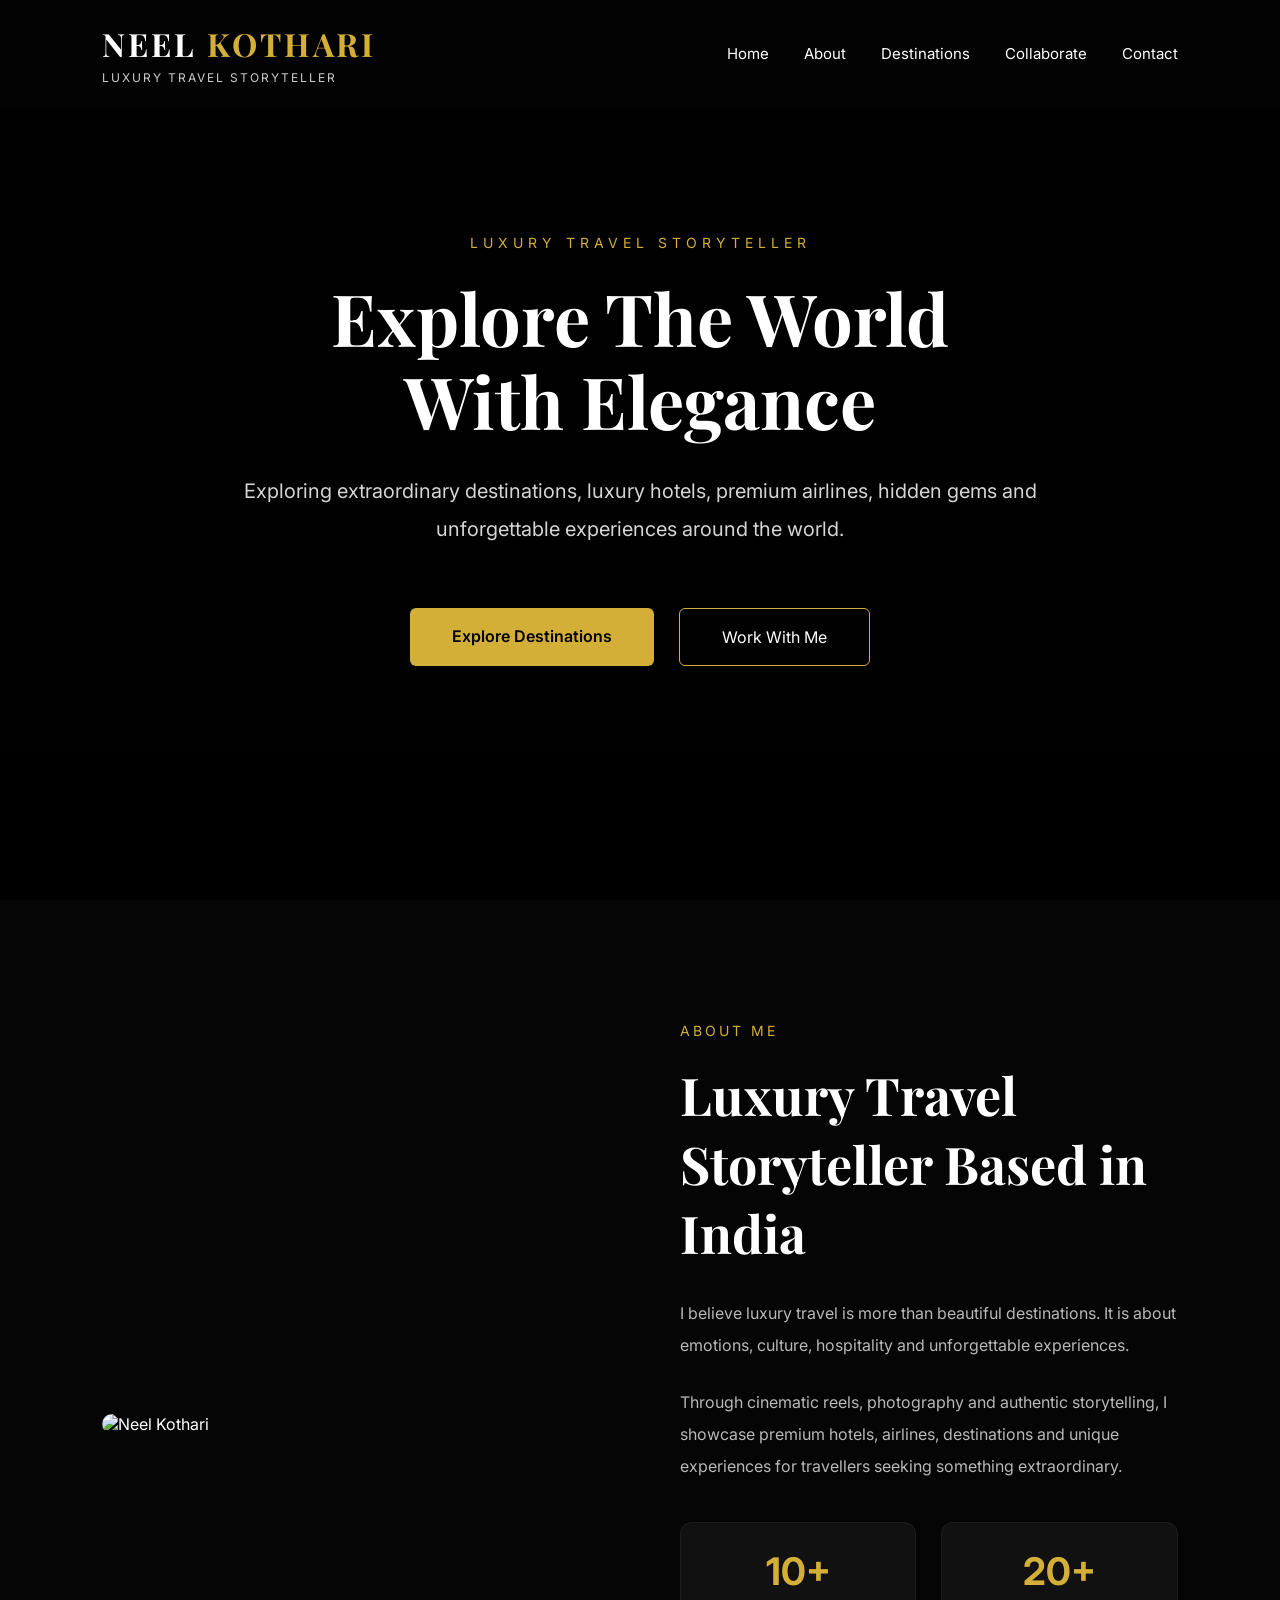
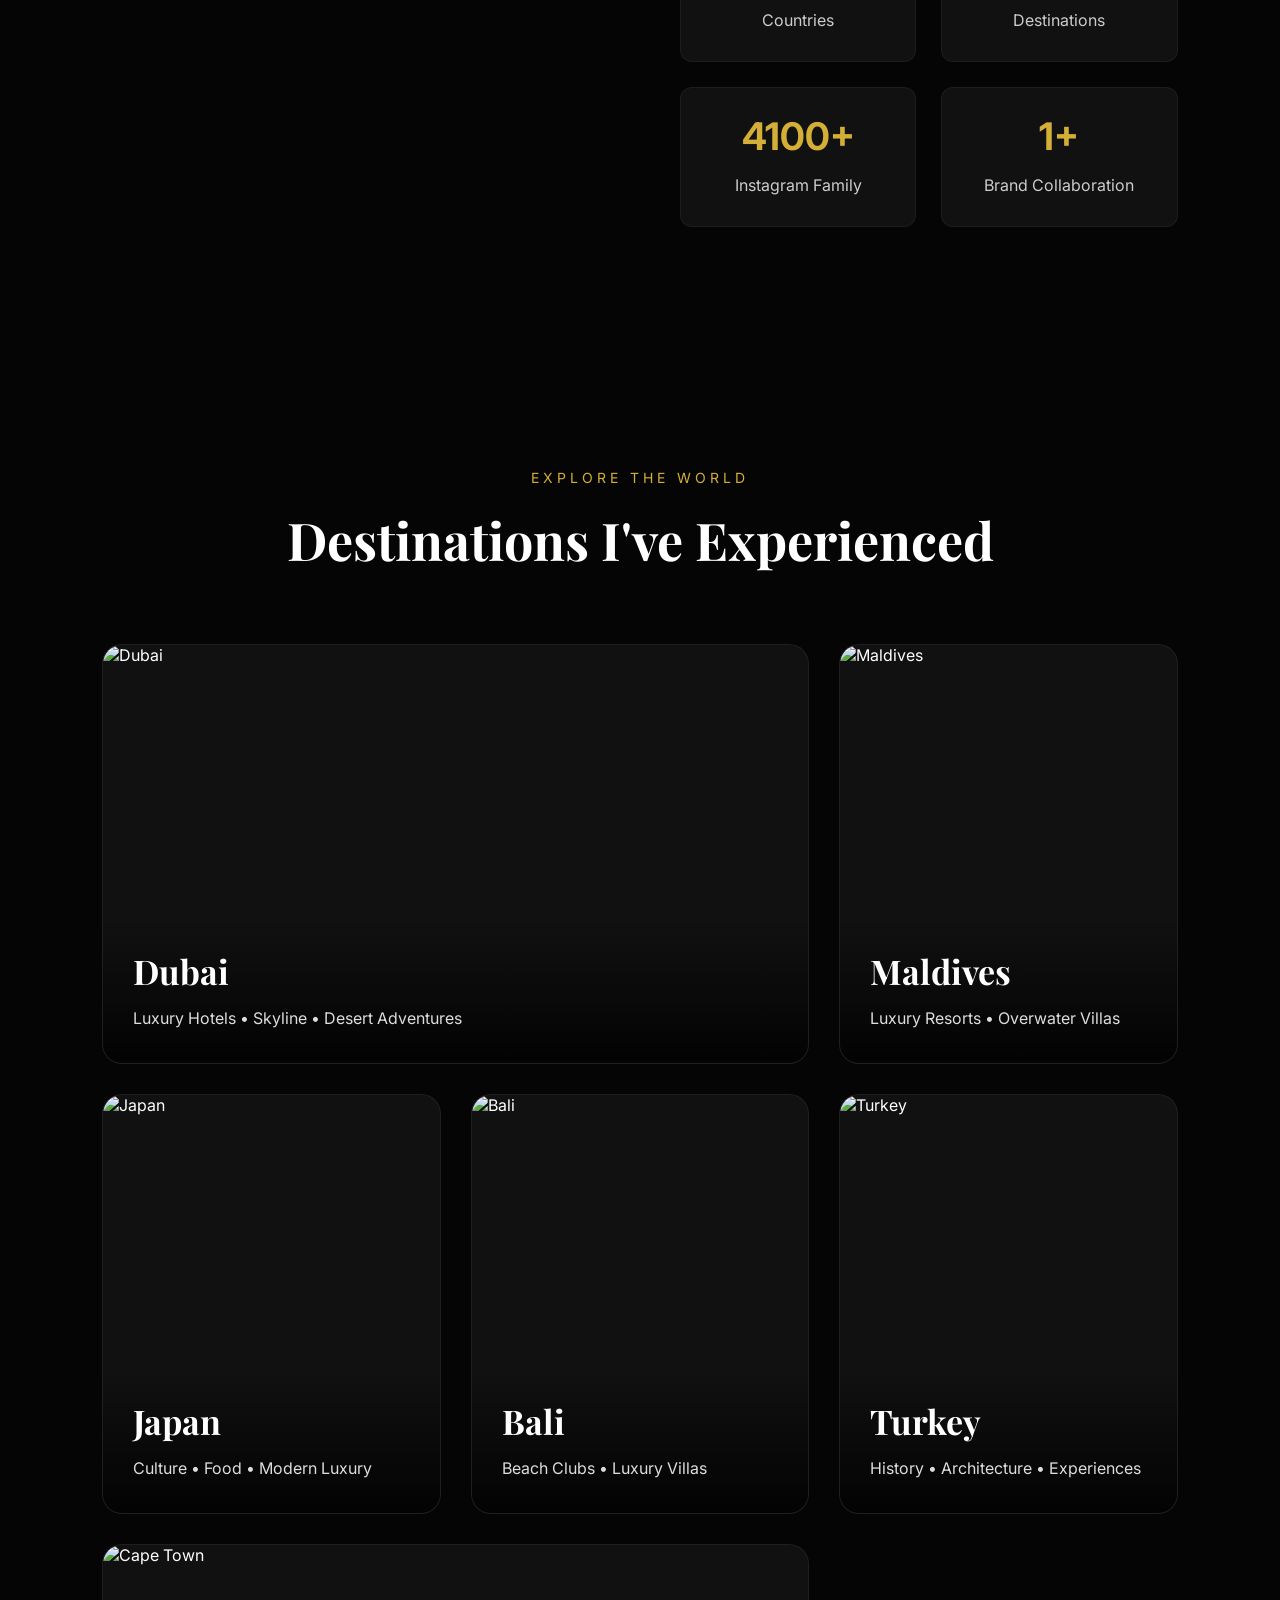
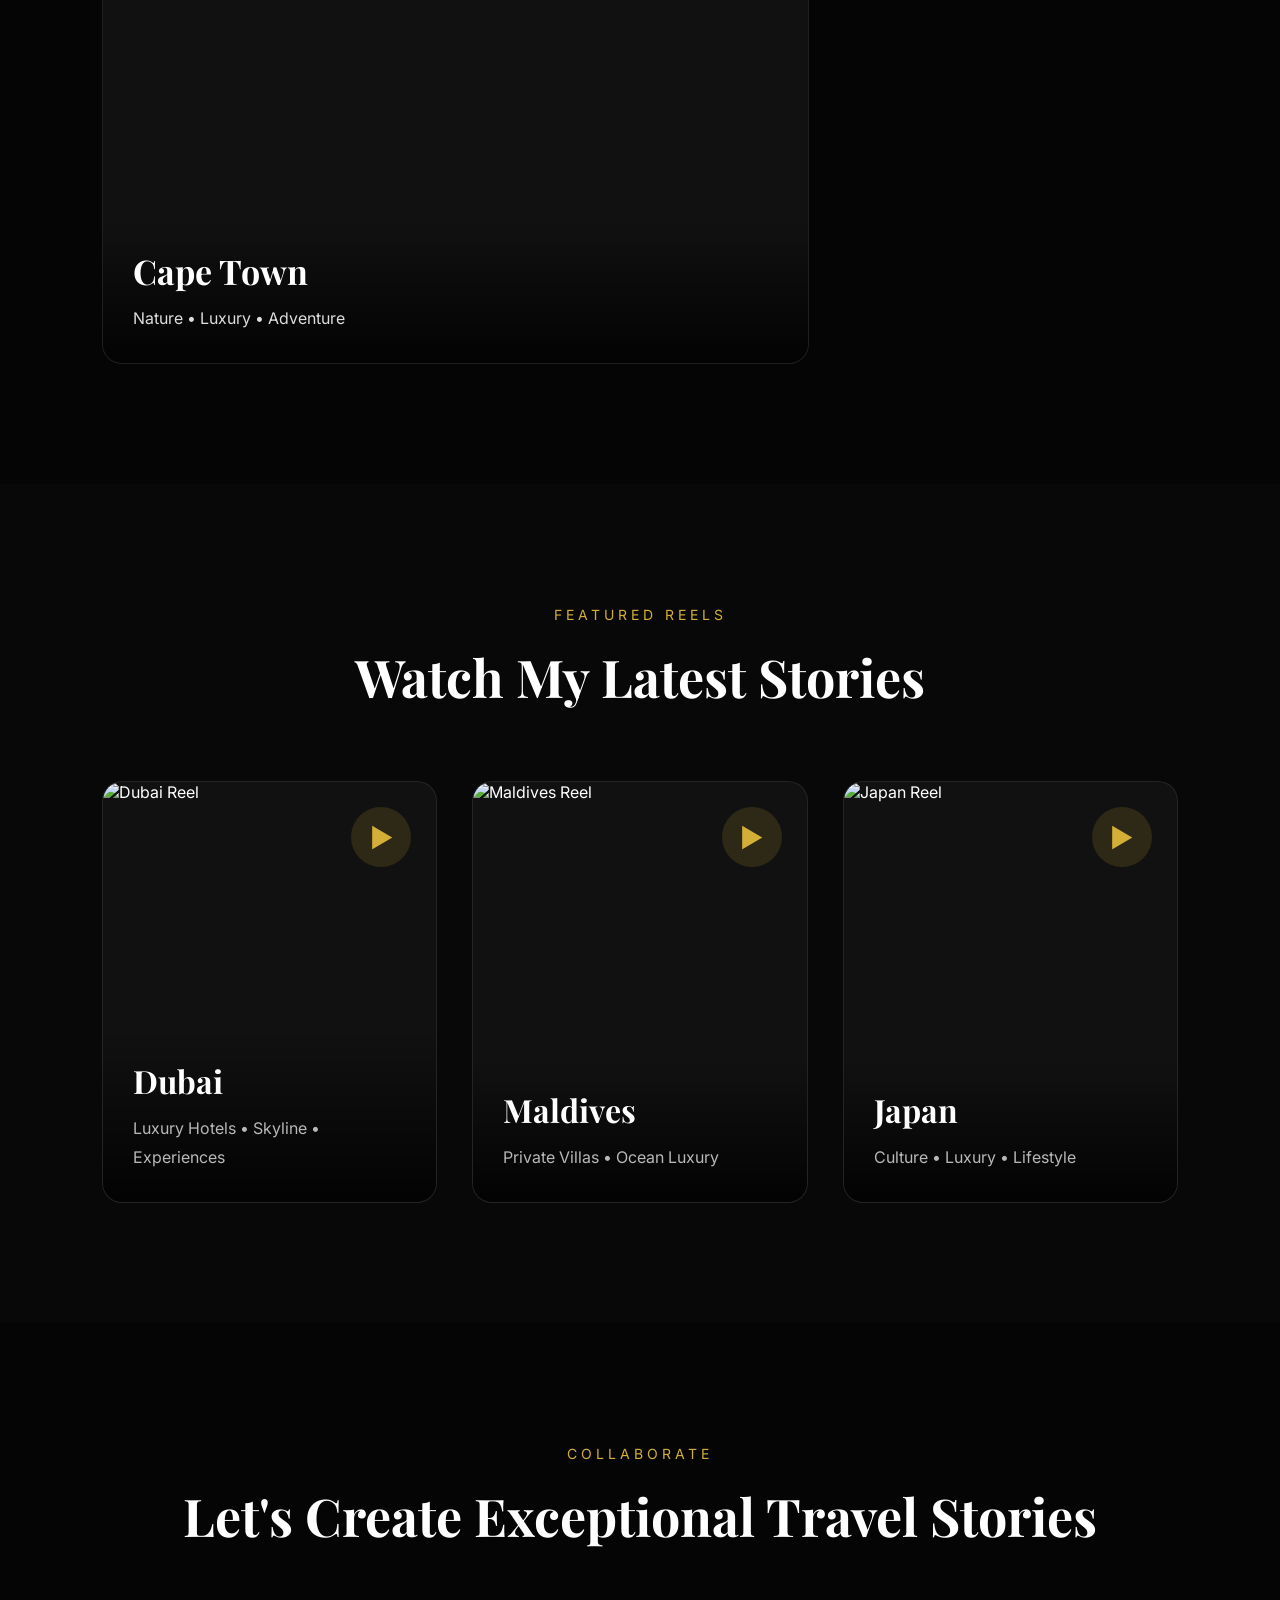
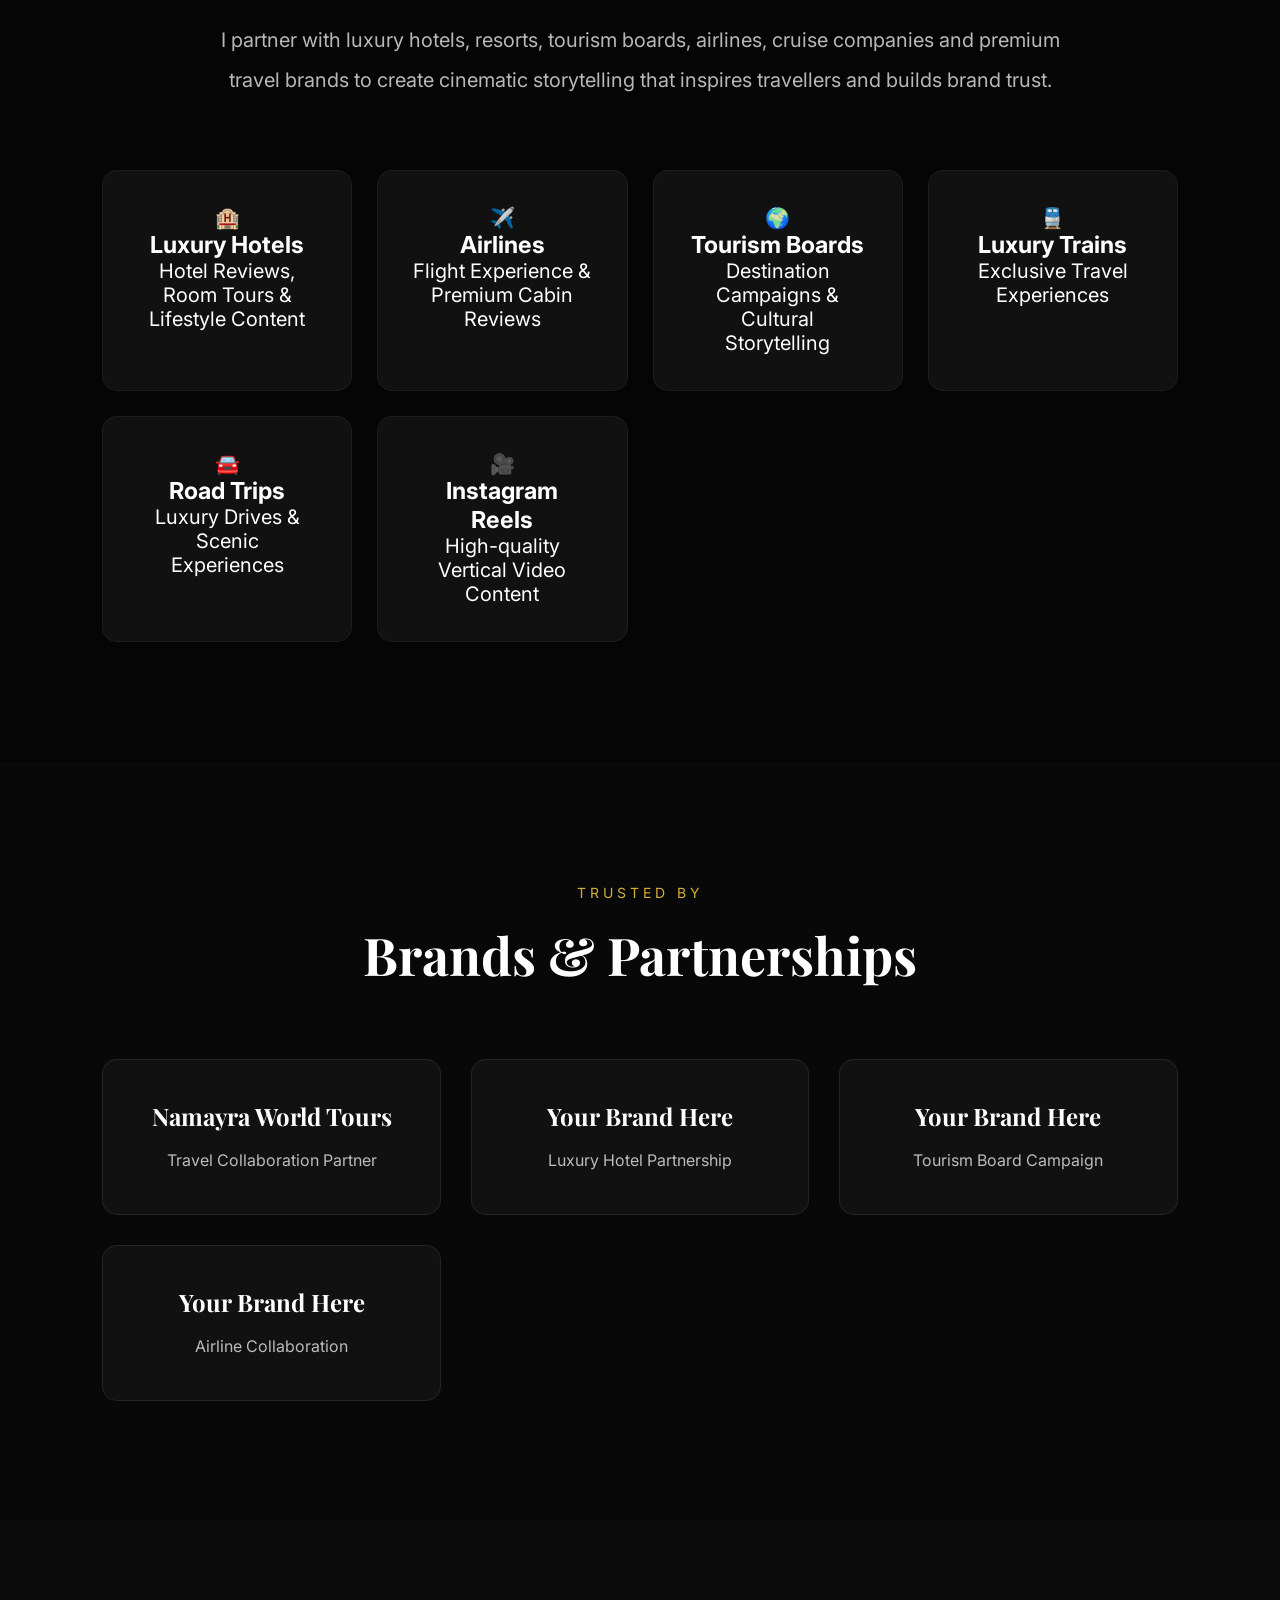
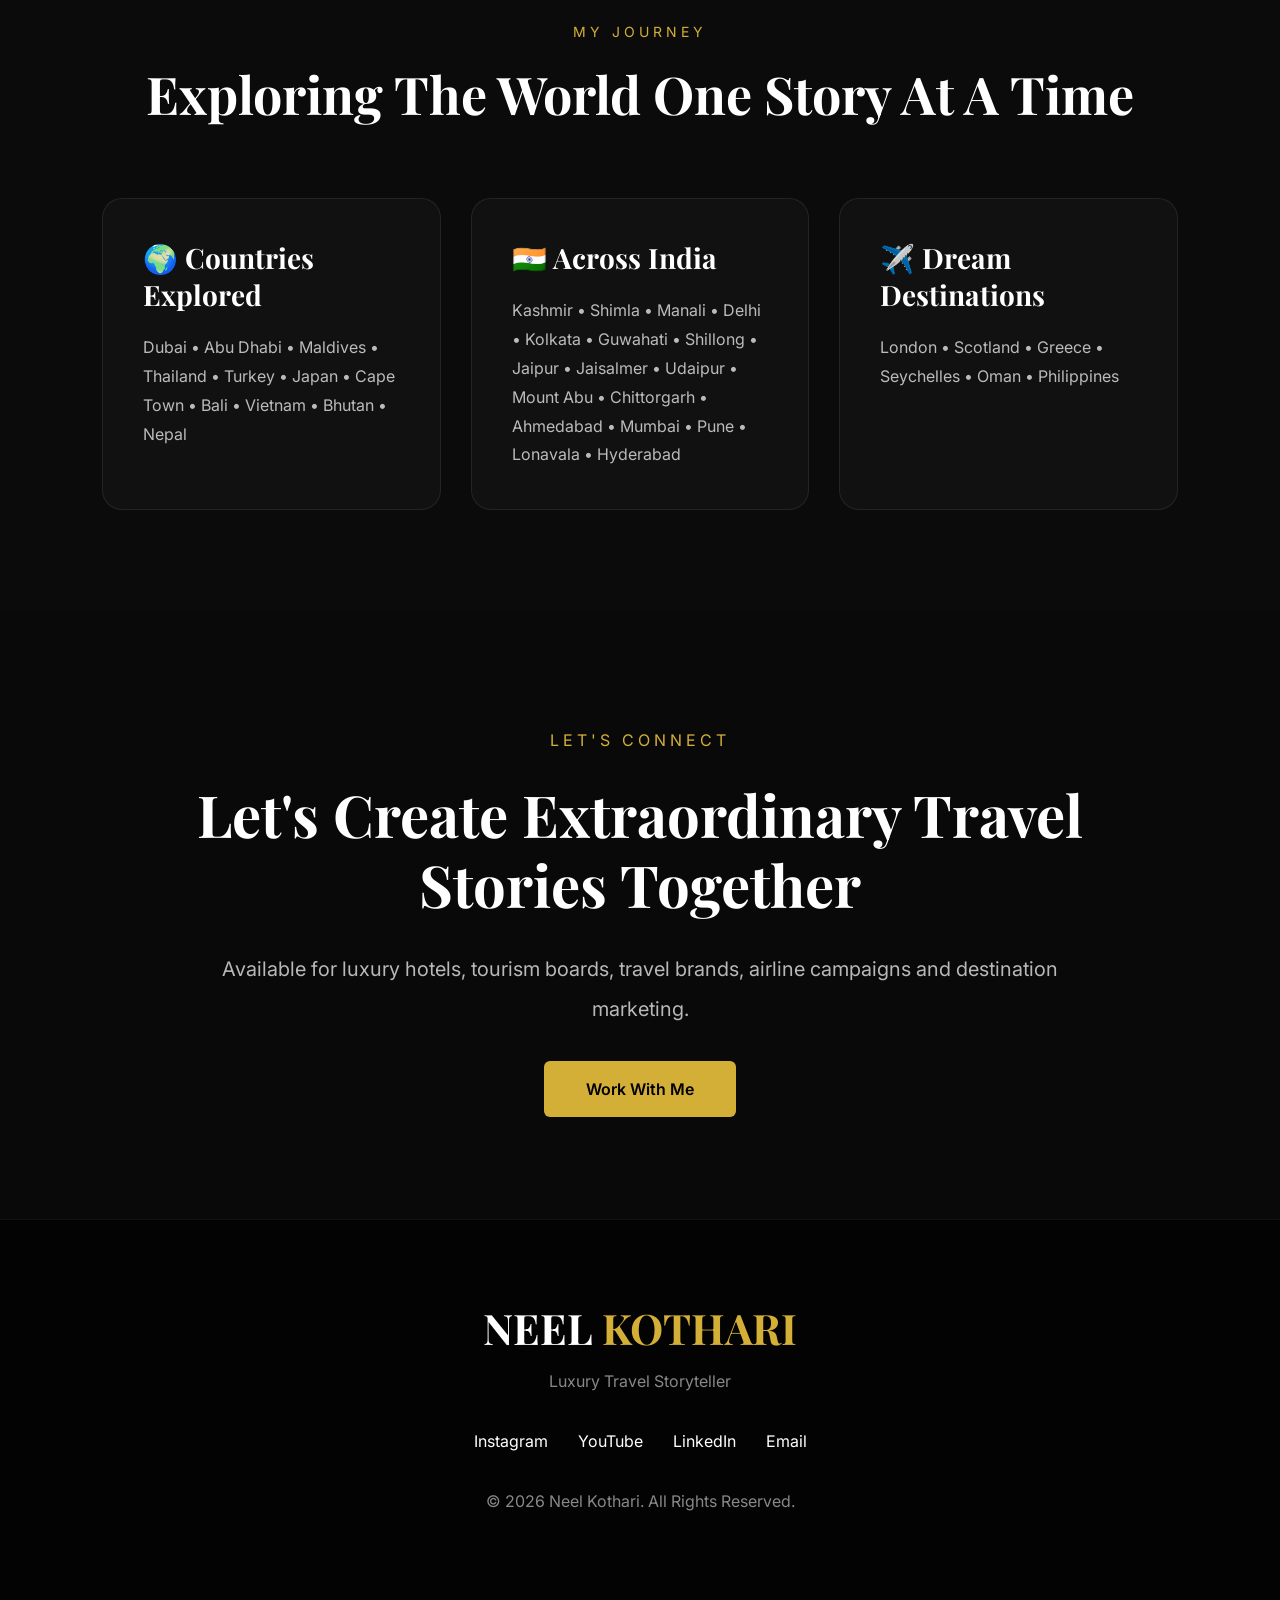
==== index.html @ 019f5db4 "Add files via upload" ====
<!DOCTYPE html>
<html lang="en">

<head>

    <meta charset="UTF-8">
    <meta name="viewport" content="width=device-width, initial-scale=1.0">

    <title>Neel Kothari | Luxury Travel Storyteller</title>

    <meta name="description"
        content="Luxury Travel Storyteller exploring extraordinary destinations, luxury hotels, airlines and unforgettable experiences around the world.">

    <meta name="keywords"
        content="Luxury Travel, Travel Creator, Travel Influencer, Luxury Hotels, Tourism Board, Dubai, Maldives, Japan, Neel Kothari">

    <meta name="author" content="Neel Kothari">

    <!-- Google Fonts -->

    <link rel="preconnect" href="https://fonts.googleapis.com">

    <link rel="preconnect" href="https://fonts.gstatic.com" crossorigin>

    <link href="https://fonts.googleapis.com/css2?family=Playfair+Display:wght@500;600;700&family=Inter:wght@300;400;500;600&display=swap"
        rel="stylesheet">

    <!-- CSS -->

    <link rel="stylesheet" href="style.css">

</head>

<body>

    <!-- ===========================
         HEADER
    ============================ -->

    <header>

        <div class="logo">

            <h1>NEEL <span>KOTHARI</span></h1>

            <p>Luxury Travel Storyteller</p>

        </div>

        <nav>

            <a href="#home">Home</a>

            <a href="about.html">About</a>

            <a href="#destinations">Destinations</a>

            <a href="#collaborate">Collaborate</a>

            <a href="#contact">Contact</a>

        </nav>

    </header>

    <!-- ===========================
         HERO
    ============================ -->

    <section class="hero" id="home">

        <video autoplay muted loop playsinline class="hero-video">

        <source src="assets/videos/hero.mp4" type="video/mp4">

    </video>

    <div class="overlay"></div>

    <div class="hero-content">

        <p class="hero-small">
            Luxury Travel Storyteller
        </p>

        <h2>
            Explore The World<br>
            With Elegance
        </h2>

        <p class="hero-description">

            Exploring extraordinary destinations,
            luxury hotels,
            premium airlines,
            hidden gems
            and unforgettable experiences around the world.

        </p>

        <div class="hero-buttons">

            <a href="#destinations" class="btn-primary">

                Explore Destinations

            </a>

            <a href="#collaborate" class="btn-secondary">

                Work With Me

            </a>

        </div>

    </div>
    </section>

    <!-- ===========================
         ABOUT
    ============================ -->

    <section class="about" id="about">

        <div class="about-left">

            <img src="assets/images/profile/profile.jpg"
                alt="Neel Kothari">

        </div>

        <div class="about-right">

            <span>ABOUT ME</span>

            <h2>

                Luxury Travel Storyteller
                Based in India

            </h2>

            <p>

                I believe luxury travel is more than beautiful destinations.

                It is about emotions, culture, hospitality and unforgettable
                experiences.

            </p>

            <p>

                Through cinematic reels, photography and authentic storytelling,
                I showcase premium hotels, airlines, destinations and unique
                experiences for travellers seeking something extraordinary.

            </p>

            <div class="stats">

                <div>

                    <h3>10+</h3>

                    <p>Countries</p>

                </div>

                <div>

                    <h3>20+</h3>

                    <p>Destinations</p>

                </div>

                <div>

                    <h3>4100+</h3>

                    <p>Instagram Family</p>

                </div>

                <div>

                    <h3>1+</h3>

                    <p>Brand Collaboration</p>

                </div>

            </div>

        </div>

    </section>

    <!-- ===========================
         DESTINATIONS
    ============================ -->

    <section class="destinations" id="destinations">

    <div class="section-title">
        <span>EXPLORE THE WORLD</span>
        <h2>Destinations I've Experienced</h2>
    </div>

    <div class="destination-grid">

        <div class="card large">
            <img src="assets/images/destinations/dubai.jpg" alt="Dubai">
            <div class="card-content">
                <h3>Dubai</h3>
                <p>Luxury Hotels • Skyline • Desert Adventures</p>
            </div>
        </div>

        <div class="card">
            <img src="assets/images/destinations/maldives.jpg" alt="Maldives">
            <div class="card-content">
                <h3>Maldives</h3>
                <p>Luxury Resorts • Overwater Villas</p>
            </div>
        </div>

        <div class="card">
            <img src="assets/images/destinations/japan.jpg" alt="Japan">
            <div class="card-content">
                <h3>Japan</h3>
                <p>Culture • Food • Modern Luxury</p>
            </div>
        </div>

        <div class="card">
            <img src="assets/images/destinations/bali.jpg" alt="Bali">
            <div class="card-content">
                <h3>Bali</h3>
                <p>Beach Clubs • Luxury Villas</p>
            </div>
        </div>

        <div class="card">
            <img src="assets/images/destinations/turkey.jpg" alt="Turkey">
            <div class="card-content">
                <h3>Turkey</h3>
                <p>History • Architecture • Experiences</p>
            </div>
        </div>

        <div class="card large">
            <img src="assets/images/destinations/capetown.jpg" alt="Cape Town">
            <div class="card-content">
                <h3>Cape Town</h3>
                <p>Nature • Luxury • Adventure</p>
            </div>
        </div>

    </div>

</section>

    <!-- ===========================
         FEATURED REELS
    ============================ -->

    <section class="reels" id="reels">

    <div class="section-title">
        <span>FEATURED REELS</span>
        <h2>Watch My Latest Stories</h2>
    </div>

    <div class="reel-grid">

        <a href="https://www.instagram.com/iamneelkothari/" target="_blank" class="reel-card">

            <img src="assets/images/destinations/dubai.jpg" alt="Dubai Reel">

            <div class="card-content">
                <h3>Dubai</h3>
                <p>Luxury Hotels • Skyline • Experiences</p>
            </div>

        </a>

        <a href="https://www.instagram.com/iamneelkothari/" target="_blank" class="reel-card">

            <img src="assets/images/destinations/maldives.jpg" alt="Maldives Reel">

            <div class="card-content">
                <h3>Maldives</h3>
                <p>Private Villas • Ocean Luxury</p>
            </div>

        </a>

        <a href="https://www.instagram.com/iamneelkothari/" target="_blank" class="reel-card">

            <img src="assets/images/destinations/japan.jpg" alt="Japan Reel">

            <div class="card-content">
                <h3>Japan</h3>
                <p>Culture • Luxury • Lifestyle</p>
            </div>

        </a>

    </div>

</section>

    <!-- ===========================
         COLLABORATION
    ============================ -->

    <section class="collaboration" id="collaborate">

    <div class="section-title">

        <span>COLLABORATE</span>

        <h2>Let's Create Exceptional Travel Stories</h2>

    </div>

    <p class="collaboration-text">

        I partner with luxury hotels, resorts, tourism boards, airlines,
        cruise companies and premium travel brands to create cinematic
        storytelling that inspires travellers and builds brand trust.

    </p>

    <div class="services-grid">

        <div class="service">
            🏨
            <h3>Luxury Hotels</h3>
            <p>Hotel Reviews, Room Tours & Lifestyle Content</p>
        </div>

        <div class="service">
            ✈️
            <h3>Airlines</h3>
            <p>Flight Experience & Premium Cabin Reviews</p>
        </div>

        <div class="service">
            🌍
            <h3>Tourism Boards</h3>
            <p>Destination Campaigns & Cultural Storytelling</p>
        </div>

        <div class="service">
            🚆
            <h3>Luxury Trains</h3>
            <p>Exclusive Travel Experiences</p>
        </div>

        <div class="service">
            🚘
            <h3>Road Trips</h3>
            <p>Luxury Drives & Scenic Experiences</p>
        </div>

        <div class="service">
            🎥
            <h3>Instagram Reels</h3>
            <p>High-quality Vertical Video Content</p>
        </div>

    </div>

</section><section class="brands">

    <div class="section-title">

        <span>TRUSTED BY</span>

        <h2>Brands & Partnerships</h2>

    </div>

    <div class="brand-grid">

        <div class="brand-card">

            <h3>Namayra World Tours</h3>

            <p>Travel Collaboration Partner</p>

        </div>

        <div class="brand-card">

            <h3>Your Brand Here</h3>

            <p>Luxury Hotel Partnership</p>

        </div>

        <div class="brand-card">

            <h3>Your Brand Here</h3>

            <p>Tourism Board Campaign</p>

        </div>

        <div class="brand-card">

            <h3>Your Brand Here</h3>

            <p>Airline Collaboration</p>

        </div>

    </div>

</section><!-- ===========================
     JOURNEY
=========================== -->

<section class="journey">

    <div class="section-title">

        <span>MY JOURNEY</span>

        <h2>Exploring The World One Story At A Time</h2>

    </div>

    <div class="journey-container">

        <div class="journey-box">

            <h3>🌍 Countries Explored</h3>

            <p>
                Dubai • Abu Dhabi • Maldives • Thailand • Turkey • Japan •
                Cape Town • Bali • Vietnam • Bhutan • Nepal
            </p>

        </div>

        <div class="journey-box">

            <h3>🇮🇳 Across India</h3>

            <p>
                Kashmir • Shimla • Manali • Delhi • Kolkata • Guwahati •
                Shillong • Jaipur • Jaisalmer • Udaipur • Mount Abu •
                Chittorgarh • Ahmedabad • Mumbai • Pune • Lonavala • Hyderabad
            </p>

        </div>

        <div class="journey-box">

            <h3>✈️ Dream Destinations</h3>

            <p>
                London • Scotland • Greece • Seychelles • Oman • Philippines
            </p>

        </div>

    </div>

</section>

    <!-- ===========================
         CONTACT
    ============================ -->

    <section class="contact" id="contact">

        <span>LET'S CONNECT</span>

        <h2>

            Let's Create Extraordinary
            Travel Stories Together

        </h2>

        <p>

            Available for luxury hotels,
            tourism boards,
            travel brands,
            airline campaigns
            and destination marketing.

        </p>

        <a href="mailto:neelkothari6335@gmail.com" class="btn-primary">

            Work With Me

        </a>

    </section>

    <!-- ===========================
         FOOTER
    ============================ -->

    <footer>

        <h2>NEEL <span>KOTHARI</span></h2>

        <p>

            Luxury Travel Storyteller

        </p>

        <div class="footer-links">

            <a href="https://instagram.com/iamneelkothari" target="_blank">
    Instagram
</a>

            <a href="#">YouTube</a>

            <a href="#">LinkedIn</a>

            <a href="#">Email</a>

        </div>

        <p class="copyright">

            © 2026 Neel Kothari.
            All Rights Reserved.

        </p>

    </footer>

    <script src="script.js"></script>

</body>

</html>
---- style.css ----
/* ==========================================
   NEEL KOTHARI
   Luxury Travel Website
   ========================================== */

*{
    margin:0;
    padding:0;
    box-sizing:border-box;
}

html{
    scroll-behavior:smooth;
}

body{

    background:#050505;

    color:#ffffff;

    font-family:'Inter',sans-serif;

    overflow-x:hidden;

}

/* ==========================
   VARIABLES
========================== */

:root{

--gold:#D4AF37;

--white:#ffffff;

--gray:#b8b8b8;

--dark:#050505;

--card:#111111;

}

/* ==========================
HEADER
========================== */

header{

position:fixed;

top:0;

left:0;

width:100%;

padding:22px 8%;

display:flex;

justify-content:space-between;

align-items:center;

background:rgba(5,5,5,.65);

backdrop-filter:blur(12px);

z-index:999;

}

.logo h1{

font-family:'Playfair Display',serif;

font-size:32px;

letter-spacing:3px;

}

.logo span{

color:var(--gold);

}

.logo p{

font-size:12px;

color:#cccccc;

letter-spacing:2px;

margin-top:5px;

text-transform:uppercase;

}

nav{

display:flex;

gap:35px;

}

nav a{

text-decoration:none;

color:white;

font-size:15px;

transition:.3s;

position:relative;

}

nav a:hover{

color:var(--gold);

}

nav a::after{

content:"";

position:absolute;

left:0;

bottom:-8px;

width:0;

height:2px;

background:var(--gold);

transition:.3s;

}

nav a:hover::after{

width:100%;

}

/* ==========================
HERO
========================== */

.hero{

height:100vh;

display:flex;

justify-content:center;

align-items:center;

text-align:center;

padding:0 10%;

background:

linear-gradient(rgba(0,0,0,.55),rgba(0,0,0,.65)),

url("assets/images/destinations/dubai.jpg");

background-size:cover;

background-position:center;

position:relative;

}

.hero-content{

max-width:950px;

z-index:2;

}

.hero-small{

letter-spacing:5px;

text-transform:uppercase;

color:var(--gold);

font-size:14px;

margin-bottom:25px;

}

.hero h2{

font-family:'Playfair Display',serif;

font-size:72px;

line-height:1.15;

margin-bottom:30px;

}

.hero-description{

font-size:20px;

color:#d5d5d5;

line-height:1.9;

max-width:850px;

margin:auto;

}

.hero-buttons{

margin-top:60px;

display:flex;

justify-content:center;

gap:25px;

flex-wrap:wrap;

}

.btn-primary{

background:var(--gold);

padding:18px 42px;

color:black;

text-decoration:none;

font-weight:600;

border-radius:6px;

transition:.35s;

}

.btn-primary:hover{

transform:translateY(-6px);

}

.btn-secondary{

border:1px solid var(--gold);

padding:18px 42px;

text-decoration:none;

color:white;

border-radius:6px;

transition:.35s;

}

.btn-secondary:hover{

background:var(--gold);

color:black;

}

/* ==========================
COMMON SECTION
========================== */

section{

padding:120px 8%;

}

.section-title{

text-align:center;

margin-bottom:70px;

}

.section-title span{

color:var(--gold);

letter-spacing:4px;

font-size:14px;

text-transform:uppercase;

}

.section-title h2{

font-family:'Playfair Display',serif;

font-size:52px;

margin-top:18px;

}

/* ==========================
ABOUT
========================== */

.about{

display:grid;

grid-template-columns:1fr 1fr;

gap:80px;

align-items:center;

}

.about-left img{

width:100%;

border-radius:20px;

display:block;

}

.about-right span{

color:var(--gold);

letter-spacing:3px;

font-size:14px;

}

.about-right h2{

font-family:'Playfair Display',serif;

font-size:52px;

margin:20px 0 30px;

}

.about-right p{

color:var(--gray);

line-height:2;

margin-bottom:25px;

}

.stats{

display:grid;

grid-template-columns:repeat(2,1fr);

gap:25px;

margin-top:40px;

}

.stats div{

background:#111;

padding:25px;

border-radius:12px;

border:1px solid rgba(255,255,255,.05);

text-align:center;

transition:.3s;

}

.stats div:hover{

transform:translateY(-8px);

border-color:var(--gold);

}

.stats h3{

font-size:38px;

color:var(--gold);

margin-bottom:10px;

}

.stats p{

margin:0;

color:#ccc;

}/* ==========================================
   DESTINATIONS
========================================== */

.destination-grid{

display:grid;

grid-template-columns:repeat(auto-fit,minmax(320px,1fr));

gap:35px;

}

.card{

background:#111;

border-radius:20px;

overflow:hidden;

transition:.4s;

border:1px solid rgba(255,255,255,.06);

}

.card:hover{

transform:translateY(-12px);

border-color:var(--gold);

box-shadow:0 20px 60px rgba(212,175,55,.15);

}

.card img{

width:100%;

height:420px;

object-fit:cover;

display:block;

transition:.5s;

}

.card:hover img{

transform:scale(1.08);

}

.card-content{

padding:30px;

}

.card-content h3{

font-family:'Playfair Display',serif;

font-size:30px;

margin-bottom:10px;

}

.card-content p{

color:var(--gray);

line-height:1.8;

}

/* ==========================================
   REELS
========================================== */

.reels{

background:#080808;

}

.reel-grid{

display:grid;

grid-template-columns:repeat(auto-fit,minmax(260px,1fr));

gap:35px;

}

.reel-card{

background:#111;

border-radius:20px;

overflow:hidden;

text-decoration:none;

color:white;

transition:.4s;

display:block;

border:1px solid rgba(255,255,255,.08);

}

.reel-card img{

width:100%;

height:420px;

object-fit:cover;

transition:.5s;

}

.reel-card:hover img{

transform:scale(1.08);

}

.reel-card:hover{

transform:translateY(-10px);

border-color:#D4AF37;

box-shadow:0 20px 50px rgba(212,175,55,.18);

}

.reel-card::before{

content:"▶";

position:absolute;

top:25px;

right:25px;

width:60px;

height:60px;

border-radius:50%;

background:rgba(212,175,55,.15);

display:flex;

justify-content:center;

align-items:center;

font-size:26px;

color:var(--gold);

}

.reel-card:hover{

transform:translateY(-10px);

border-color:var(--gold);

}

.reel-card h3{

font-size:32px;

font-family:'Playfair Display',serif;

margin-bottom:12px;

}

.reel-card p{

color:var(--gray);

}

/* ==========================================
   COLLABORATION
========================================== */

.collaboration{

text-align:center;

}

.collaboration-text{

max-width:850px;

margin:30px auto 70px;

color:var(--gray);

font-size:20px;

line-height:2;

}

.services-grid{

display:grid;

grid-template-columns:repeat(auto-fit,minmax(240px,1fr));

gap:25px;

}

.service{

background:#111;

padding:35px;

border-radius:15px;

font-size:20px;

border:1px solid rgba(255,255,255,.05);

transition:.35s;

}

.service:hover{

background:var(--gold);

color:black;

transform:translateY(-8px);

}

/* ==========================================
   CONTACT
========================================== */

.contact{

text-align:center;

background:#090909;

}

.contact span{

color:var(--gold);

letter-spacing:4px;

}

.contact h2{

font-family:'Playfair Display',serif;

font-size:58px;

max-width:900px;

margin:30px auto;

line-height:1.2;

}

.contact p{

max-width:850px;

margin:auto;

color:var(--gray);

font-size:20px;

line-height:2;

margin-bottom:50px;

}

/* ==========================================
   FOOTER
========================================== */

footer{

background:#030303;

padding:80px 8%;

text-align:center;

border-top:1px solid rgba(255,255,255,.06);

}

footer h2{

font-family:'Playfair Display',serif;

font-size:42px;

margin-bottom:10px;

}

footer span{

color:var(--gold);

}

footer p{

color:#888;

margin:15px 0;

}

.footer-links{

display:flex;

justify-content:center;

gap:30px;

flex-wrap:wrap;

margin:40px 0;

}

.footer-links a{

text-decoration:none;

color:white;

transition:.3s;

}

.footer-links a:hover{

color:var(--gold);

}

/* ==========================================
   SIMPLE ANIMATIONS
========================================== */

.card,
.reel-card,
.service,
.stats div{

transition:all .35s ease;

}

img{

max-width:100%;

display:block;

}/* ==========================================
   RESPONSIVE DESIGN
========================================== */

@media (max-width:1200px){

.hero h2{

font-size:58px;

}

.about{

grid-template-columns:1fr;

}

.about-left{

text-align:center;

}

.about-left img{

max-width:500px;

margin:auto;

}

}

@media (max-width:992px){

header{

padding:20px 6%;

flex-direction:column;

gap:20px;

}

nav{

flex-wrap:wrap;

justify-content:center;

gap:18px;

}

.hero{

padding:0 6%;

}

.hero h2{

font-size:48px;

}

.section-title h2{

font-size:42px;

}

.contact h2{

font-size:44px;

}

}

@media (max-width:768px){

.hero{

height:90vh;

}

.hero h2{

font-size:38px;

}

.hero-description{

font-size:17px;

}

.hero-buttons{

flex-direction:column;

align-items:center;

}

.btn-primary,
.btn-secondary{

width:260px;

text-align:center;

}

.stats{

grid-template-columns:1fr;

}

.card img{

height:320px;

}

.reel-card{

height:420px;

}

.contact h2{

font-size:36px;

}

footer h2{

font-size:32px;

}

}

@media (max-width:480px){

.logo h1{

font-size:24px;

}

.logo p{

font-size:10px;

}

nav{

gap:12px;

}

nav a{

font-size:14px;

}

.hero h2{

font-size:30px;

}

.hero-description{

font-size:16px;

line-height:1.7;

}

.section-title h2{

font-size:34px;

}

.about-right h2{

font-size:34px;

}

.contact h2{

font-size:30px;

}

section{

padding:80px 5%;

}

}

/* ==========================================
SCROLL BAR
========================================== */

::-webkit-scrollbar{

width:10px;

}

::-webkit-scrollbar-track{

background:#050505;

}

::-webkit-scrollbar-thumb{

background:#D4AF37;

border-radius:20px;

}

/* ==========================================
SELECTION
========================================== */

::selection{

background:#D4AF37;

color:black;

}

/* ==========================================
IMAGE EFFECT
========================================== */

img{

transition:.6s ease;

}

img:hover{

filter:brightness(105%);

}

/* ==========================================
BUTTON EFFECT
========================================== */

.btn-primary,
.btn-secondary{

transition:.35s ease;

}

.btn-primary:hover{

box-shadow:0 15px 40px rgba(212,175,55,.35);

}

.btn-secondary:hover{

box-shadow:0 15px 40px rgba(212,175,55,.25);

}

/* ==========================================
FADE IN
========================================== */

.fade{

opacity:0;

transform:translateY(50px);

transition:1s;

}

.fade.show{

opacity:1;

transform:translateY(0);

}.hero{

position:relative;

overflow:hidden;

}

.hero-video{

position:absolute;

top:0;

left:0;

width:100%;

height:100%;

object-fit:cover;

z-index:-2;

}

.overlay{

position:absolute;

top:0;

left:0;

width:100%;

height:100%;

background:linear-gradient(rgba(0,0,0,.45),rgba(0,0,0,.75));

z-index:-1;

}/* ===========================
BRANDS
=========================== */

.brands{

background:#080808;

}

.brand-grid{

display:grid;

grid-template-columns:repeat(auto-fit,minmax(250px,1fr));

gap:30px;

margin-top:60px;

}

.brand-card{

background:#111;

padding:40px;

border-radius:15px;

text-align:center;

border:1px solid rgba(255,255,255,.08);

transition:.35s;

}

.brand-card:hover{

transform:translateY(-10px);

border-color:#D4AF37;

box-shadow:0 20px 40px rgba(212,175,55,.15);

}

.brand-card h3{

font-size:24px;

margin-bottom:15px;

font-family:'Playfair Display',serif;

}

.brand-card p{

color:#bbbbbb;

line-height:1.7;

}/* ===========================
DESTINATION GALLERY
=========================== */

.destination-grid{

display:grid;

grid-template-columns:repeat(auto-fit,minmax(320px,1fr));

gap:30px;

margin-top:60px;

}

.card{

position:relative;

overflow:hidden;

border-radius:20px;

height:420px;

cursor:pointer;

}

.card.large{

grid-column:span 2;

}

.card img{

width:100%;

height:100%;

object-fit:cover;

transition:.6s;

}

.card:hover img{

transform:scale(1.08);

}

.card-content{

position:absolute;

bottom:0;

left:0;

width:100%;

padding:30px;

background:linear-gradient(to top,rgba(0,0,0,.85),transparent);

}

.card h3{

font-size:34px;

font-family:'Playfair Display',serif;

margin-bottom:10px;

}

.card p{

color:#ddd;

}

@media(max-width:768px){

.card.large{

grid-column:span 1;

}

}/* ===========================
JOURNEY
=========================== */

.journey{

padding:100px 8%;

background:#0b0b0b;

}

.journey-container{

display:grid;

grid-template-columns:repeat(auto-fit,minmax(320px,1fr));

gap:30px;

margin-top:60px;

}

.journey-box{

background:#111;

padding:40px;

border-radius:20px;

border:1px solid rgba(255,255,255,.08);

transition:.4s;

}

.journey-box:hover{

transform:translateY(-10px);

border-color:#D4AF37;

box-shadow:0 15px 40px rgba(212,175,55,.15);

}

.journey-box h3{

margin-bottom:20px;

font-size:28px;

font-family:'Playfair Display',serif;

}

.journey-box p{

color:#bbbbbb;

line-height:1.8;

}/* ABOUT PAGE */

.about-page{

display:grid;

grid-template-columns:1fr 1fr;

gap:60px;

padding:120px 8%;

align-items:center;

}

.about-image img{

width:100%;

border-radius:20px;

}

.about-content h2{

font-size:52px;

margin:20px 0;

font-family:'Playfair Display',serif;

}

.about-content p{

color:#bbbbbb;

line-height:1.9;

margin-bottom:20px;

}

@media(max-width:900px){

.about-page{

grid-template-columns:1fr;

}

}
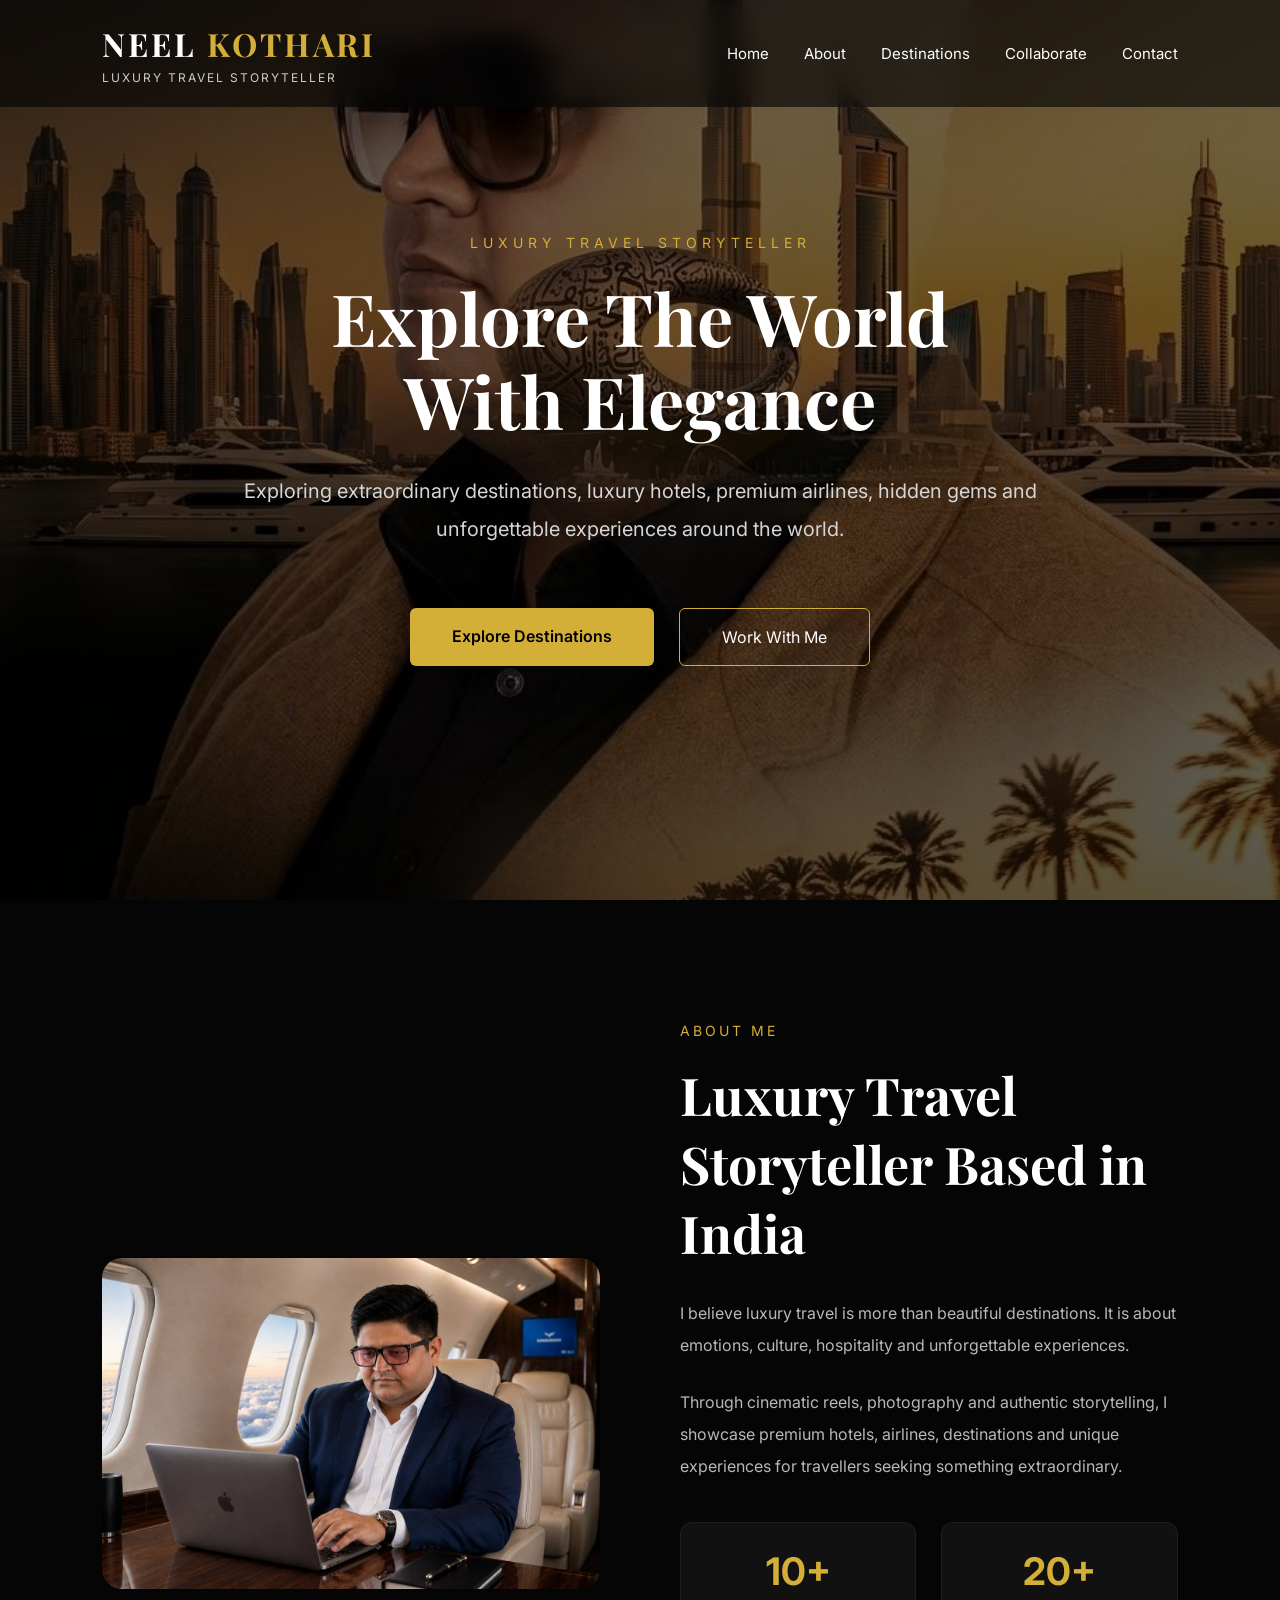
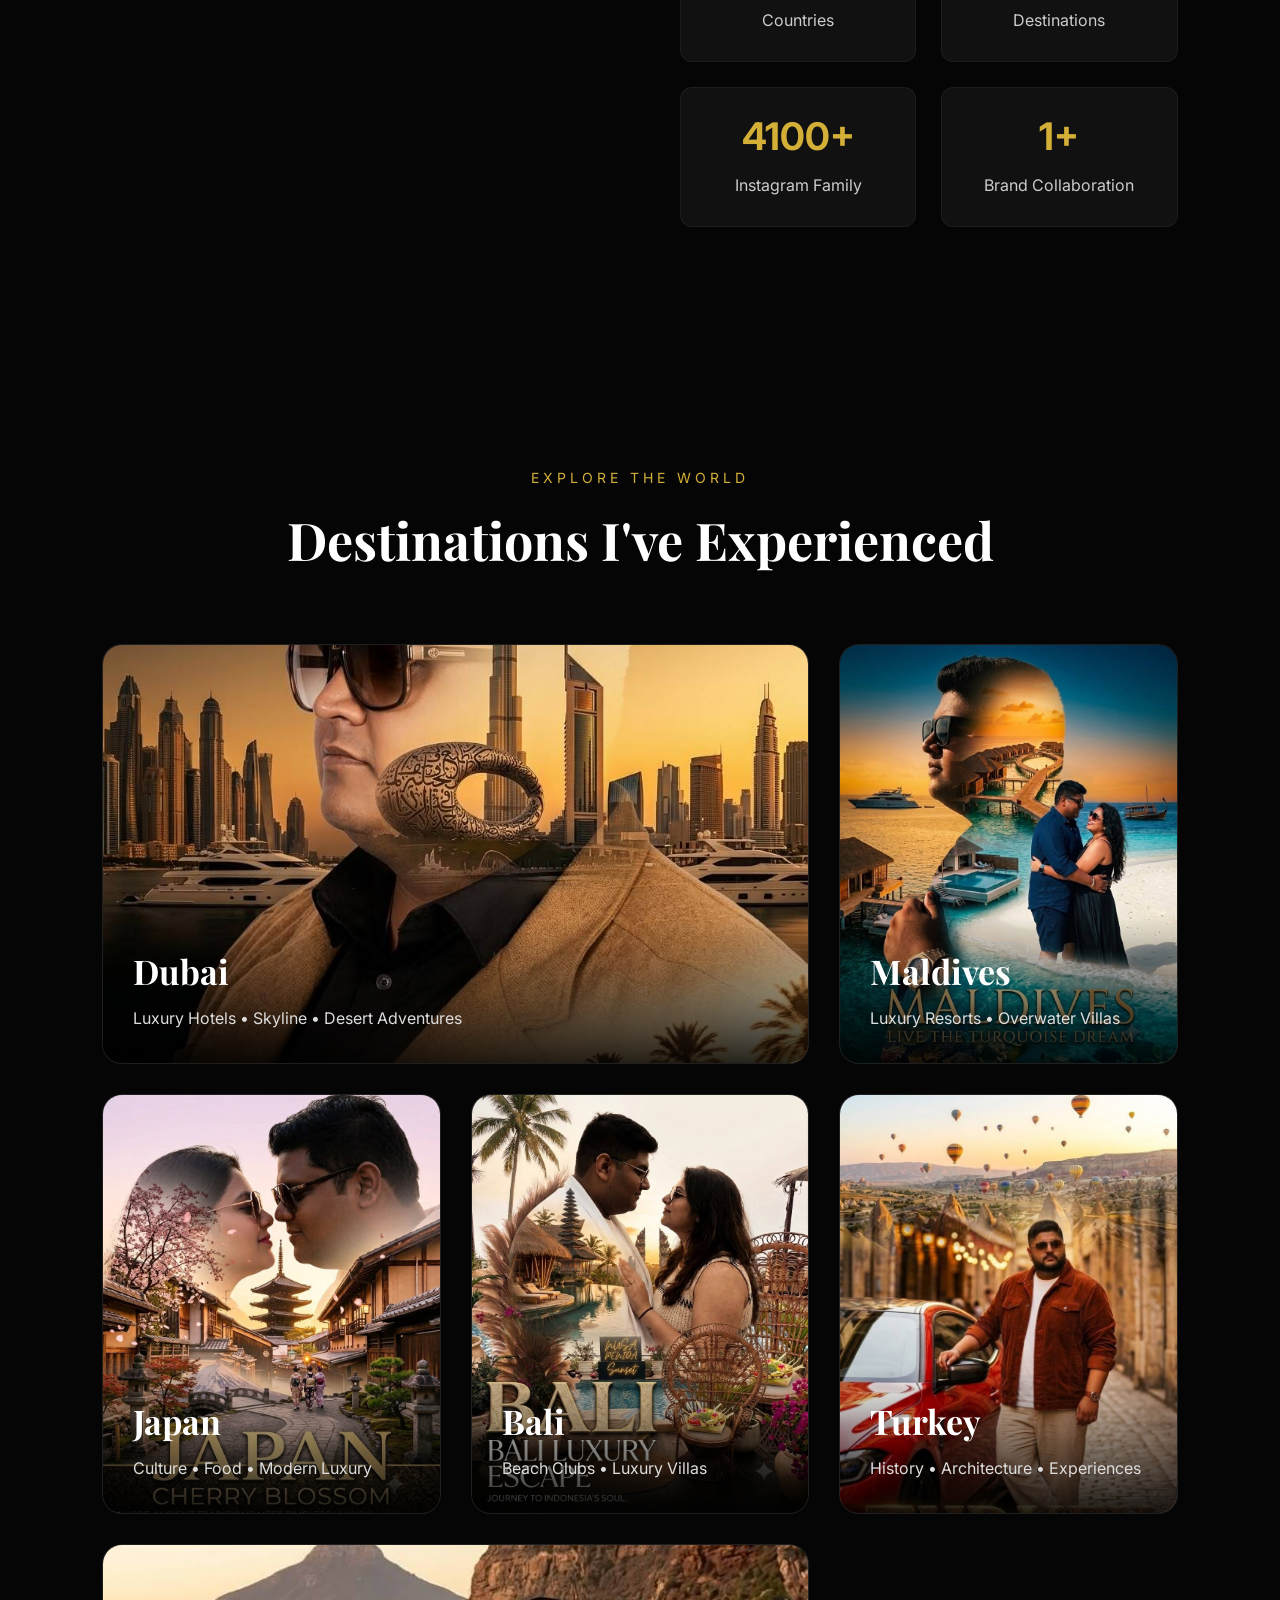
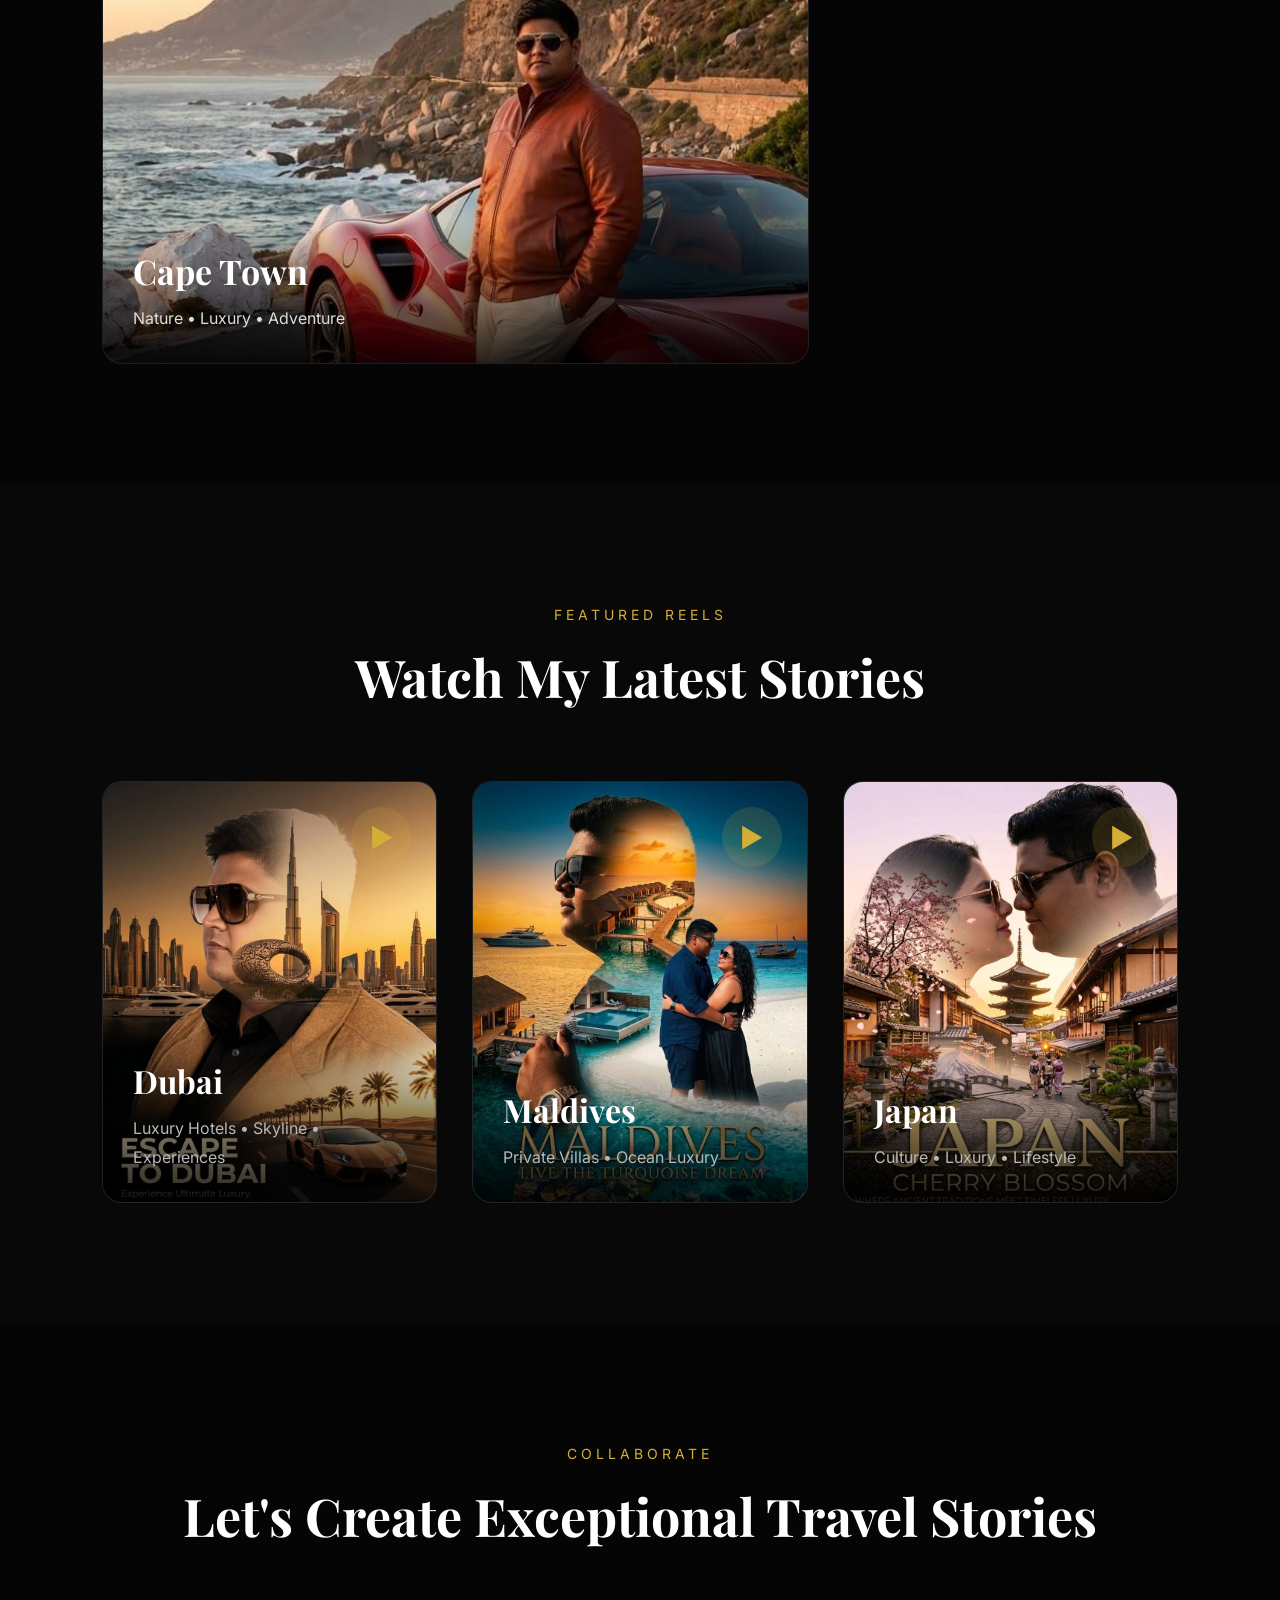
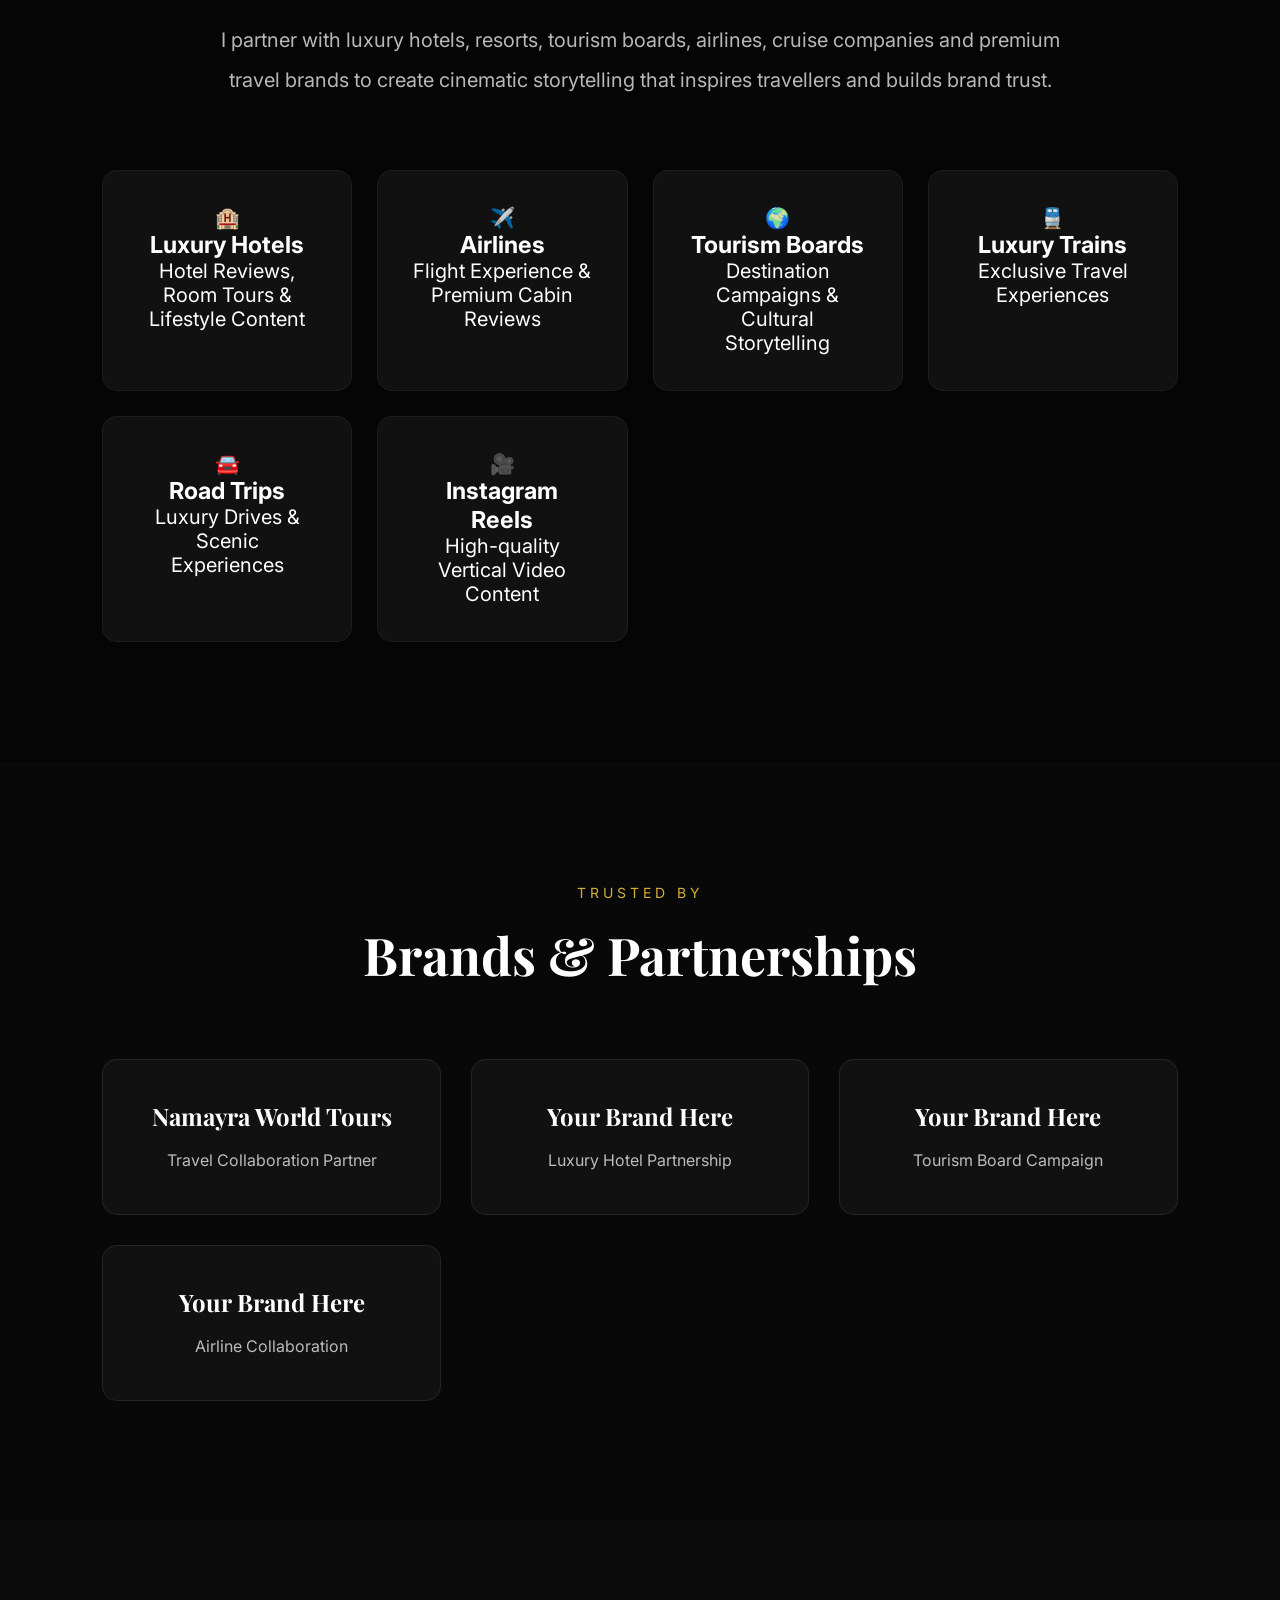
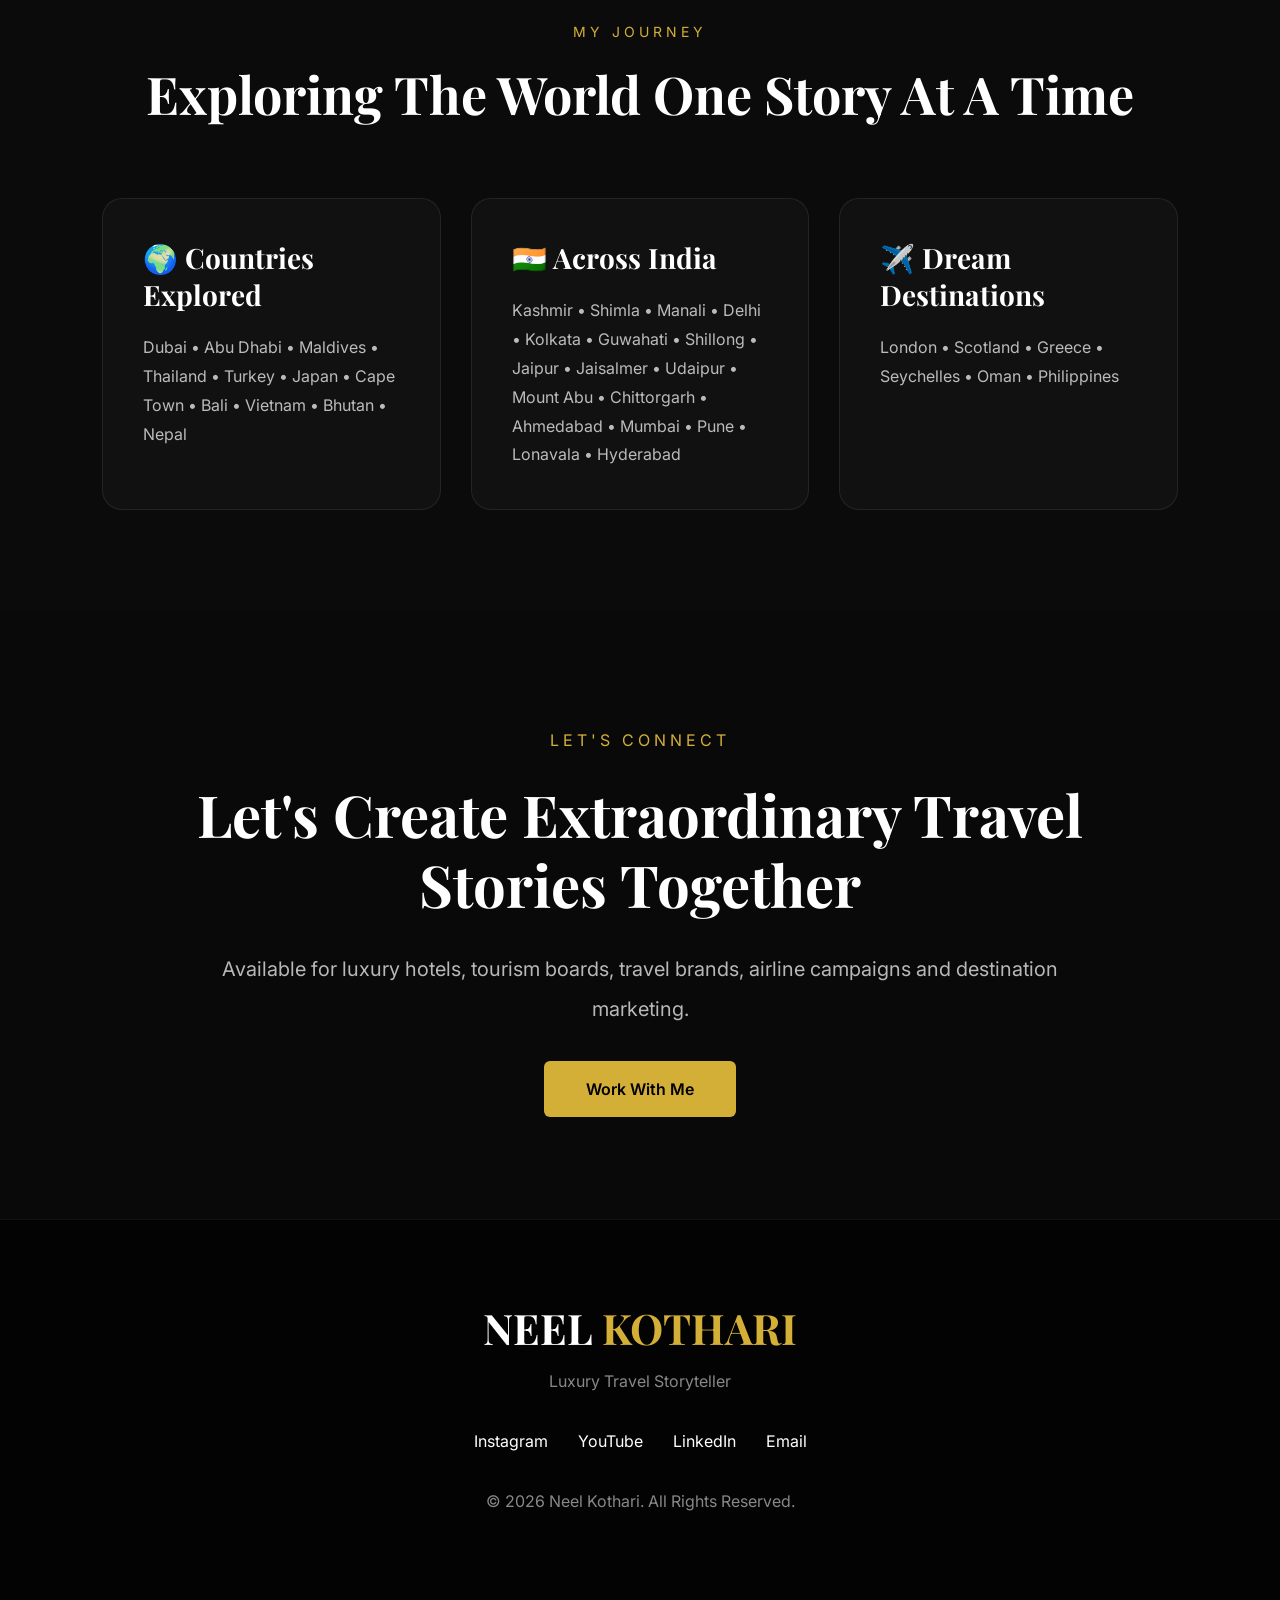
==== commit 3aa6cefe: "Update index.html" ====
--- a/index.html
+++ b/index.html
@@ -548,4 +548,4 @@
 
 </body>
 
-</html>+</html>
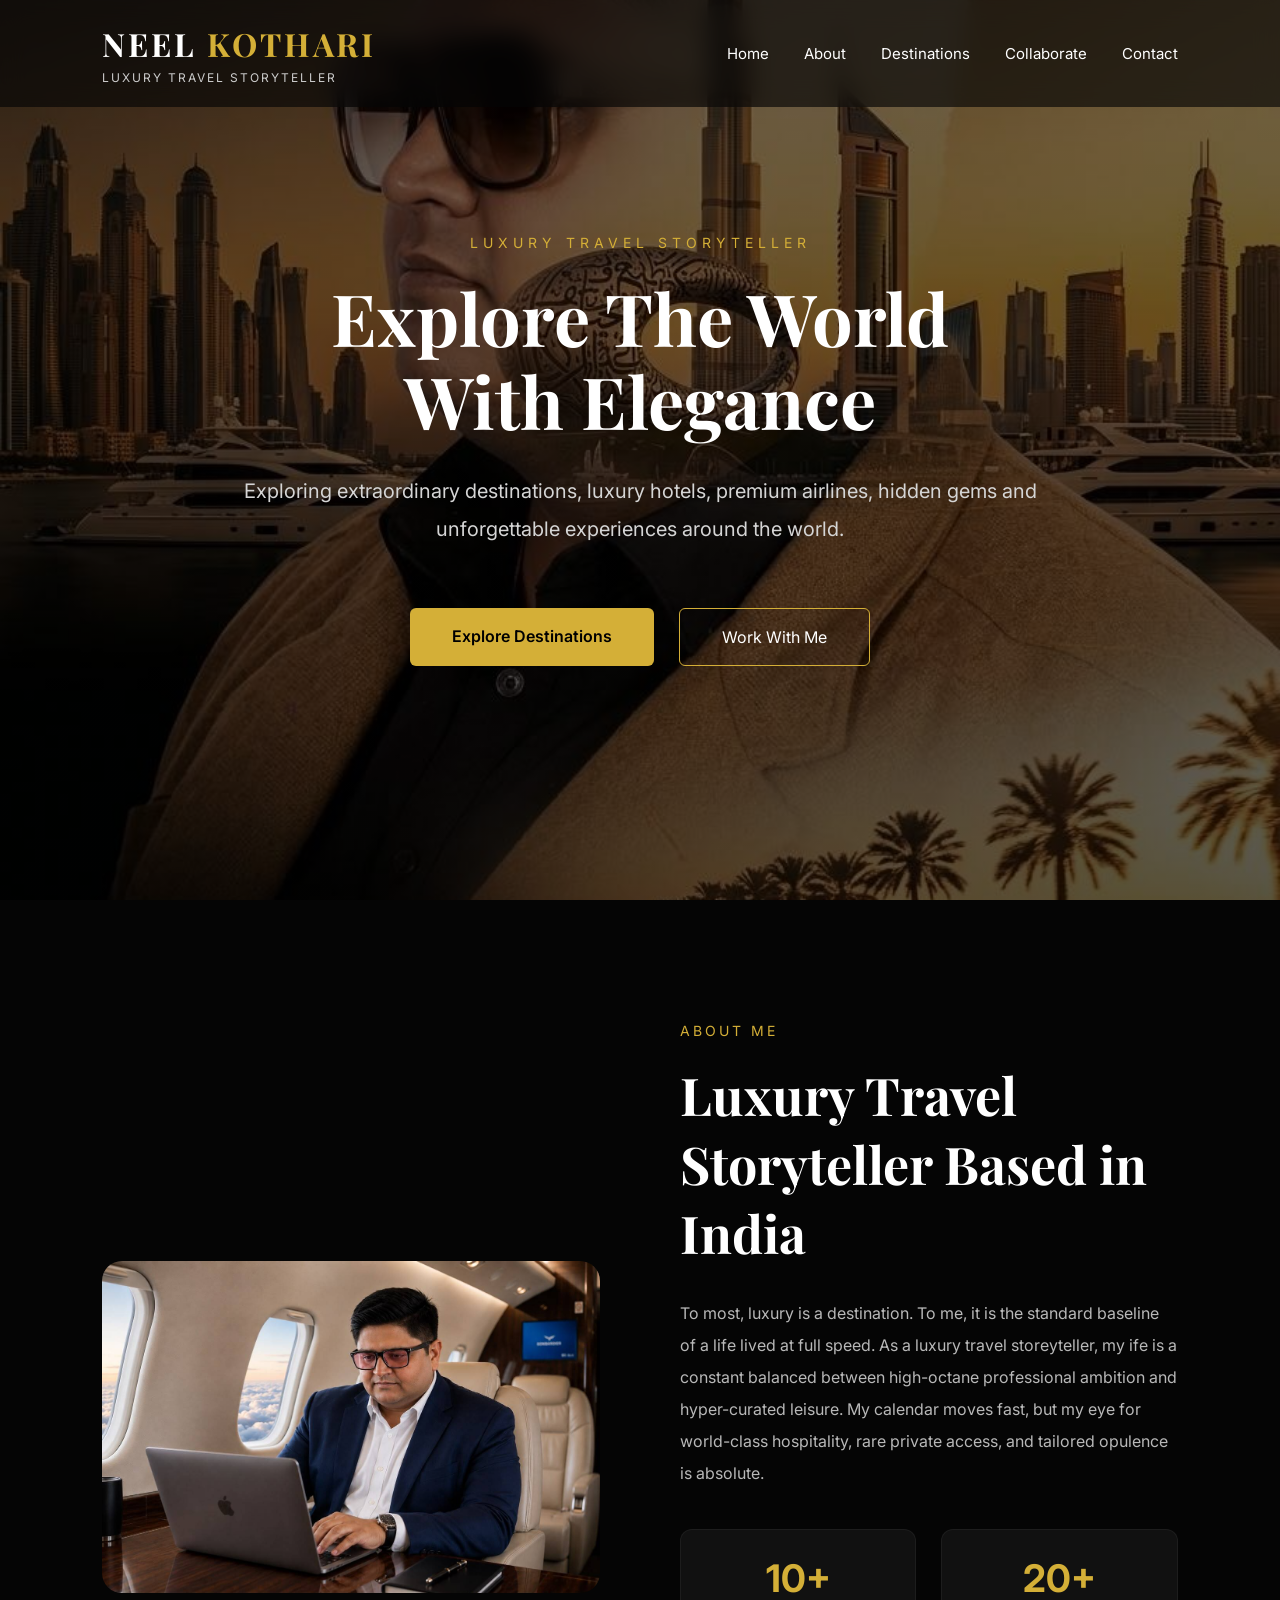
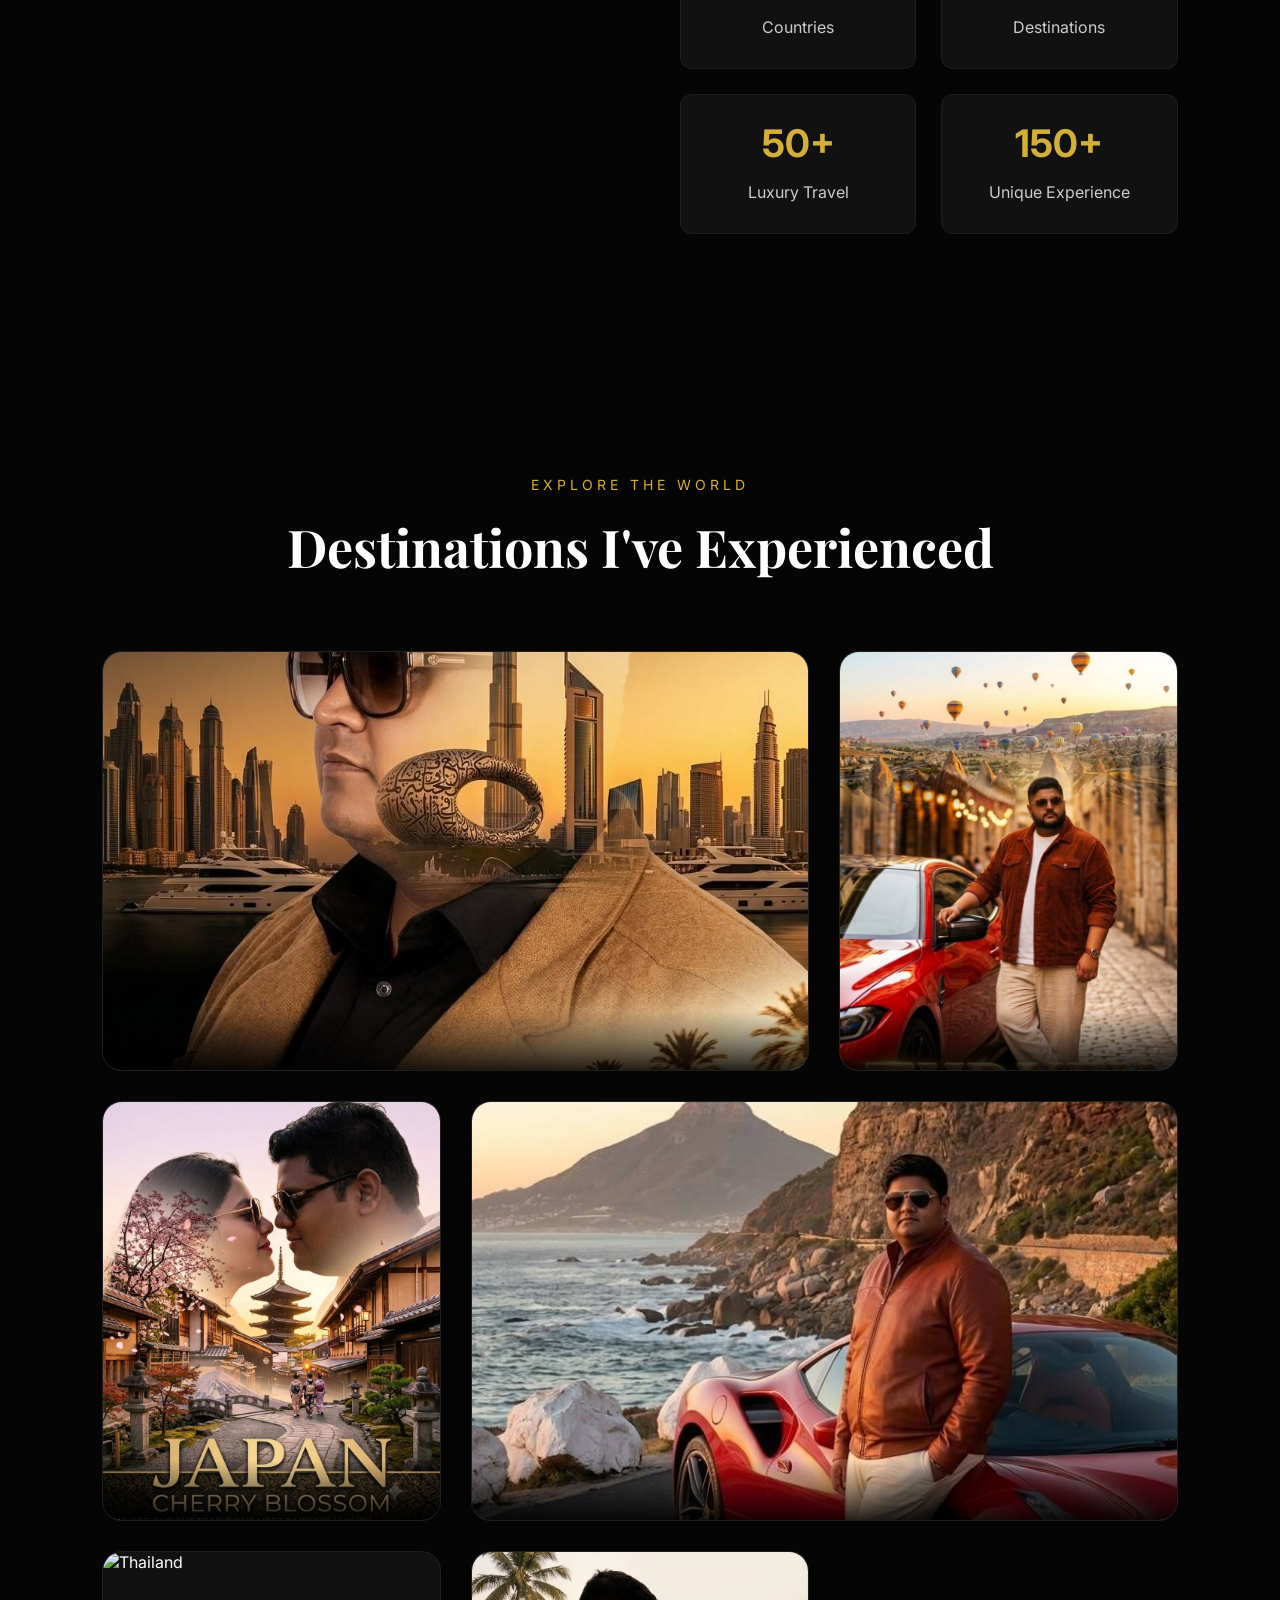
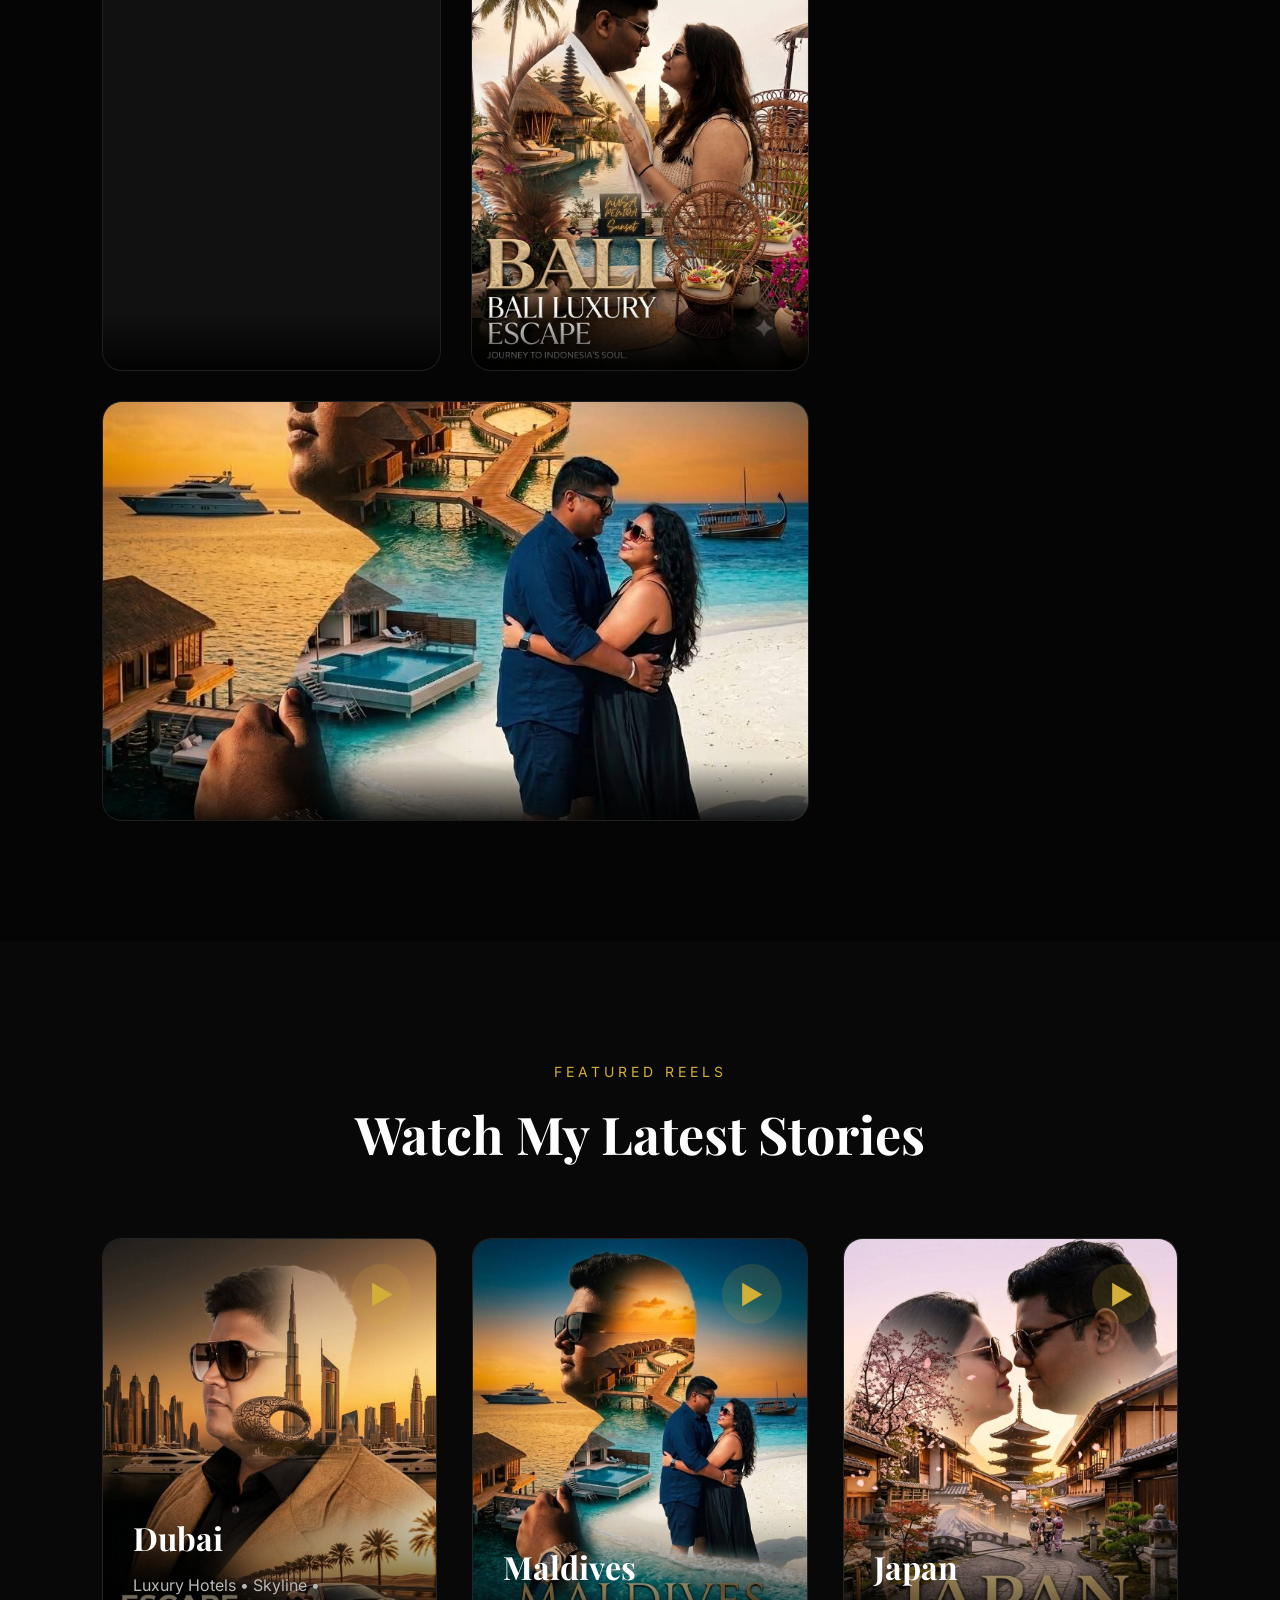
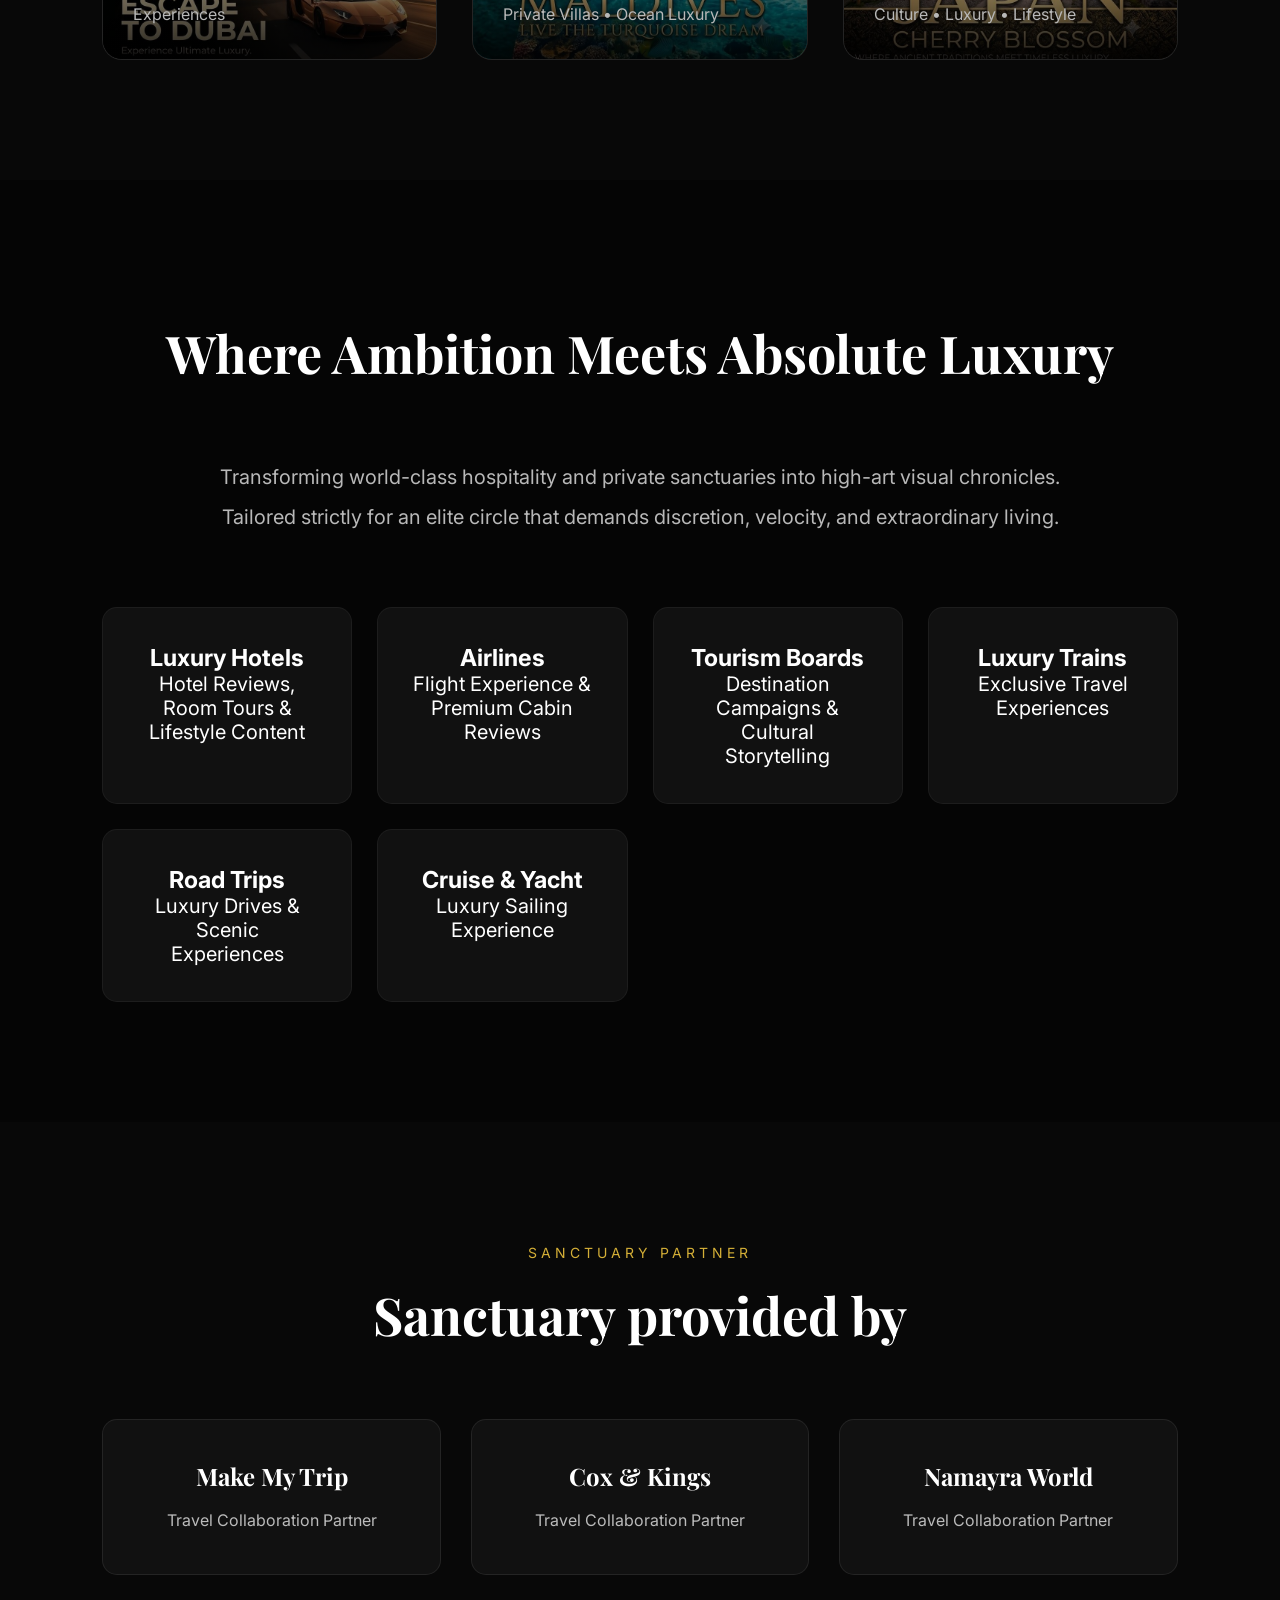
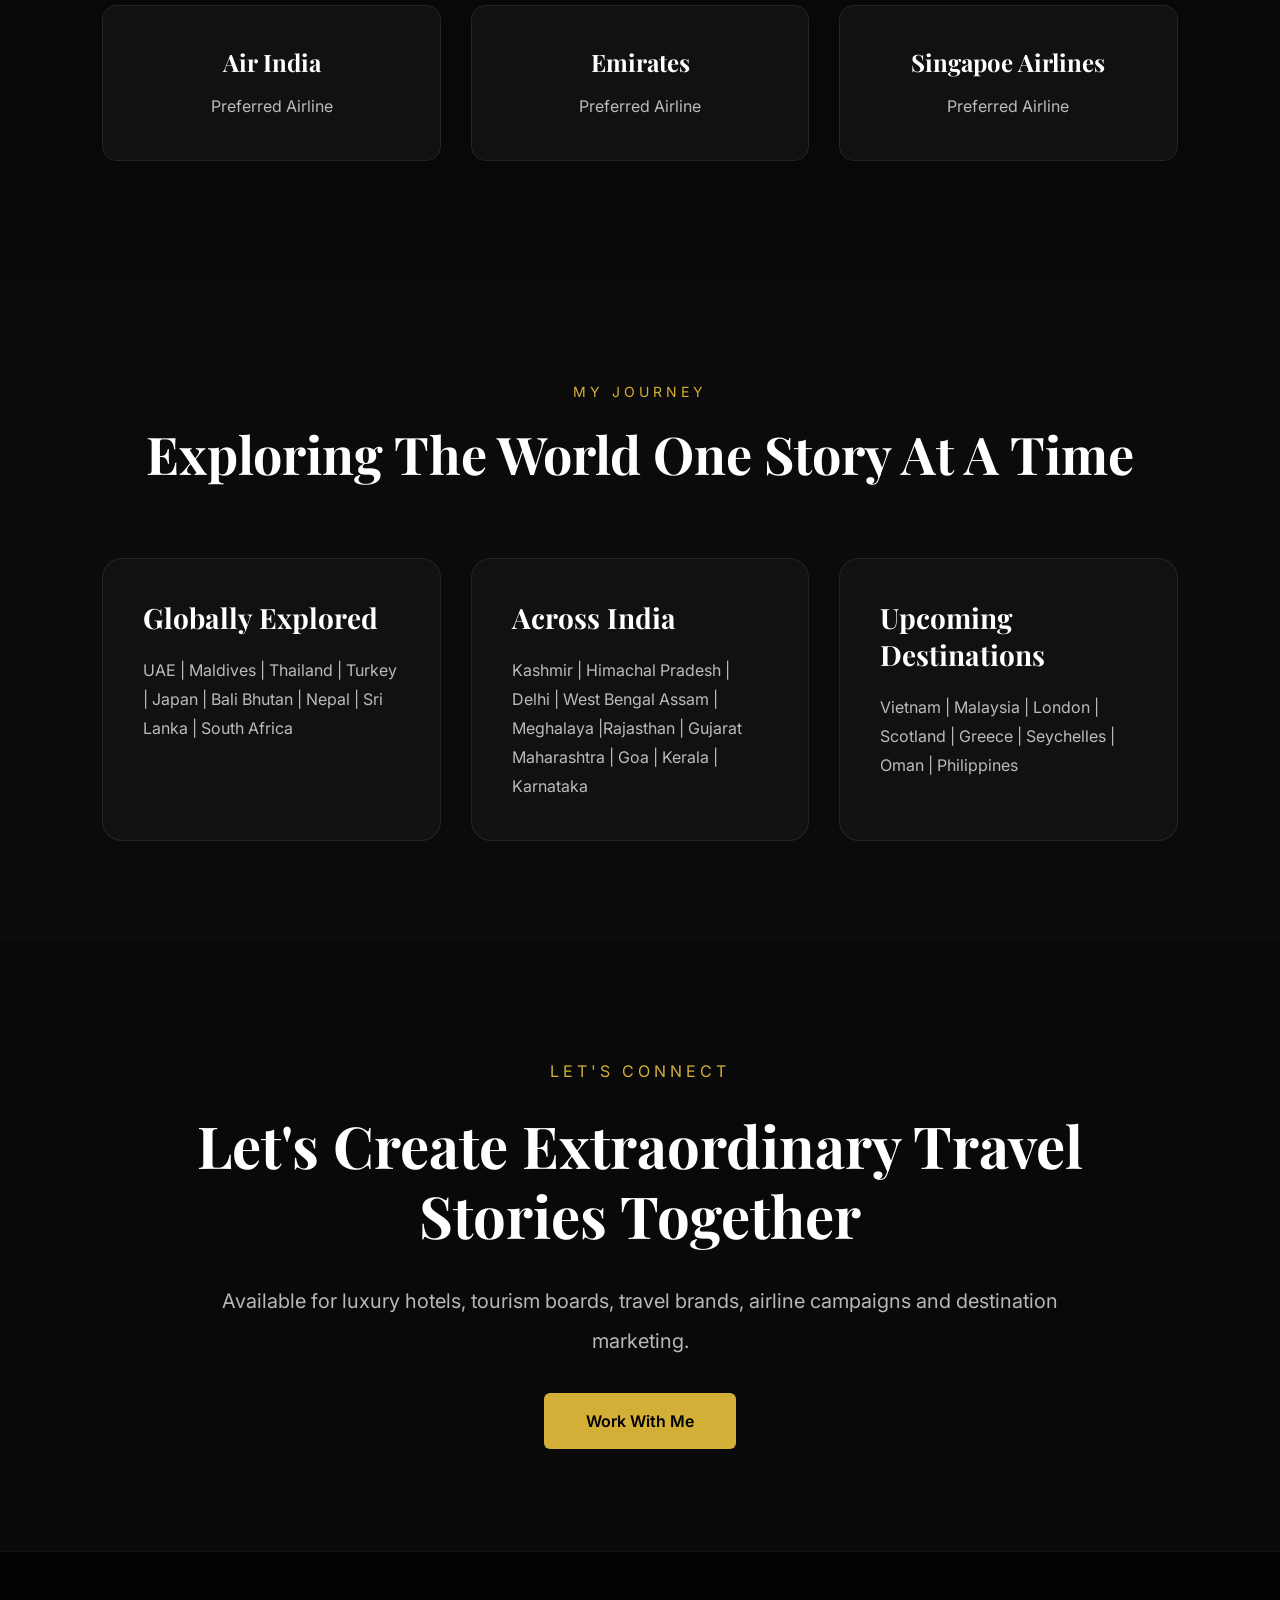
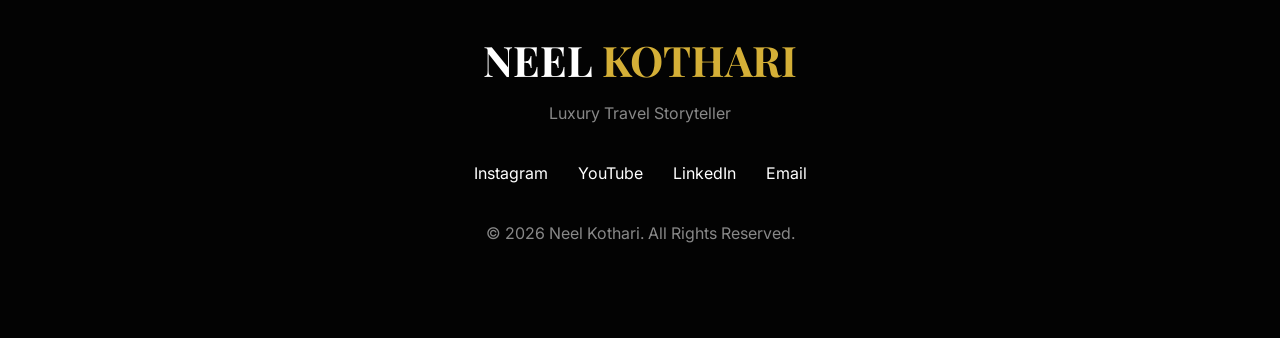
==== commit a0b95776: "Update index.html" ====
--- a/index.html
+++ b/index.html
@@ -143,21 +143,13 @@
 
             <p>
 
-                I believe luxury travel is more than beautiful destinations.
-
-                It is about emotions, culture, hospitality and unforgettable
-                experiences.
-
+                To most, luxury is a destination. To me, it is the standard baseline of a life lived at full speed.
+
+                As a luxury travel storeyteller, my ife is a constant balanced between high-octane professional ambition and hyper-curated leisure. My calendar moves fast, but my eye for world-class hospitality, rare private access, and tailored opulence is absolute.
+ 
             </p>
 
-            <p>
-
-                Through cinematic reels, photography and authentic storytelling,
-                I showcase premium hotels, airlines, destinations and unique
-                experiences for travellers seeking something extraordinary.
-
-            </p>
-
+            
             <div class="stats">
 
                 <div>
@@ -178,17 +170,17 @@
 
                 <div>
 
-                    <h3>4100+</h3>
-
-                    <p>Instagram Family</p>
+                    <h3>50+</h3>
+
+                    <p>Luxury Travel</p>
 
                 </div>
 
                 <div>
 
-                    <h3>1+</h3>
-
-                    <p>Brand Collaboration</p>
+                    <h3>150+</h3>
+
+                    <p>Unique Experience</p>
 
                 </div>
 
@@ -213,52 +205,46 @@
 
         <div class="card large">
             <img src="assets/images/destinations/dubai.jpg" alt="Dubai">
-            <div class="card-content">
-                <h3>Dubai</h3>
-                <p>Luxury Hotels • Skyline • Desert Adventures</p>
+            <div class="card-content">    
             </div>
         </div>
 
         <div class="card">
-            <img src="assets/images/destinations/maldives.jpg" alt="Maldives">
-            <div class="card-content">
-                <h3>Maldives</h3>
-                <p>Luxury Resorts • Overwater Villas</p>
+            <img src="assets/images/destinations/turkey.jpg" alt="Turkey">
+            <div class="card-content">
             </div>
         </div>
 
         <div class="card">
             <img src="assets/images/destinations/japan.jpg" alt="Japan">
             <div class="card-content">
-                <h3>Japan</h3>
-                <p>Culture • Food • Modern Luxury</p>
+            </div>
+        </div>
+
+         <div class="card large">
+            <img src="assets/images/destinations/capetown.jpg" alt="Cape Town">
+            <div class="card-content">
+            </div>
+        </div>
+
+        <div class="card">
+            <img src="assets/images/destinations/thailand.jpg" alt="Thailand">
+            <div class="card-content">
             </div>
         </div>
 
         <div class="card">
             <img src="assets/images/destinations/bali.jpg" alt="Bali">
             <div class="card-content">
-                <h3>Bali</h3>
-                <p>Beach Clubs • Luxury Villas</p>
-            </div>
-        </div>
-
-        <div class="card">
-            <img src="assets/images/destinations/turkey.jpg" alt="Turkey">
-            <div class="card-content">
-                <h3>Turkey</h3>
-                <p>History • Architecture • Experiences</p>
             </div>
         </div>
 
         <div class="card large">
-            <img src="assets/images/destinations/capetown.jpg" alt="Cape Town">
-            <div class="card-content">
-                <h3>Cape Town</h3>
-                <p>Nature • Luxury • Adventure</p>
-            </div>
-        </div>
-
+            <img src="assets/images/destinations/maldives.jpg" alt="Maldives">
+            <div class="card-content">
+            </div>
+        </div>
+              
     </div>
 
 </section>
@@ -321,56 +307,52 @@
 
     <div class="section-title">
 
-        <span>COLLABORATE</span>
-
-        <h2>Let's Create Exceptional Travel Stories</h2>
+        <h2>Where Ambition Meets Absolute Luxury</h2>
 
     </div>
 
     <p class="collaboration-text">
 
-        I partner with luxury hotels, resorts, tourism boards, airlines,
-        cruise companies and premium travel brands to create cinematic
-        storytelling that inspires travellers and builds brand trust.
+        Transforming world-class hospitality and private sanctuaries into high-art visual chronicles. Tailored strictly for an elite circle that demands discretion, velocity, and extraordinary living.
 
     </p>
 
     <div class="services-grid">
 
         <div class="service">
-            🏨
+            
             <h3>Luxury Hotels</h3>
             <p>Hotel Reviews, Room Tours & Lifestyle Content</p>
         </div>
 
         <div class="service">
-            ✈️
+            
             <h3>Airlines</h3>
             <p>Flight Experience & Premium Cabin Reviews</p>
         </div>
 
         <div class="service">
-            🌍
+            
             <h3>Tourism Boards</h3>
             <p>Destination Campaigns & Cultural Storytelling</p>
         </div>
 
         <div class="service">
-            🚆
+            
             <h3>Luxury Trains</h3>
             <p>Exclusive Travel Experiences</p>
         </div>
 
         <div class="service">
-            🚘
+            
             <h3>Road Trips</h3>
             <p>Luxury Drives & Scenic Experiences</p>
         </div>
 
         <div class="service">
-            🎥
-            <h3>Instagram Reels</h3>
-            <p>High-quality Vertical Video Content</p>
+            
+            <h3>Cruise & Yacht</h3>
+            <p>Luxury Sailing Experience</p>
         </div>
 
     </div>
@@ -379,9 +361,9 @@
 
     <div class="section-title">
 
-        <span>TRUSTED BY</span>
-
-        <h2>Brands & Partnerships</h2>
+        <span>SANCTUARY PARTNER</span>
+
+        <h2>Sanctuary provided by</h2>
 
     </div>
 
@@ -389,7 +371,7 @@
 
         <div class="brand-card">
 
-            <h3>Namayra World Tours</h3>
+            <h3>Make My Trip</h3>
 
             <p>Travel Collaboration Partner</p>
 
@@ -397,25 +379,41 @@
 
         <div class="brand-card">
 
-            <h3>Your Brand Here</h3>
-
-            <p>Luxury Hotel Partnership</p>
+            <h3>Cox & Kings</h3>
+
+            <p>Travel Collaboration Partner</p>
 
         </div>
 
         <div class="brand-card">
 
-            <h3>Your Brand Here</h3>
-
-            <p>Tourism Board Campaign</p>
+            <h3>Namayra World</h3>
+
+            <p>Travel Collaboration Partner</p>
 
         </div>
 
         <div class="brand-card">
 
-            <h3>Your Brand Here</h3>
-
-            <p>Airline Collaboration</p>
+            <h3>Air India</h3>
+
+            <p>Preferred Airline</p>
+
+        </div>
+
+        <div class="brand-card">
+
+            <h3>Emirates</h3>
+
+            <p>Preferred Airline</p>
+
+        </div>
+
+        <div class="brand-card">
+
+            <h3>Singapoe Airlines</h3>
+
+            <p>Preferred Airline</p>
 
         </div>
 
@@ -439,33 +437,33 @@
 
         <div class="journey-box">
 
-            <h3>🌍 Countries Explored</h3>
+            <h3> Globally Explored</h3>
 
             <p>
-                Dubai • Abu Dhabi • Maldives • Thailand • Turkey • Japan •
-                Cape Town • Bali • Vietnam • Bhutan • Nepal
+                UAE | Maldives | Thailand | Turkey | Japan | 
+                Bali  Bhutan | Nepal | Sri Lanka | South Africa  
             </p>
 
         </div>
 
         <div class="journey-box">
 
-            <h3>🇮🇳 Across India</h3>
+            <h3> Across India</h3>
 
             <p>
-                Kashmir • Shimla • Manali • Delhi • Kolkata • Guwahati •
-                Shillong • Jaipur • Jaisalmer • Udaipur • Mount Abu •
-                Chittorgarh • Ahmedabad • Mumbai • Pune • Lonavala • Hyderabad
+                Kashmir | Himachal Pradesh | Delhi | West Bengal  Assam |
+                Meghalaya |Rajasthan | Gujarat
+                Maharashtra | Goa | Kerala | Karnataka
             </p>
 
         </div>
 
         <div class="journey-box">
 
-            <h3>✈️ Dream Destinations</h3>
+            <h3> Upcoming Destinations</h3>
 
             <p>
-                London • Scotland • Greece • Seychelles • Oman • Philippines
+                Vietnam | Malaysia | London | Scotland | Greece | Seychelles | Oman | Philippines 
             </p>
 
         </div>
--- a/style.css
+++ b/style.css
@@ -1478,4 +1478,4 @@
 
 }
 
-}+}
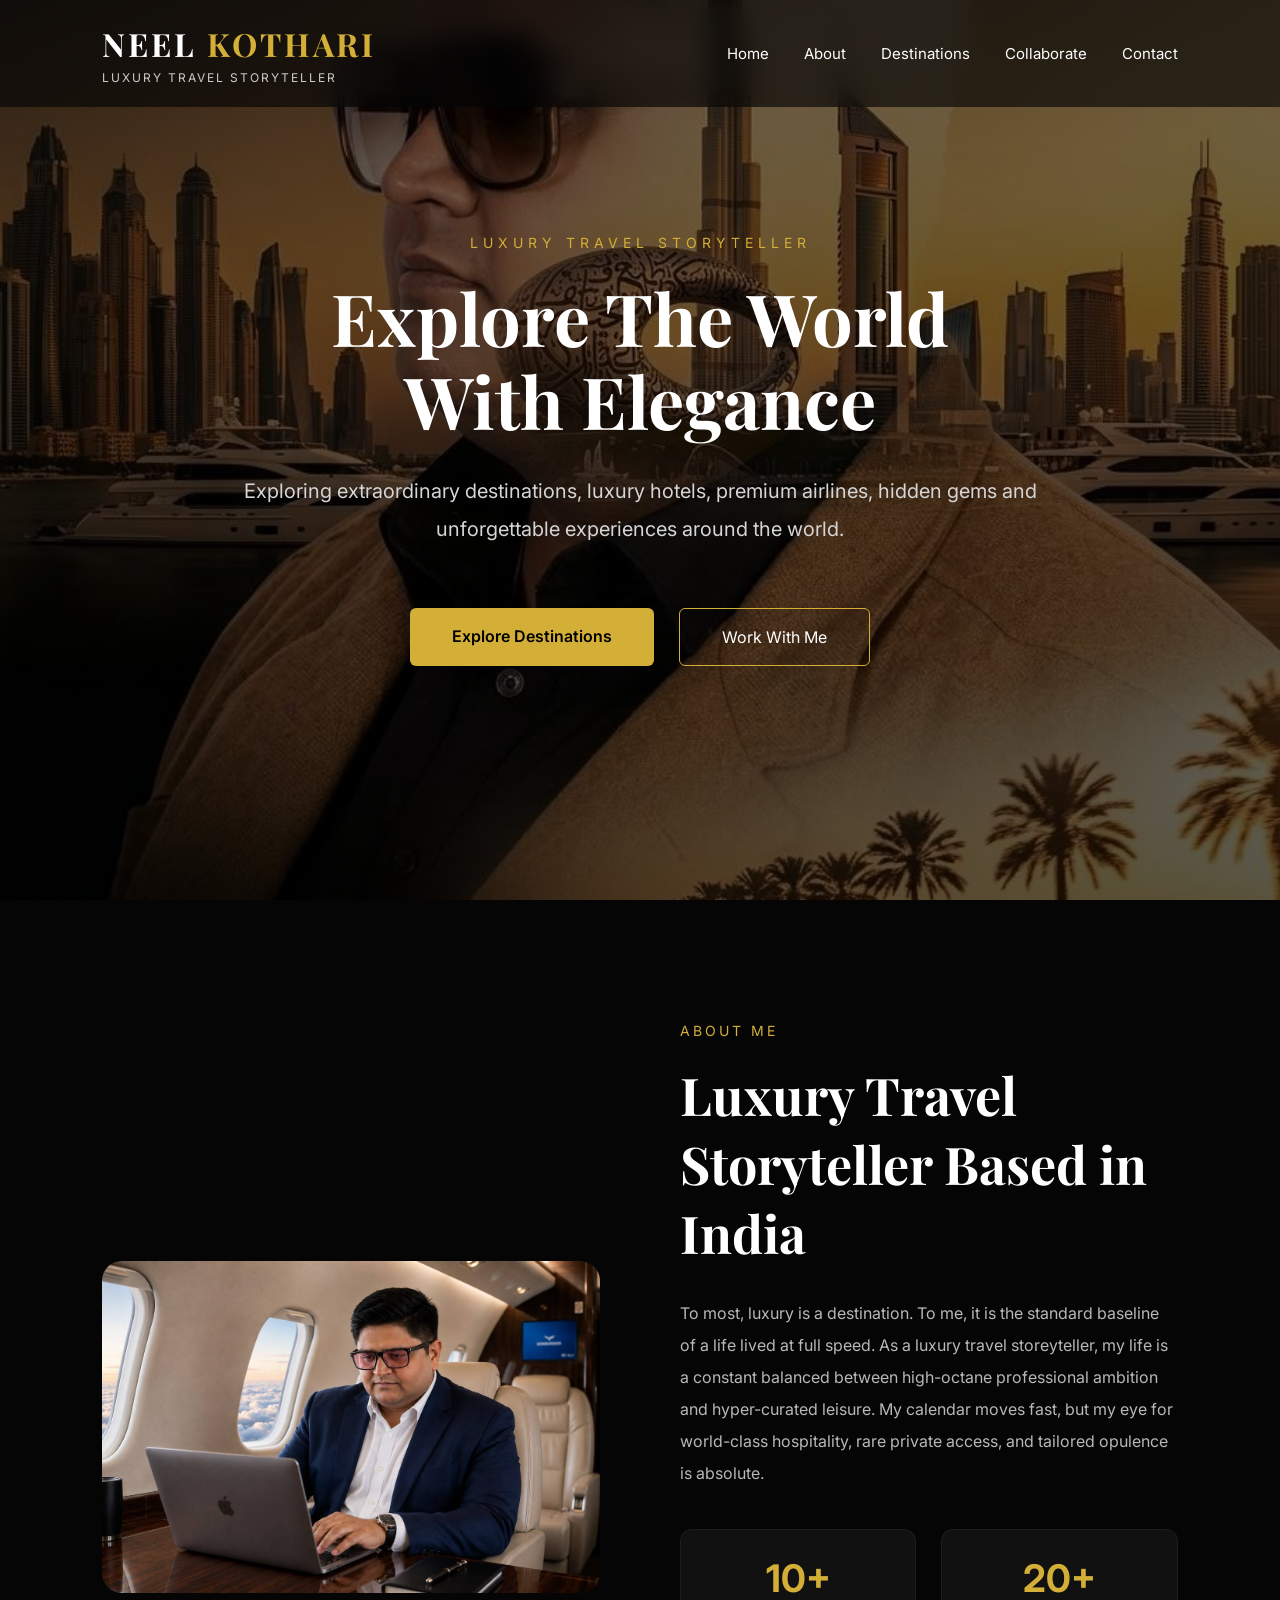
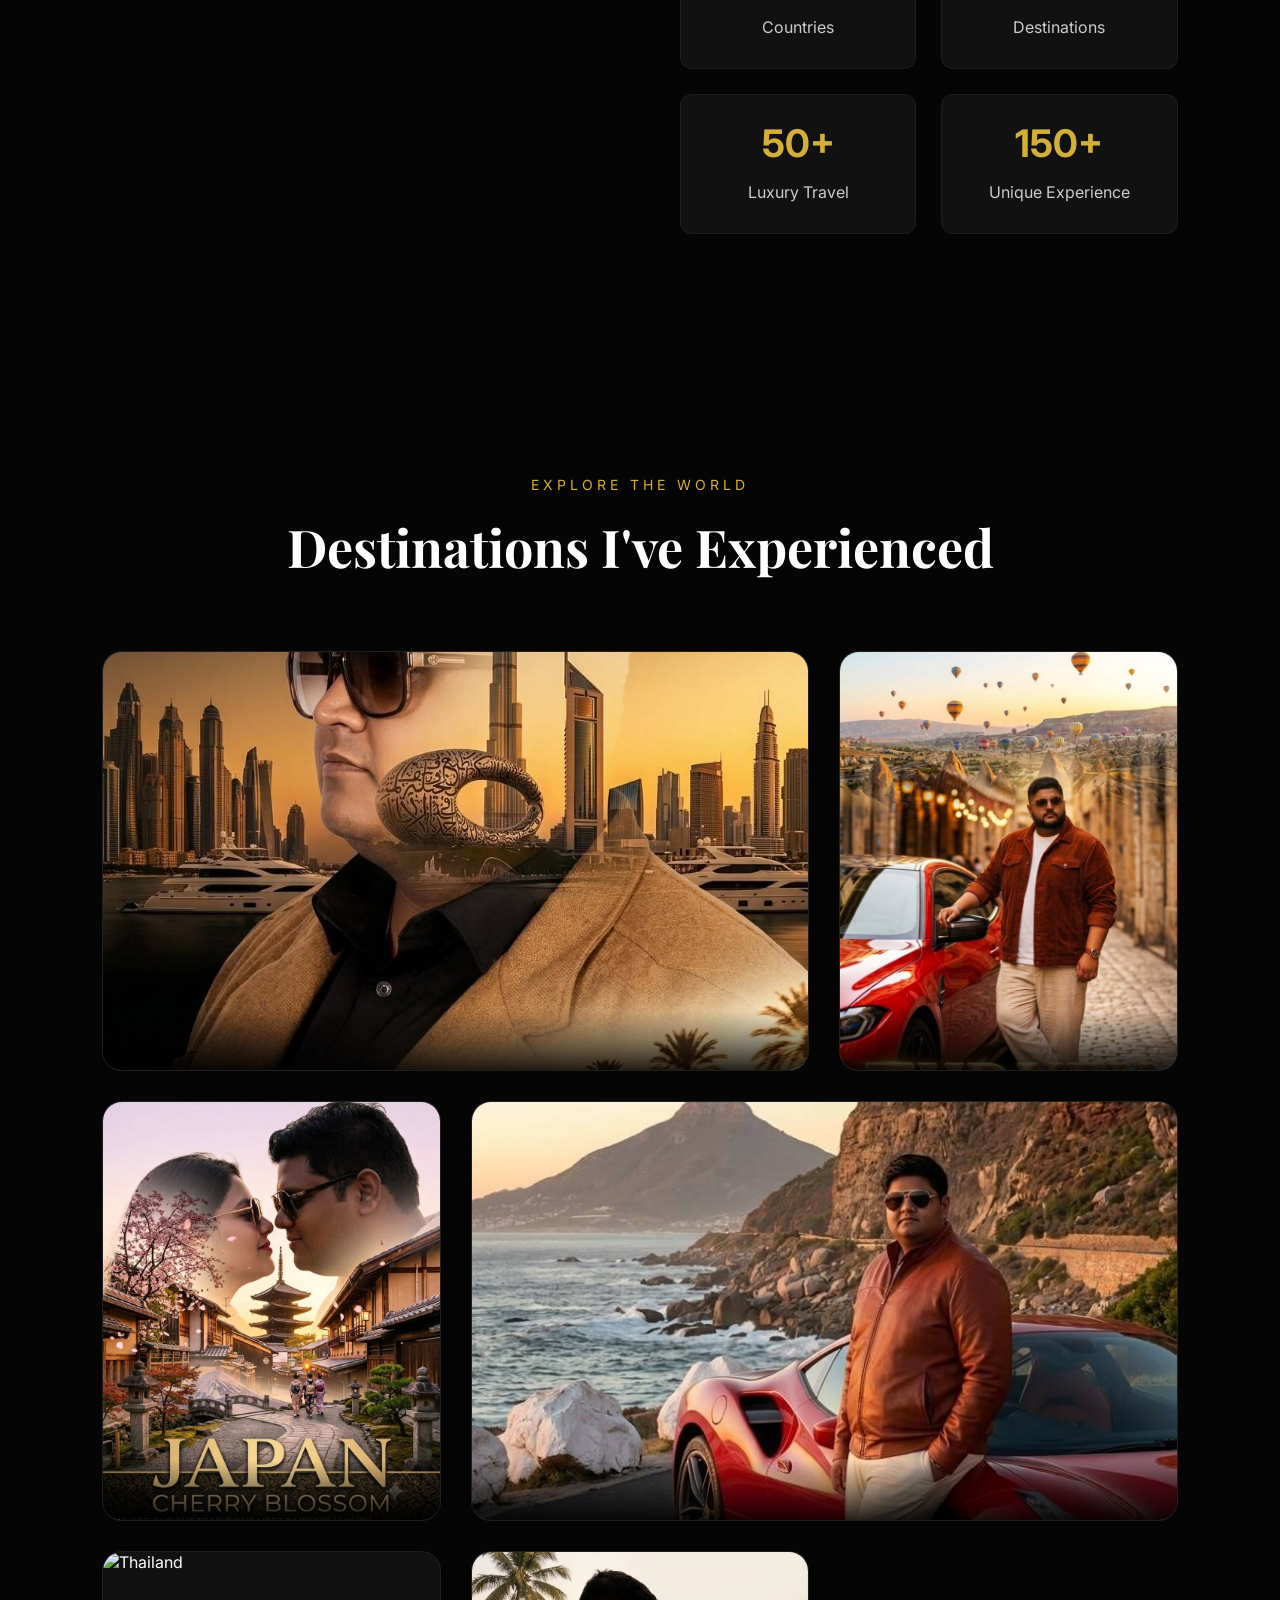
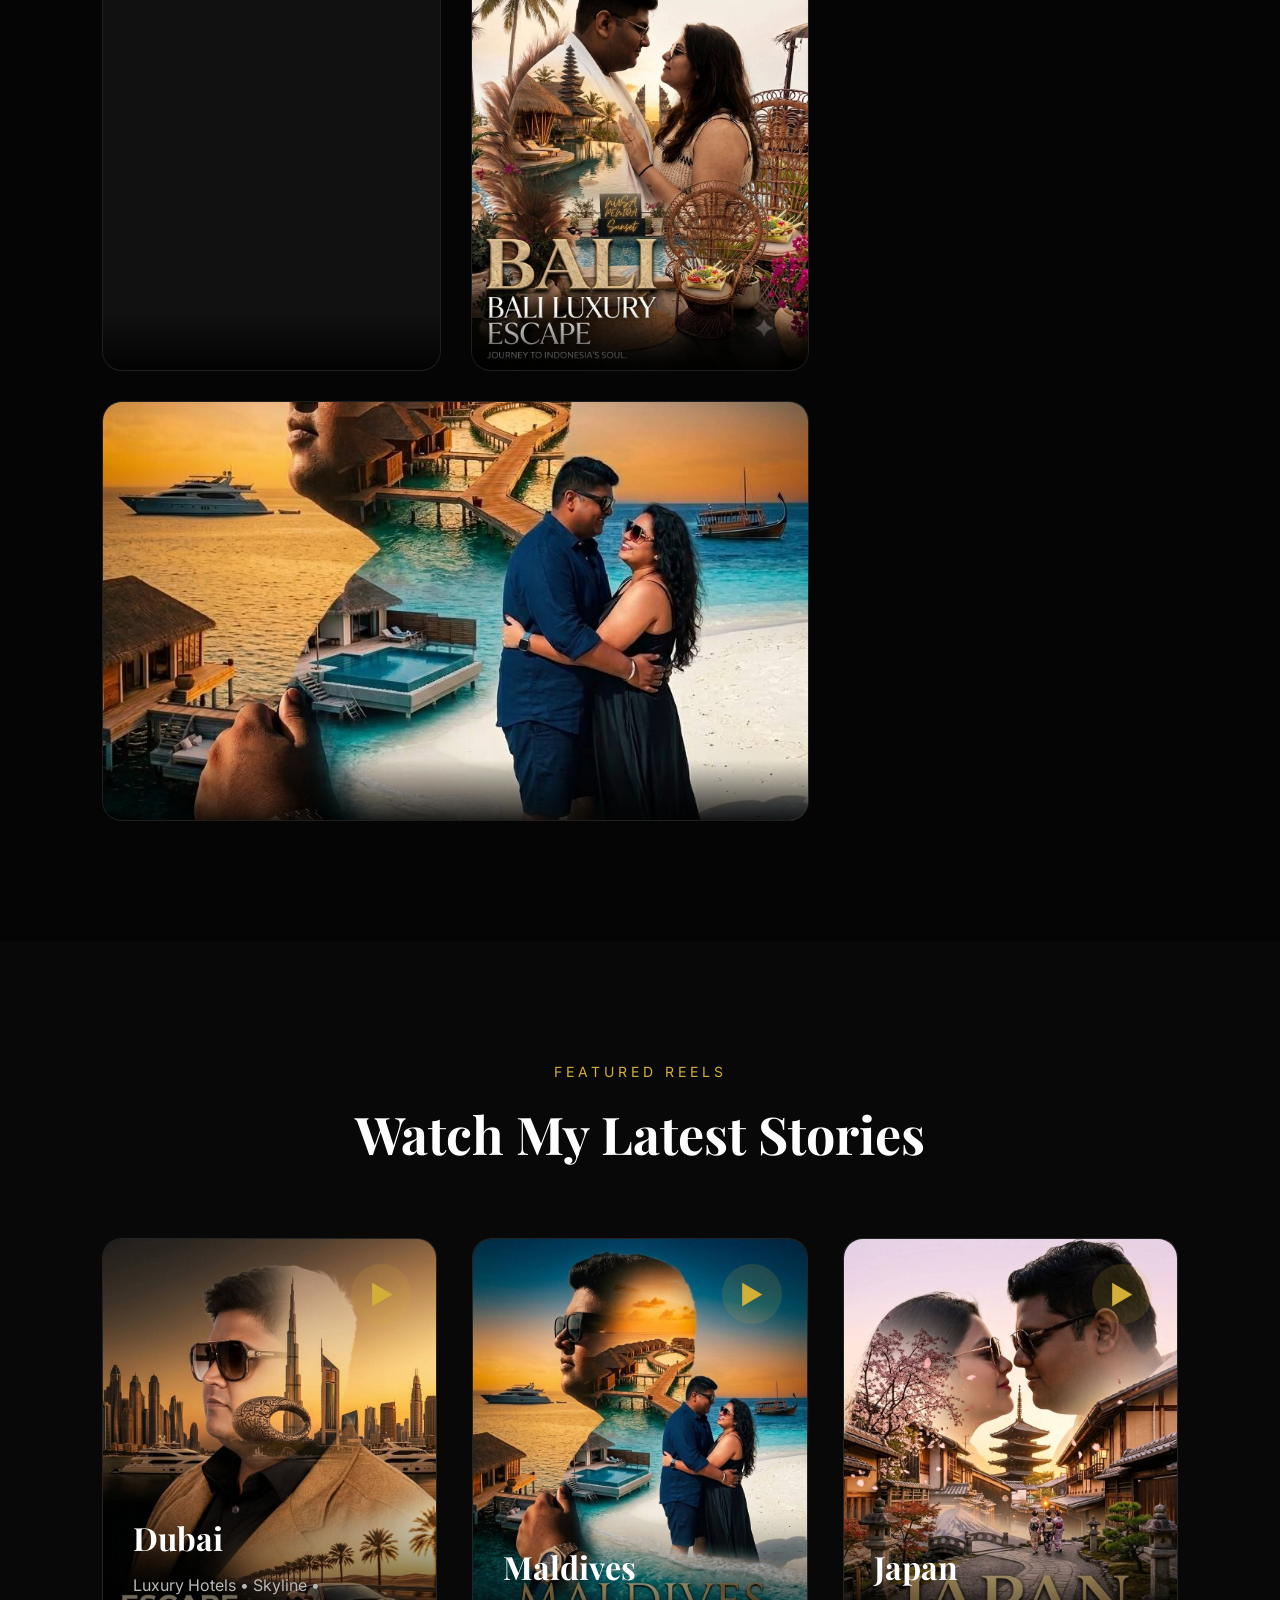
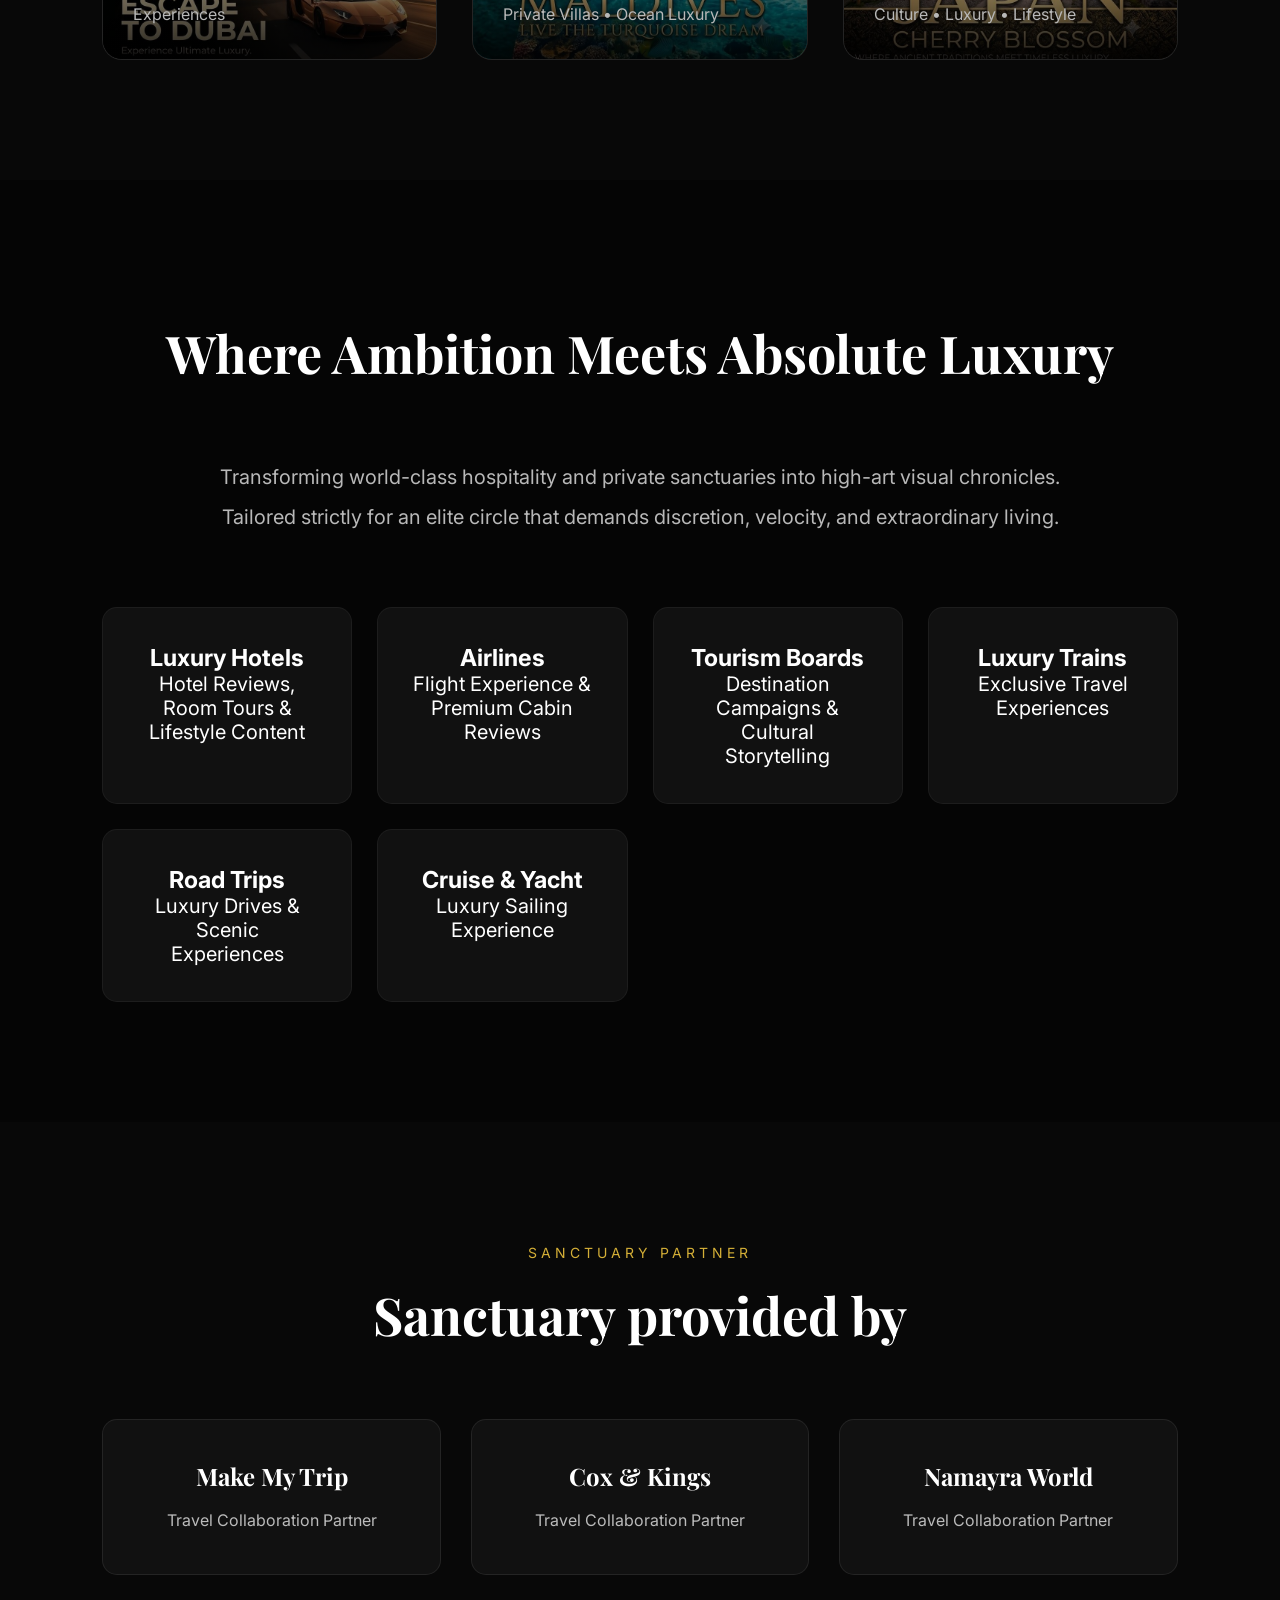
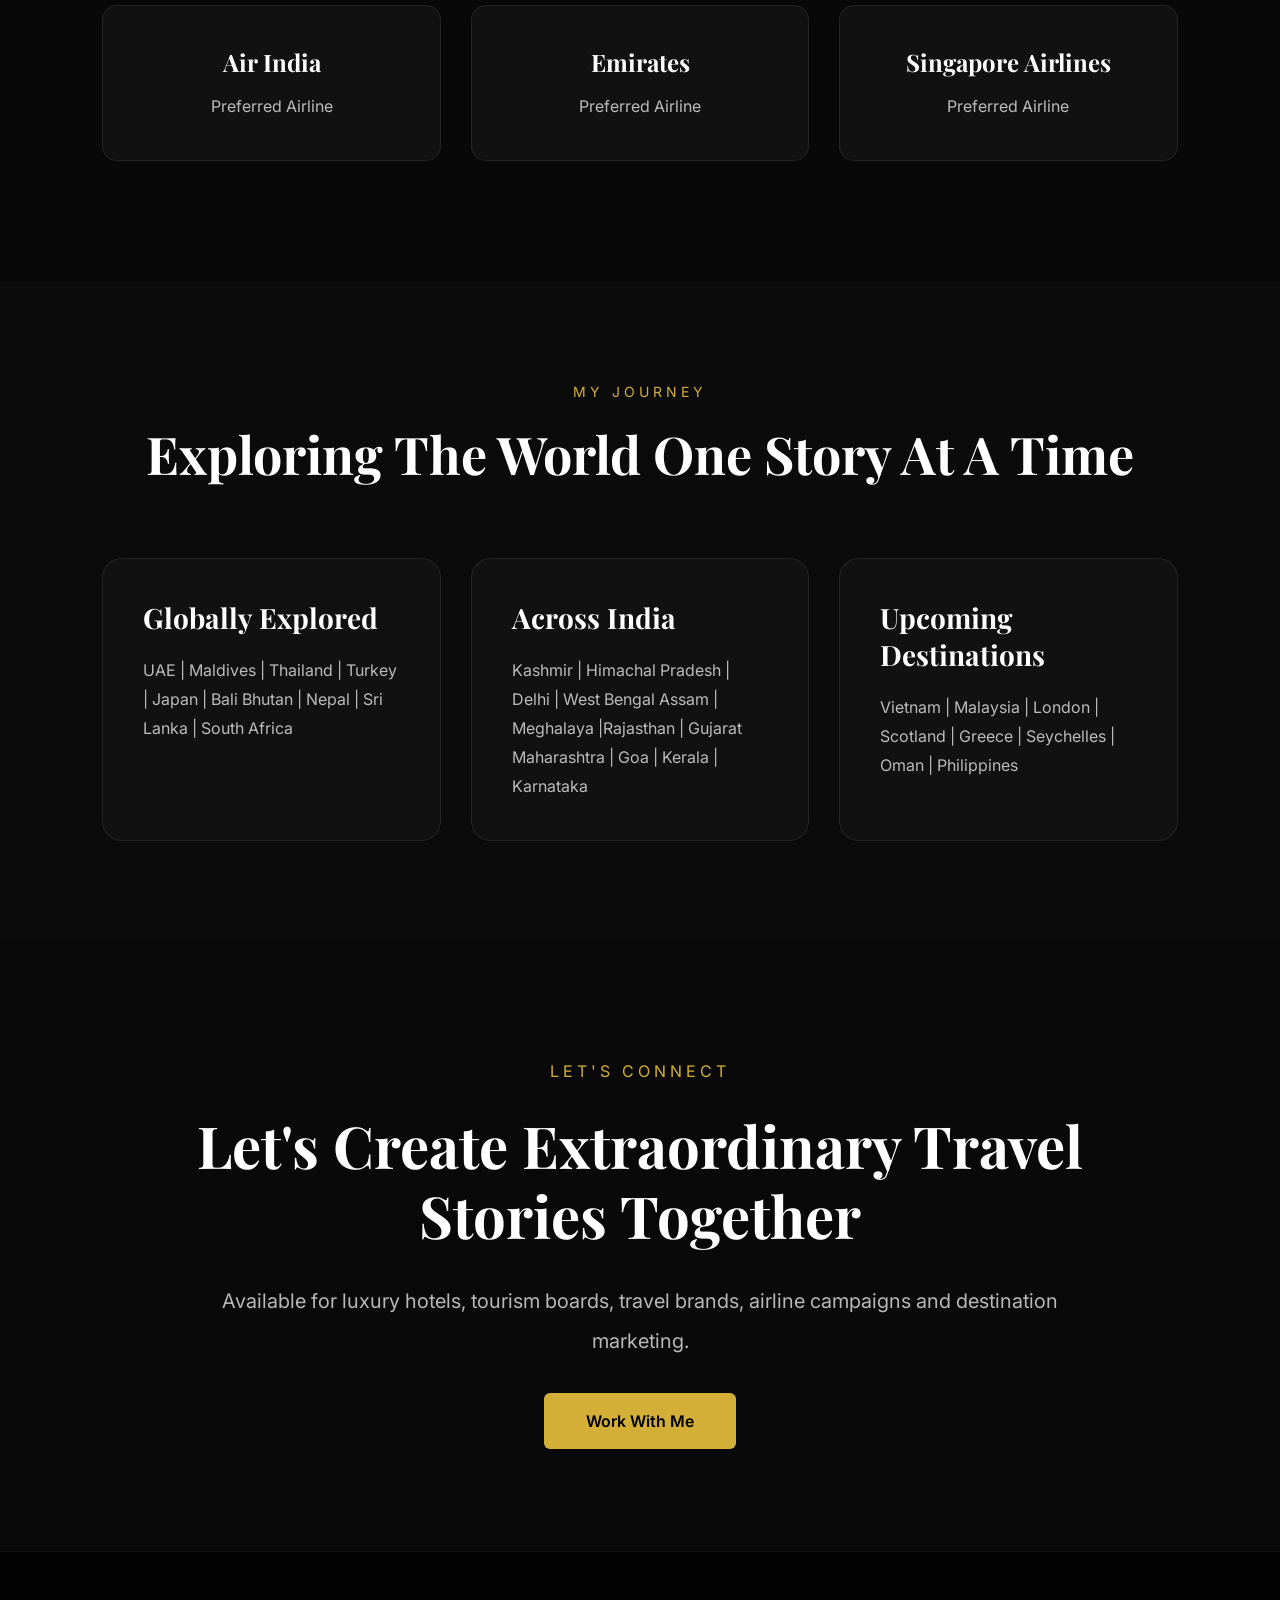
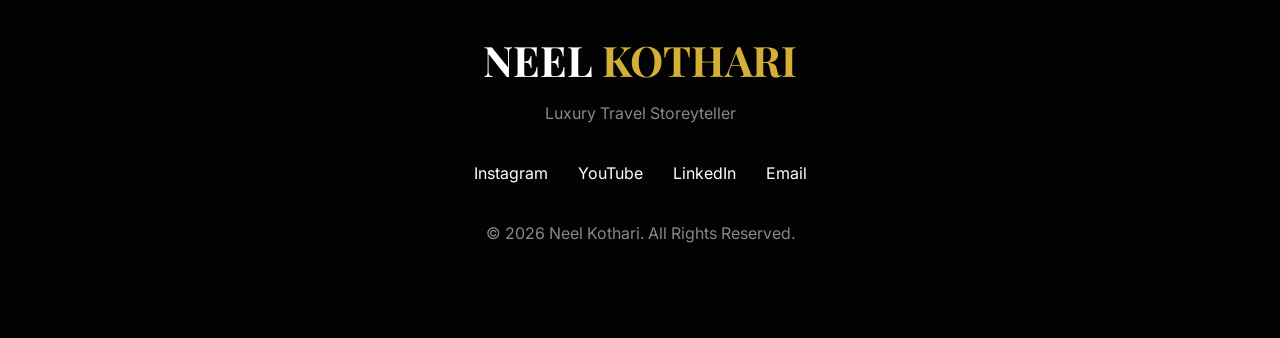
==== commit f8ca2e1b: "Update index.html" ====
--- a/index.html
+++ b/index.html
@@ -51,7 +51,7 @@
 
             <a href="#home">Home</a>
 
-            <a href="about.html">About</a>
+            <a href="#about">About</a>
 
             <a href="#destinations">Destinations</a>
 
@@ -145,7 +145,7 @@
 
                 To most, luxury is a destination. To me, it is the standard baseline of a life lived at full speed.
 
-                As a luxury travel storeyteller, my ife is a constant balanced between high-octane professional ambition and hyper-curated leisure. My calendar moves fast, but my eye for world-class hospitality, rare private access, and tailored opulence is absolute.
+                As a luxury travel storeyteller, my life is a constant balanced between high-octane professional ambition and hyper-curated leisure. My calendar moves fast, but my eye for world-class hospitality, rare private access, and tailored opulence is absolute.
  
             </p>
 
@@ -411,7 +411,7 @@
 
         <div class="brand-card">
 
-            <h3>Singapoe Airlines</h3>
+            <h3>Singapore Airlines</h3>
 
             <p>Preferred Airline</p>
 
@@ -515,7 +515,7 @@
 
         <p>
 
-            Luxury Travel Storyteller
+            Luxury Travel Storeyteller
 
         </p>
 
@@ -529,7 +529,7 @@
 
             <a href="#">LinkedIn</a>
 
-            <a href="#">Email</a>
+            <a href="mailto:neelkothari6335@gmail.com">Email</a>
 
         </div>
 
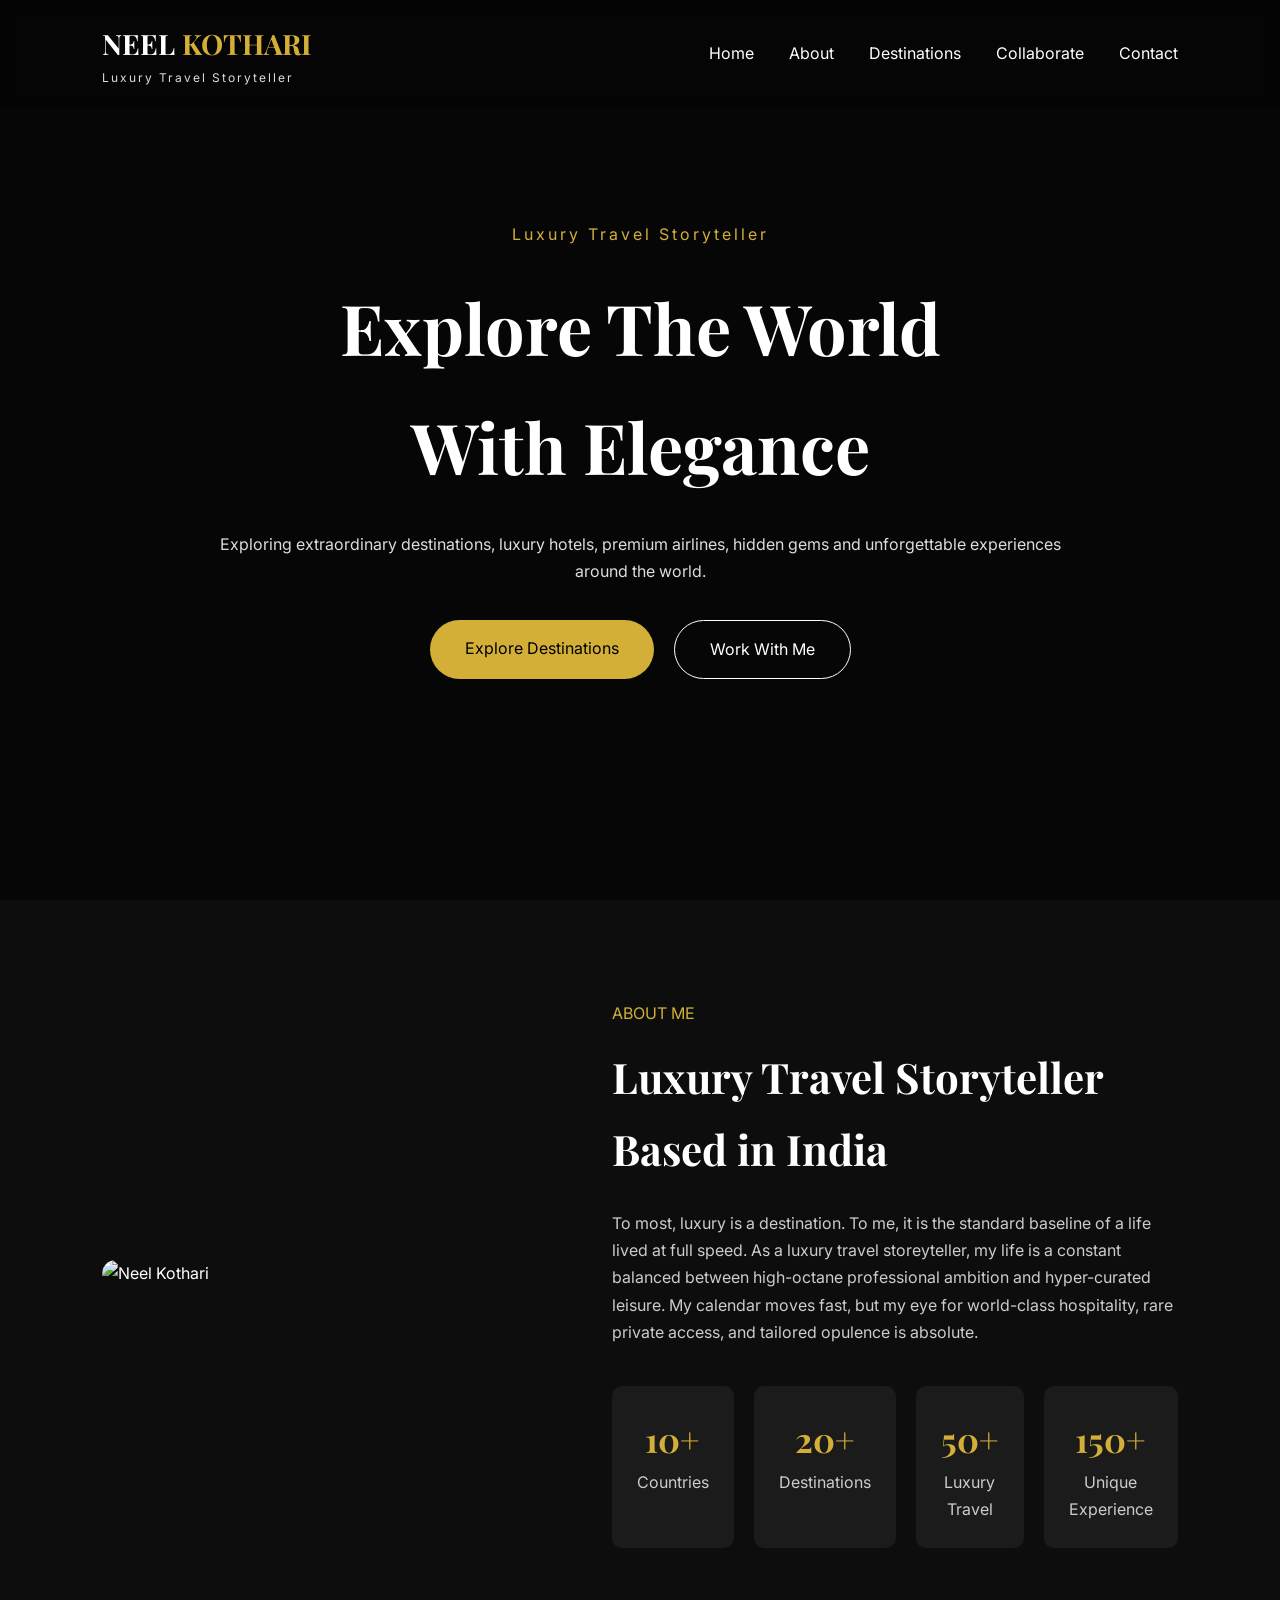
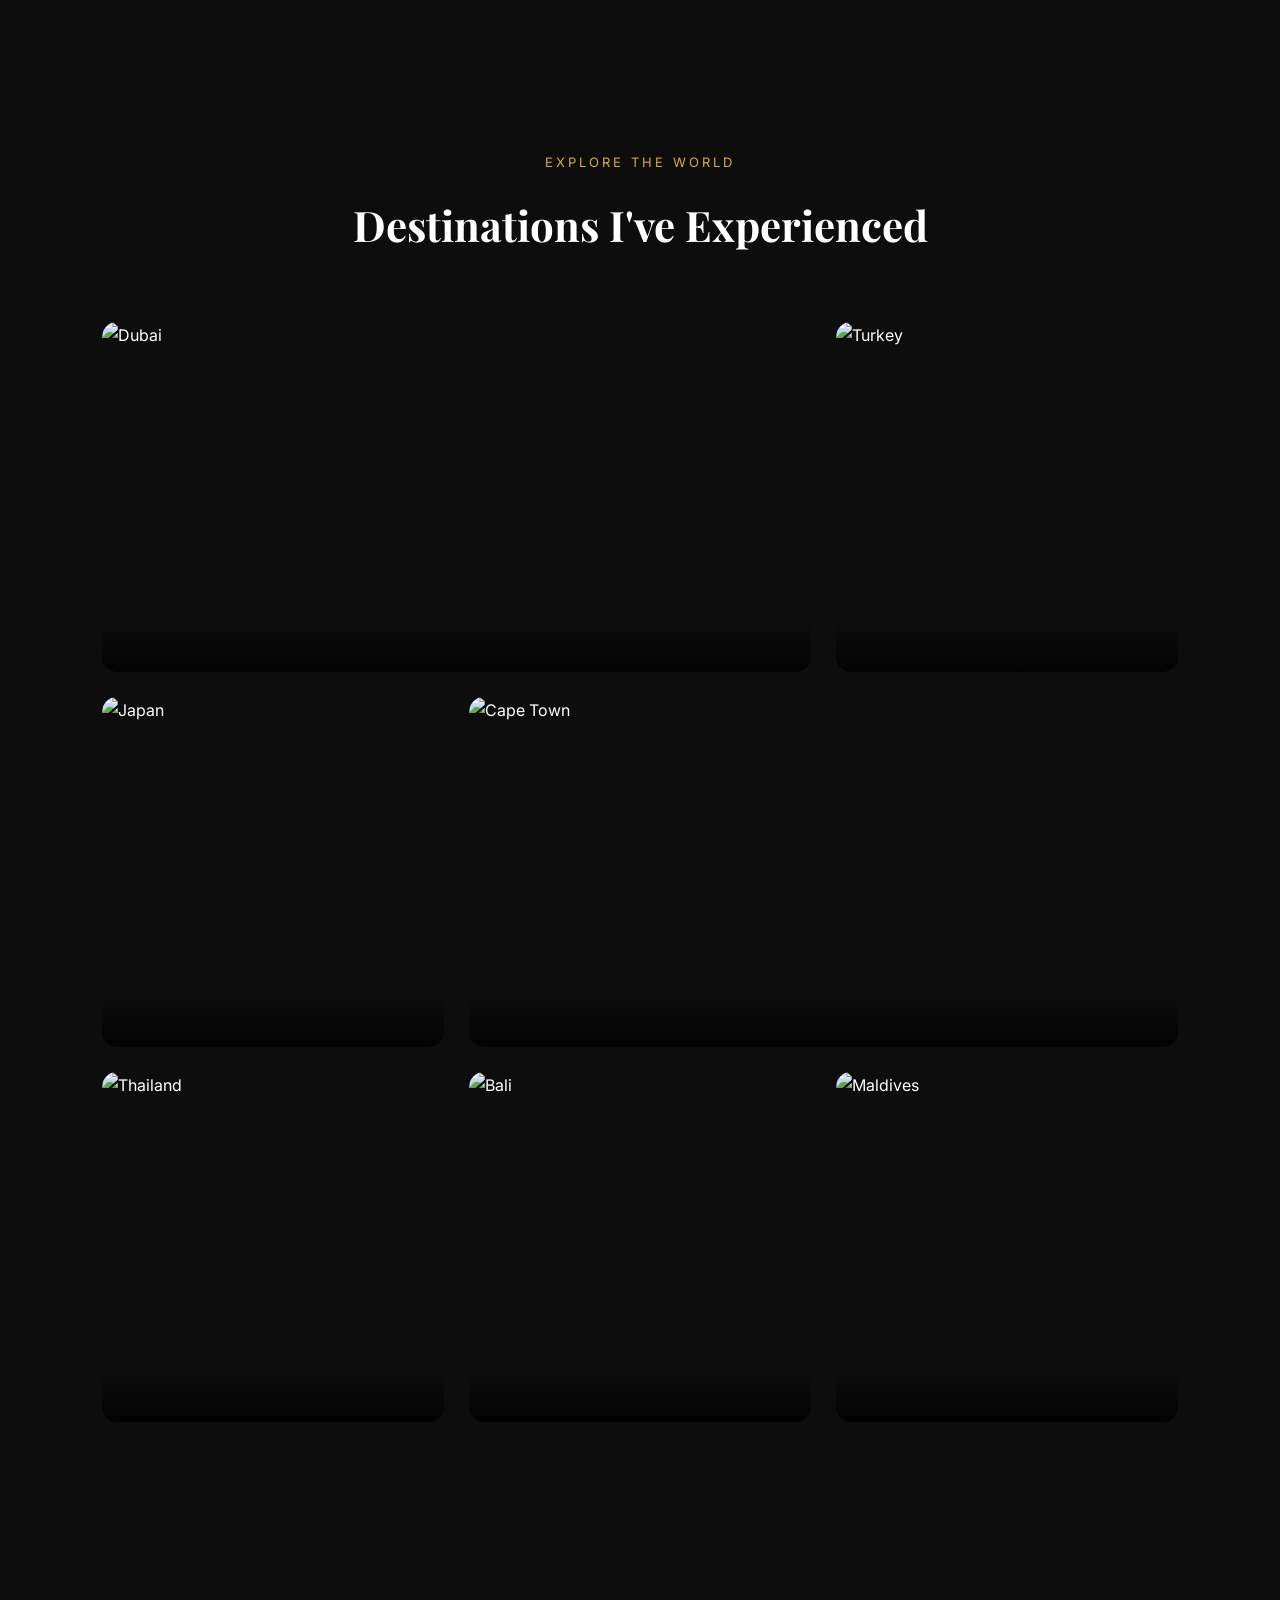
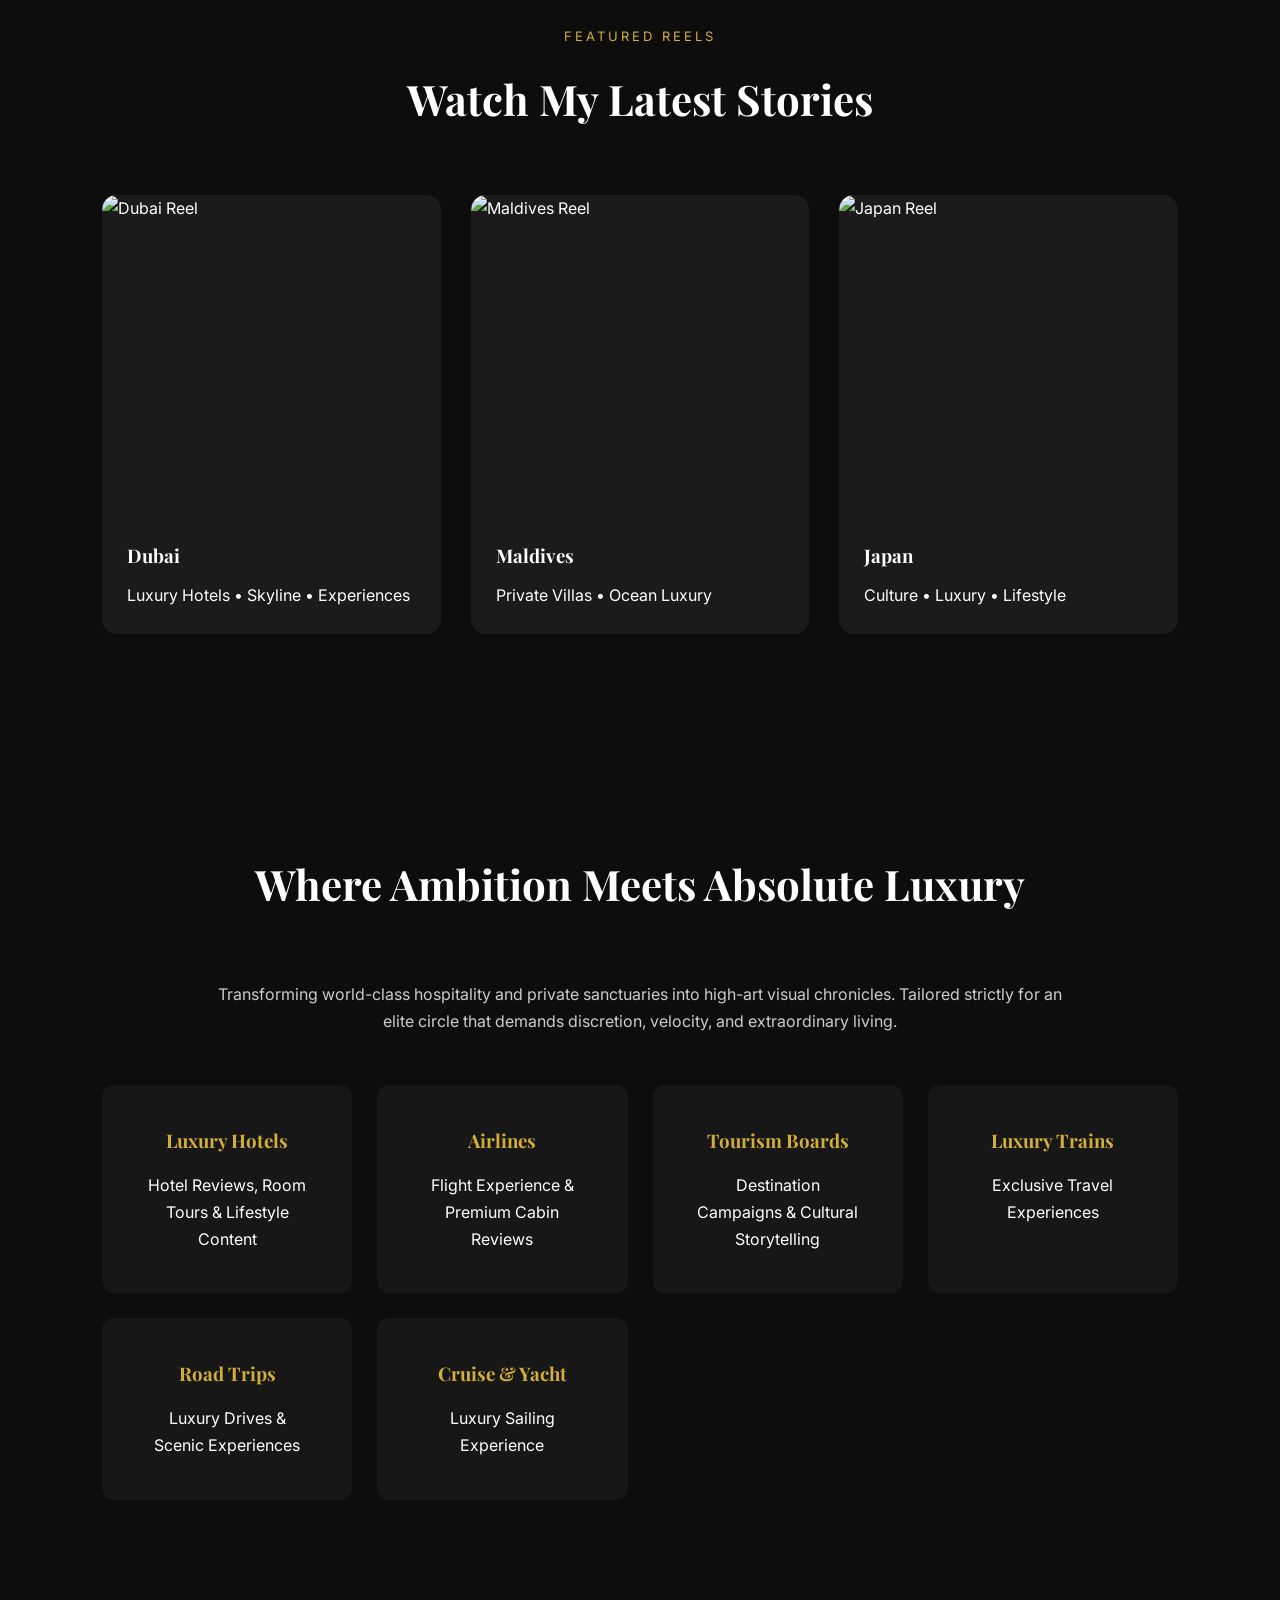
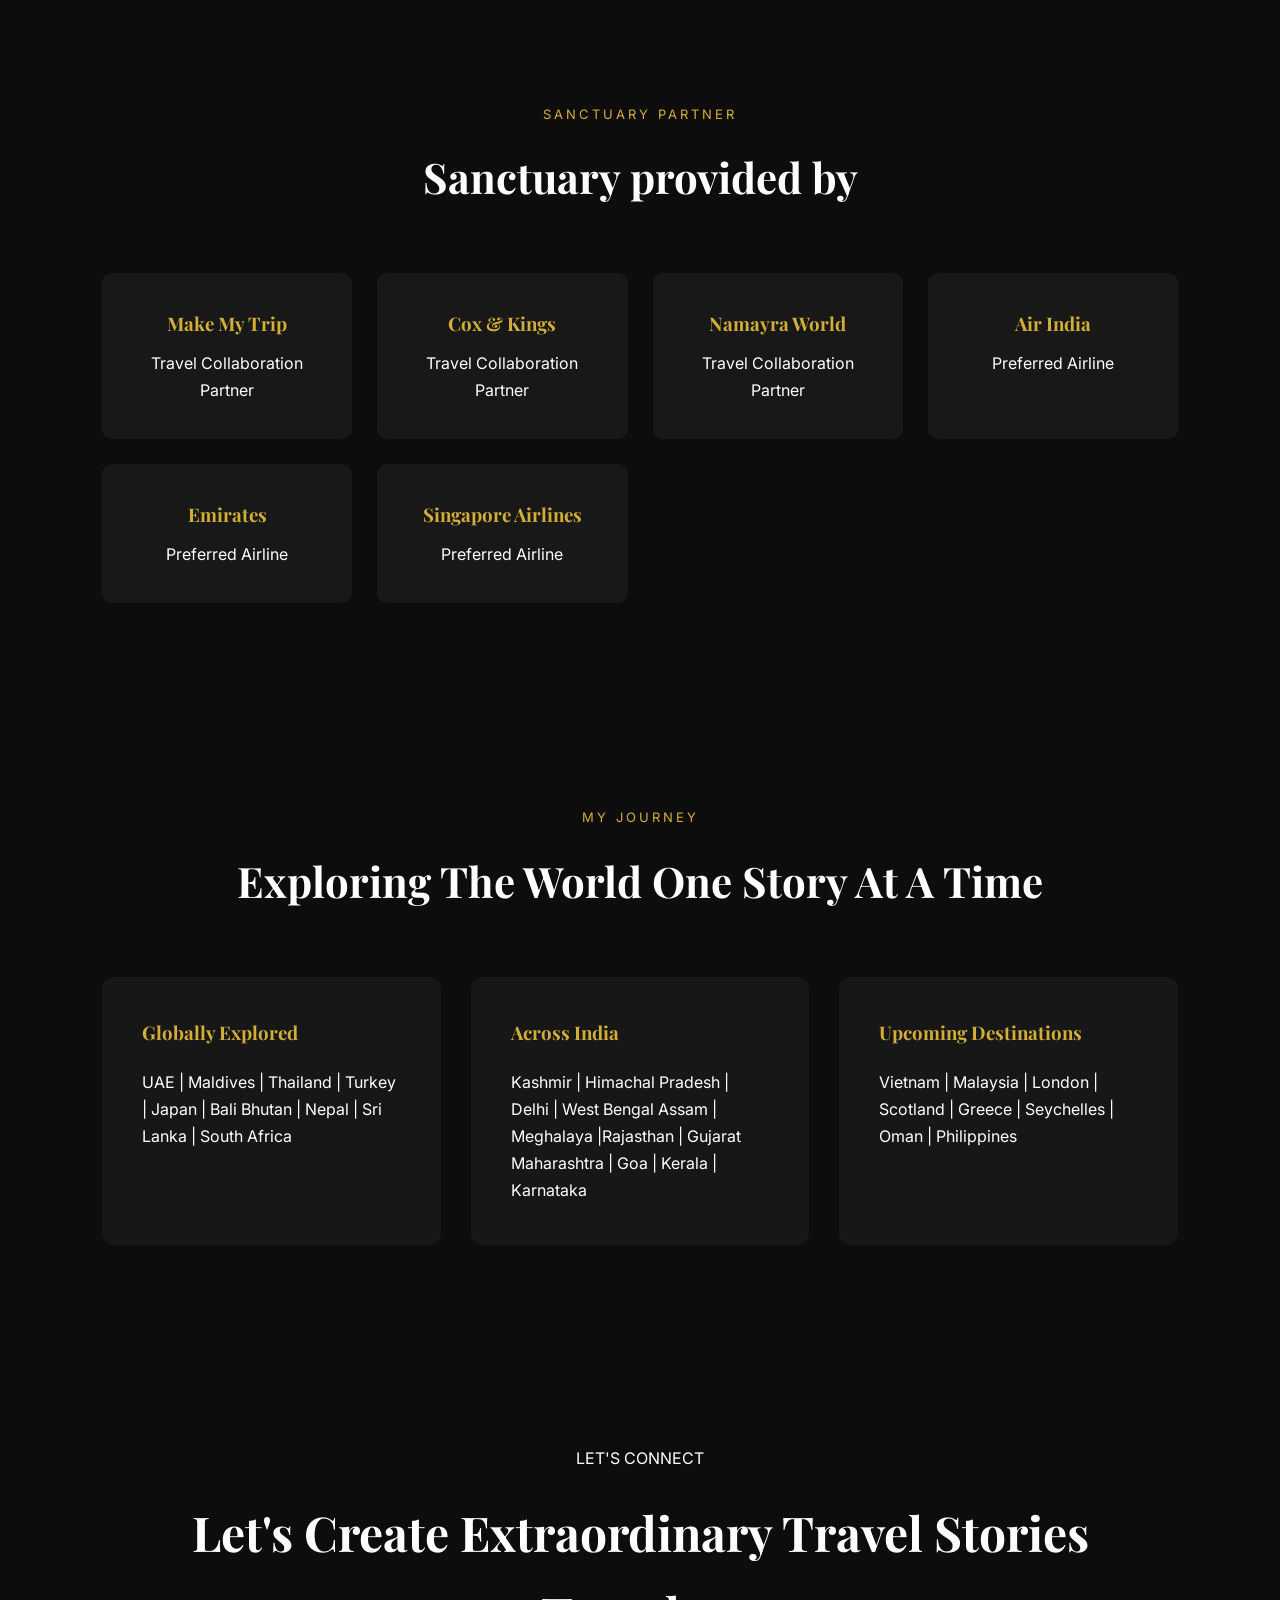
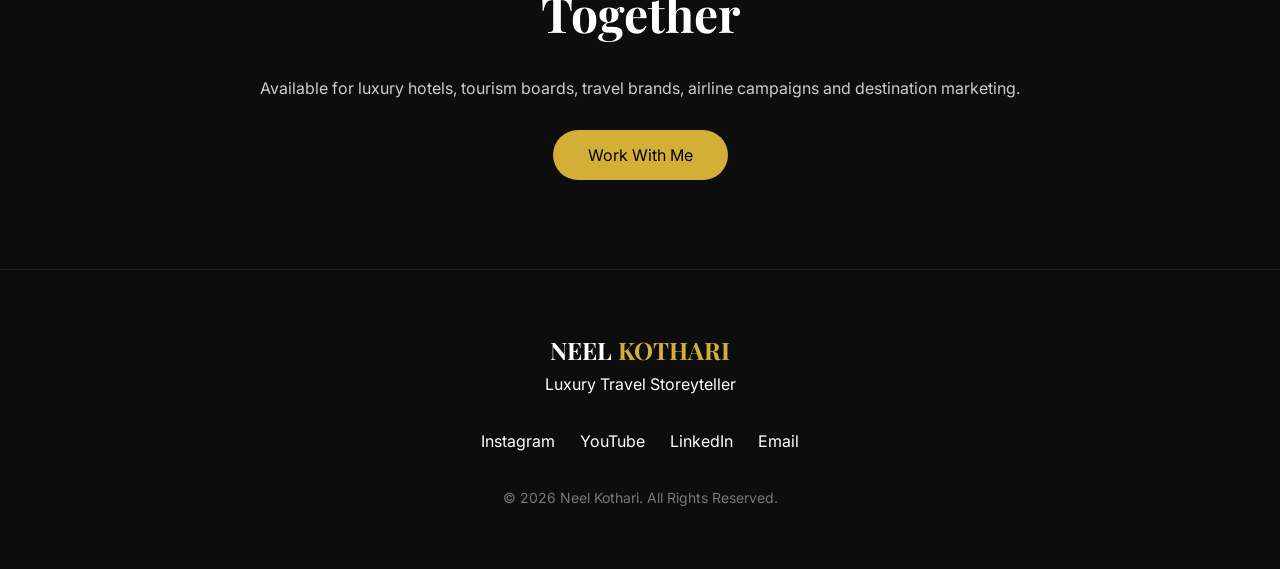
==== commit c68a16ef: "Update index.html" ====
--- a/index.html
+++ b/index.html
@@ -239,7 +239,7 @@
             </div>
         </div>
 
-        <div class="card large">
+        <div class="card">
             <img src="assets/images/destinations/maldives.jpg" alt="Maldives">
             <div class="card-content">
             </div>
--- a/style.css
+++ b/style.css
@@ -1,7 +1,6 @@
-/* ==========================================
-   NEEL KOTHARI
-   Luxury Travel Website
-   ========================================== */
+/* ==========================
+   RESET
+========================== */
 
 *{
     margin:0;
@@ -14,33 +13,45 @@
 }
 
 body{
-
-    background:#050505;
-
-    color:#ffffff;
-
     font-family:'Inter',sans-serif;
-
+    background:#0d0d0d;
+    color:#fff;
     overflow-x:hidden;
-
-}
-
-/* ==========================
-   VARIABLES
-========================== */
-
-:root{
-
---gold:#D4AF37;
-
---white:#ffffff;
-
---gray:#b8b8b8;
-
---dark:#050505;
-
---card:#111111;
-
+    line-height:1.7;
+}
+
+img{
+    width:100%;
+    display:block;
+}
+
+a{
+    text-decoration:none;
+    color:inherit;
+}
+
+section{
+    padding:100px 8%;
+}
+
+h1,h2,h3{
+    font-family:'Playfair Display',serif;
+}
+
+.section-title{
+    text-align:center;
+    margin-bottom:60px;
+}
+
+.section-title span{
+    color:#d4af37;
+    letter-spacing:3px;
+    font-size:13px;
+}
+
+.section-title h2{
+    margin-top:15px;
+    font-size:42px;
 }
 
 /* ==========================
@@ -48,113 +59,43 @@
 ========================== */
 
 header{
-
-position:fixed;
-
-top:0;
-
-left:0;
-
-width:100%;
-
-padding:22px 8%;
-
-display:flex;
-
-justify-content:space-between;
-
-align-items:center;
-
-background:rgba(5,5,5,.65);
-
-backdrop-filter:blur(12px);
-
-z-index:999;
-
+    position:fixed;
+    top:0;
+    width:100%;
+    padding:20px 8%;
+    display:flex;
+    justify-content:space-between;
+    align-items:center;
+    background:rgba(0,0,0,.5);
+    backdrop-filter:blur(10px);
+    z-index:999;
 }
 
 .logo h1{
-
-font-family:'Playfair Display',serif;
-
-font-size:32px;
-
-letter-spacing:3px;
-
+    font-size:28px;
 }
 
 .logo span{
-
-color:var(--gold);
-
+    color:#d4af37;
 }
 
 .logo p{
-
-font-size:12px;
-
-color:#cccccc;
-
-letter-spacing:2px;
-
-margin-top:5px;
-
-text-transform:uppercase;
-
+    font-size:12px;
+    letter-spacing:2px;
+    color:#ddd;
 }
 
 nav{
-
-display:flex;
-
-gap:35px;
-
+    display:flex;
+    gap:35px;
 }
 
 nav a{
-
-text-decoration:none;
-
-color:white;
-
-font-size:15px;
-
-transition:.3s;
-
-position:relative;
-
+    transition:.3s;
 }
 
 nav a:hover{
-
-color:var(--gold);
-
-}
-
-nav a::after{
-
-content:"";
-
-position:absolute;
-
-left:0;
-
-bottom:-8px;
-
-width:0;
-
-height:2px;
-
-background:var(--gold);
-
-transition:.3s;
-
-}
-
-nav a:hover::after{
-
-width:100%;
-
+    color:#d4af37;
 }
 
 /* ==========================
@@ -162,1320 +103,398 @@
 ========================== */
 
 .hero{
-
-height:100vh;
-
-display:flex;
-
-justify-content:center;
-
-align-items:center;
-
-text-align:center;
-
-padding:0 10%;
-
-background:
-
-linear-gradient(rgba(0,0,0,.55),rgba(0,0,0,.65)),
-
-url("assets/images/destinations/dubai.jpg");
-
-background-size:cover;
-
-background-position:center;
-
-position:relative;
-
+    height:100vh;
+    position:relative;
+    display:flex;
+    align-items:center;
+    justify-content:center;
+    text-align:center;
+    overflow:hidden;
+}
+
+.hero-video{
+    position:absolute;
+    width:100%;
+    height:100%;
+    object-fit:cover;
+}
+
+.overlay{
+    position:absolute;
+    inset:0;
+    background:rgba(0,0,0,.55);
 }
 
 .hero-content{
-
-max-width:950px;
-
-z-index:2;
-
+    position:relative;
+    z-index:2;
+    max-width:850px;
 }
 
 .hero-small{
-
-letter-spacing:5px;
-
-text-transform:uppercase;
-
-color:var(--gold);
-
-font-size:14px;
-
-margin-bottom:25px;
-
+    color:#d4af37;
+    letter-spacing:3px;
+    margin-bottom:20px;
 }
 
 .hero h2{
-
-font-family:'Playfair Display',serif;
-
-font-size:72px;
-
-line-height:1.15;
-
-margin-bottom:30px;
-
+    font-size:70px;
+    margin-bottom:25px;
 }
 
 .hero-description{
-
-font-size:20px;
-
-color:#d5d5d5;
-
-line-height:1.9;
-
-max-width:850px;
-
-margin:auto;
-
+    color:#ddd;
+    margin-bottom:35px;
 }
 
 .hero-buttons{
-
-margin-top:60px;
-
-display:flex;
-
-justify-content:center;
-
-gap:25px;
-
-flex-wrap:wrap;
-
-}
-
-.btn-primary{
-
-background:var(--gold);
-
-padding:18px 42px;
-
-color:black;
-
-text-decoration:none;
-
-font-weight:600;
-
-border-radius:6px;
-
-transition:.35s;
-
-}
-
-.btn-primary:hover{
-
-transform:translateY(-6px);
-
-}
-
-.btn-secondary{
-
-border:1px solid var(--gold);
-
-padding:18px 42px;
-
-text-decoration:none;
-
-color:white;
-
-border-radius:6px;
-
-transition:.35s;
-
-}
-
-.btn-secondary:hover{
-
-background:var(--gold);
-
-color:black;
-
-}
-
-/* ==========================
-COMMON SECTION
-========================== */
-
-section{
-
-padding:120px 8%;
-
-}
-
-.section-title{
-
-text-align:center;
-
-margin-bottom:70px;
-
-}
-
-.section-title span{
-
-color:var(--gold);
-
-letter-spacing:4px;
-
-font-size:14px;
-
-text-transform:uppercase;
-
-}
-
-.section-title h2{
-
-font-family:'Playfair Display',serif;
-
-font-size:52px;
-
-margin-top:18px;
-
-}
-
-/* ==========================
-ABOUT
-========================== */
-
-.about{
-
-display:grid;
-
-grid-template-columns:1fr 1fr;
-
-gap:80px;
-
-align-items:center;
-
-}
-
-.about-left img{
-
-width:100%;
-
-border-radius:20px;
-
-display:block;
-
-}
-
-.about-right span{
-
-color:var(--gold);
-
-letter-spacing:3px;
-
-font-size:14px;
-
-}
-
-.about-right h2{
-
-font-family:'Playfair Display',serif;
-
-font-size:52px;
-
-margin:20px 0 30px;
-
-}
-
-.about-right p{
-
-color:var(--gray);
-
-line-height:2;
-
-margin-bottom:25px;
-
-}
-
-.stats{
-
-display:grid;
-
-grid-template-columns:repeat(2,1fr);
-
-gap:25px;
-
-margin-top:40px;
-
-}
-
-.stats div{
-
-background:#111;
-
-padding:25px;
-
-border-radius:12px;
-
-border:1px solid rgba(255,255,255,.05);
-
-text-align:center;
-
-transition:.3s;
-
-}
-
-.stats div:hover{
-
-transform:translateY(-8px);
-
-border-color:var(--gold);
-
-}
-
-.stats h3{
-
-font-size:38px;
-
-color:var(--gold);
-
-margin-bottom:10px;
-
-}
-
-.stats p{
-
-margin:0;
-
-color:#ccc;
-
-}/* ==========================================
-   DESTINATIONS
-========================================== */
-
-.destination-grid{
-
-display:grid;
-
-grid-template-columns:repeat(auto-fit,minmax(320px,1fr));
-
-gap:35px;
-
-}
-
-.card{
-
-background:#111;
-
-border-radius:20px;
-
-overflow:hidden;
-
-transition:.4s;
-
-border:1px solid rgba(255,255,255,.06);
-
-}
-
-.card:hover{
-
-transform:translateY(-12px);
-
-border-color:var(--gold);
-
-box-shadow:0 20px 60px rgba(212,175,55,.15);
-
-}
-
-.card img{
-
-width:100%;
-
-height:420px;
-
-object-fit:cover;
-
-display:block;
-
-transition:.5s;
-
-}
-
-.card:hover img{
-
-transform:scale(1.08);
-
-}
-
-.card-content{
-
-padding:30px;
-
-}
-
-.card-content h3{
-
-font-family:'Playfair Display',serif;
-
-font-size:30px;
-
-margin-bottom:10px;
-
-}
-
-.card-content p{
-
-color:var(--gray);
-
-line-height:1.8;
-
-}
-
-/* ==========================================
-   REELS
-========================================== */
-
-.reels{
-
-background:#080808;
-
-}
-
-.reel-grid{
-
-display:grid;
-
-grid-template-columns:repeat(auto-fit,minmax(260px,1fr));
-
-gap:35px;
-
-}
-
-.reel-card{
-
-background:#111;
-
-border-radius:20px;
-
-overflow:hidden;
-
-text-decoration:none;
-
-color:white;
-
-transition:.4s;
-
-display:block;
-
-border:1px solid rgba(255,255,255,.08);
-
-}
-
-.reel-card img{
-
-width:100%;
-
-height:420px;
-
-object-fit:cover;
-
-transition:.5s;
-
-}
-
-.reel-card:hover img{
-
-transform:scale(1.08);
-
-}
-
-.reel-card:hover{
-
-transform:translateY(-10px);
-
-border-color:#D4AF37;
-
-box-shadow:0 20px 50px rgba(212,175,55,.18);
-
-}
-
-.reel-card::before{
-
-content:"▶";
-
-position:absolute;
-
-top:25px;
-
-right:25px;
-
-width:60px;
-
-height:60px;
-
-border-radius:50%;
-
-background:rgba(212,175,55,.15);
-
-display:flex;
-
-justify-content:center;
-
-align-items:center;
-
-font-size:26px;
-
-color:var(--gold);
-
-}
-
-.reel-card:hover{
-
-transform:translateY(-10px);
-
-border-color:var(--gold);
-
-}
-
-.reel-card h3{
-
-font-size:32px;
-
-font-family:'Playfair Display',serif;
-
-margin-bottom:12px;
-
-}
-
-.reel-card p{
-
-color:var(--gray);
-
-}
-
-/* ==========================================
-   COLLABORATION
-========================================== */
-
-.collaboration{
-
-text-align:center;
-
-}
-
-.collaboration-text{
-
-max-width:850px;
-
-margin:30px auto 70px;
-
-color:var(--gray);
-
-font-size:20px;
-
-line-height:2;
-
-}
-
-.services-grid{
-
-display:grid;
-
-grid-template-columns:repeat(auto-fit,minmax(240px,1fr));
-
-gap:25px;
-
-}
-
-.service{
-
-background:#111;
-
-padding:35px;
-
-border-radius:15px;
-
-font-size:20px;
-
-border:1px solid rgba(255,255,255,.05);
-
-transition:.35s;
-
-}
-
-.service:hover{
-
-background:var(--gold);
-
-color:black;
-
-transform:translateY(-8px);
-
-}
-
-/* ==========================================
-   CONTACT
-========================================== */
-
-.contact{
-
-text-align:center;
-
-background:#090909;
-
-}
-
-.contact span{
-
-color:var(--gold);
-
-letter-spacing:4px;
-
-}
-
-.contact h2{
-
-font-family:'Playfair Display',serif;
-
-font-size:58px;
-
-max-width:900px;
-
-margin:30px auto;
-
-line-height:1.2;
-
-}
-
-.contact p{
-
-max-width:850px;
-
-margin:auto;
-
-color:var(--gray);
-
-font-size:20px;
-
-line-height:2;
-
-margin-bottom:50px;
-
-}
-
-/* ==========================================
-   FOOTER
-========================================== */
-
-footer{
-
-background:#030303;
-
-padding:80px 8%;
-
-text-align:center;
-
-border-top:1px solid rgba(255,255,255,.06);
-
-}
-
-footer h2{
-
-font-family:'Playfair Display',serif;
-
-font-size:42px;
-
-margin-bottom:10px;
-
-}
-
-footer span{
-
-color:var(--gold);
-
-}
-
-footer p{
-
-color:#888;
-
-margin:15px 0;
-
-}
-
-.footer-links{
-
-display:flex;
-
-justify-content:center;
-
-gap:30px;
-
-flex-wrap:wrap;
-
-margin:40px 0;
-
-}
-
-.footer-links a{
-
-text-decoration:none;
-
-color:white;
-
-transition:.3s;
-
-}
-
-.footer-links a:hover{
-
-color:var(--gold);
-
-}
-
-/* ==========================================
-   SIMPLE ANIMATIONS
-========================================== */
-
-.card,
-.reel-card,
-.service,
-.stats div{
-
-transition:all .35s ease;
-
-}
-
-img{
-
-max-width:100%;
-
-display:block;
-
-}/* ==========================================
-   RESPONSIVE DESIGN
-========================================== */
-
-@media (max-width:1200px){
-
-.hero h2{
-
-font-size:58px;
-
-}
-
-.about{
-
-grid-template-columns:1fr;
-
-}
-
-.about-left{
-
-text-align:center;
-
-}
-
-.about-left img{
-
-max-width:500px;
-
-margin:auto;
-
-}
-
-}
-
-@media (max-width:992px){
-
-header{
-
-padding:20px 6%;
-
-flex-direction:column;
-
-gap:20px;
-
-}
-
-nav{
-
-flex-wrap:wrap;
-
-justify-content:center;
-
-gap:18px;
-
-}
-
-.hero{
-
-padding:0 6%;
-
-}
-
-.hero h2{
-
-font-size:48px;
-
-}
-
-.section-title h2{
-
-font-size:42px;
-
-}
-
-.contact h2{
-
-font-size:44px;
-
-}
-
-}
-
-@media (max-width:768px){
-
-.hero{
-
-height:90vh;
-
-}
-
-.hero h2{
-
-font-size:38px;
-
-}
-
-.hero-description{
-
-font-size:17px;
-
-}
-
-.hero-buttons{
-
-flex-direction:column;
-
-align-items:center;
-
+    display:flex;
+    justify-content:center;
+    gap:20px;
+    flex-wrap:wrap;
 }
 
 .btn-primary,
 .btn-secondary{
-
-width:260px;
-
-text-align:center;
-
+    padding:15px 35px;
+    border-radius:40px;
+    transition:.4s;
+}
+
+.btn-primary{
+    background:#d4af37;
+    color:#000;
+}
+
+.btn-secondary{
+    border:1px solid #fff;
+}
+
+.btn-primary:hover{
+    transform:translateY(-4px);
+}
+
+.btn-secondary:hover{
+    background:#fff;
+    color:#000;
+}
+
+/* ==========================
+ABOUT
+========================== */
+
+.about{
+    display:grid;
+    grid-template-columns:1fr 1fr;
+    gap:70px;
+    align-items:center;
+}
+
+.about img{
+    border-radius:15px;
+}
+
+.about span{
+    color:#d4af37;
+}
+
+.about h2{
+    margin:15px 0 25px;
+    font-size:42px;
+}
+
+.about p{
+    color:#ccc;
 }
 
 .stats{
-
-grid-template-columns:1fr;
-
+    margin-top:40px;
+    display:grid;
+    grid-template-columns:repeat(4,1fr);
+    gap:20px;
+}
+
+.stats div{
+    text-align:center;
+    background:#1b1b1b;
+    padding:25px;
+    border-radius:10px;
+}
+
+.stats h3{
+    color:#d4af37;
+    font-size:34px;
+}
+
+/* ==========================
+DESTINATIONS
+========================== */
+
+.destination-grid{
+    display:grid;
+    grid-template-columns:repeat(auto-fit,minmax(280px,1fr));
+    gap:25px;
+}
+
+.card{
+    overflow:hidden;
+    border-radius:15px;
+    position:relative;
+}
+
+.card.large{
+    grid-column:span 2;
 }
 
 .card img{
-
-height:320px;
-
+    height:350px;
+    object-fit:cover;
+    transition:.6s;
+}
+
+.card:hover img{
+    transform:scale(1.08);
+}
+
+.card-content{
+    position:absolute;
+    bottom:0;
+    width:100%;
+    padding:25px;
+    background:linear-gradient(transparent,rgba(0,0,0,.85));
+}
+
+/* ==========================
+REELS
+========================== */
+
+.reel-grid{
+    display:grid;
+    grid-template-columns:repeat(auto-fit,minmax(300px,1fr));
+    gap:30px;
 }
 
 .reel-card{
-
-height:420px;
-
+    background:#1b1b1b;
+    border-radius:15px;
+    overflow:hidden;
+    transition:.4s;
+}
+
+.reel-card:hover{
+    transform:translateY(-8px);
+}
+
+.reel-card img{
+    height:320px;
+    object-fit:cover;
+}
+
+.reel-card h3{
+    margin-bottom:10px;
+}
+
+.reel-card .card-content{
+    position:static;
+    background:#1b1b1b;
+}
+
+/* ==========================
+SERVICES
+========================== */
+
+.collaboration{
+    text-align:center;
+}
+
+.collaboration-text{
+    max-width:850px;
+    margin:auto;
+    color:#ccc;
+}
+
+.services-grid{
+    display:grid;
+    grid-template-columns:repeat(auto-fit,minmax(250px,1fr));
+    gap:25px;
+    margin-top:50px;
+}
+
+.service{
+    background:#171717;
+    padding:40px;
+    border-radius:12px;
+    transition:.4s;
+}
+
+.service:hover{
+    transform:translateY(-8px);
+}
+
+.service h3{
+    color:#d4af37;
+    margin-bottom:15px;
+}
+
+/* ==========================
+BRANDS
+========================== */
+
+.brand-grid{
+    display:grid;
+    grid-template-columns:repeat(auto-fit,minmax(220px,1fr));
+    gap:25px;
+}
+
+.brand-card{
+    background:#181818;
+    text-align:center;
+    padding:35px;
+    border-radius:10px;
+}
+
+.brand-card h3{
+    color:#d4af37;
+    margin-bottom:10px;
+}
+
+/* ==========================
+JOURNEY
+========================== */
+
+.journey-container{
+    display:grid;
+    grid-template-columns:repeat(auto-fit,minmax(300px,1fr));
+    gap:30px;
+}
+
+.journey-box{
+    background:#171717;
+    padding:40px;
+    border-radius:12px;
+}
+
+.journey-box h3{
+    color:#d4af37;
+    margin-bottom:20px;
+}
+
+/* ==========================
+CONTACT
+========================== */
+
+.contact{
+    text-align:center;
 }
 
 .contact h2{
-
-font-size:36px;
-
-}
-
-footer h2{
-
-font-size:32px;
-
-}
-
-}
-
-@media (max-width:480px){
-
-.logo h1{
-
-font-size:24px;
-
-}
-
-.logo p{
-
-font-size:10px;
-
+    font-size:48px;
+    margin:20px 0;
+}
+
+.contact p{
+    color:#ccc;
+    max-width:800px;
+    margin:0 auto 40px;
+}
+
+/* ==========================
+FOOTER
+========================== */
+
+footer{
+    text-align:center;
+    padding:60px 8%;
+    border-top:1px solid #222;
+}
+
+footer span{
+    color:#d4af37;
+}
+
+.footer-links{
+    display:flex;
+    justify-content:center;
+    gap:25px;
+    margin:30px 0;
+}
+
+.footer-links a:hover{
+    color:#d4af37;
+}
+
+.copyright{
+    color:#777;
+    font-size:14px;
+}
+
+/* ==========================
+RESPONSIVE
+========================== */
+
+@media(max-width:992px){
+
+.about{
+    grid-template-columns:1fr;
+}
+
+.stats{
+    grid-template-columns:repeat(2,1fr);
+}
+
+.hero h2{
+    font-size:50px;
+}
+
+.card.large{
+    grid-column:span 1;
+}
+
+}
+
+@media(max-width:768px){
+
+header{
+    flex-direction:column;
+    gap:20px;
 }
 
 nav{
-
-gap:12px;
-
-}
-
-nav a{
-
-font-size:14px;
-
+    flex-wrap:wrap;
+    justify-content:center;
 }
 
 .hero h2{
-
-font-size:30px;
-
-}
-
-.hero-description{
-
-font-size:16px;
-
-line-height:1.7;
-
+    font-size:40px;
 }
 
 .section-title h2{
-
-font-size:34px;
-
-}
-
-.about-right h2{
-
-font-size:34px;
-
-}
-
-.contact h2{
-
-font-size:30px;
-
-}
-
-section{
-
-padding:80px 5%;
-
-}
-
-}
-
-/* ==========================================
-SCROLL BAR
-========================================== */
-
-::-webkit-scrollbar{
-
-width:10px;
-
-}
-
-::-webkit-scrollbar-track{
-
-background:#050505;
-
-}
-
-::-webkit-scrollbar-thumb{
-
-background:#D4AF37;
-
-border-radius:20px;
-
-}
-
-/* ==========================================
-SELECTION
-========================================== */
-
-::selection{
-
-background:#D4AF37;
-
-color:black;
-
-}
-
-/* ==========================================
-IMAGE EFFECT
-========================================== */
-
-img{
-
-transition:.6s ease;
-
-}
-
-img:hover{
-
-filter:brightness(105%);
-
-}
-
-/* ==========================================
-BUTTON EFFECT
-========================================== */
+    font-size:34px;
+}
+
+.stats{
+    grid-template-columns:1fr 1fr;
+}
+
+}
+
+@media(max-width:500px){
+
+.hero h2{
+    font-size:32px;
+}
+
+.stats{
+    grid-template-columns:1fr;
+}
+
+.hero-buttons{
+    flex-direction:column;
+}
 
 .btn-primary,
 .btn-secondary{
-
-transition:.35s ease;
-
-}
-
-.btn-primary:hover{
-
-box-shadow:0 15px 40px rgba(212,175,55,.35);
-
-}
-
-.btn-secondary:hover{
-
-box-shadow:0 15px 40px rgba(212,175,55,.25);
-
-}
-
-/* ==========================================
-FADE IN
-========================================== */
-
-.fade{
-
-opacity:0;
-
-transform:translateY(50px);
-
-transition:1s;
-
-}
-
-.fade.show{
-
-opacity:1;
-
-transform:translateY(0);
-
-}.hero{
-
-position:relative;
-
-overflow:hidden;
-
-}
-
-.hero-video{
-
-position:absolute;
-
-top:0;
-
-left:0;
-
-width:100%;
-
-height:100%;
-
-object-fit:cover;
-
-z-index:-2;
-
-}
-
-.overlay{
-
-position:absolute;
-
-top:0;
-
-left:0;
-
-width:100%;
-
-height:100%;
-
-background:linear-gradient(rgba(0,0,0,.45),rgba(0,0,0,.75));
-
-z-index:-1;
-
-}/* ===========================
-BRANDS
-=========================== */
-
-.brands{
-
-background:#080808;
-
-}
-
-.brand-grid{
-
-display:grid;
-
-grid-template-columns:repeat(auto-fit,minmax(250px,1fr));
-
-gap:30px;
-
-margin-top:60px;
-
-}
-
-.brand-card{
-
-background:#111;
-
-padding:40px;
-
-border-radius:15px;
-
-text-align:center;
-
-border:1px solid rgba(255,255,255,.08);
-
-transition:.35s;
-
-}
-
-.brand-card:hover{
-
-transform:translateY(-10px);
-
-border-color:#D4AF37;
-
-box-shadow:0 20px 40px rgba(212,175,55,.15);
-
-}
-
-.brand-card h3{
-
-font-size:24px;
-
-margin-bottom:15px;
-
-font-family:'Playfair Display',serif;
-
-}
-
-.brand-card p{
-
-color:#bbbbbb;
-
-line-height:1.7;
-
-}/* ===========================
-DESTINATION GALLERY
-=========================== */
-
-.destination-grid{
-
-display:grid;
-
-grid-template-columns:repeat(auto-fit,minmax(320px,1fr));
-
-gap:30px;
-
-margin-top:60px;
-
-}
-
-.card{
-
-position:relative;
-
-overflow:hidden;
-
-border-radius:20px;
-
-height:420px;
-
-cursor:pointer;
-
-}
-
-.card.large{
-
-grid-column:span 2;
-
-}
-
-.card img{
-
-width:100%;
-
-height:100%;
-
-object-fit:cover;
-
-transition:.6s;
-
-}
-
-.card:hover img{
-
-transform:scale(1.08);
-
-}
-
-.card-content{
-
-position:absolute;
-
-bottom:0;
-
-left:0;
-
-width:100%;
-
-padding:30px;
-
-background:linear-gradient(to top,rgba(0,0,0,.85),transparent);
-
-}
-
-.card h3{
-
-font-size:34px;
-
-font-family:'Playfair Display',serif;
-
-margin-bottom:10px;
-
-}
-
-.card p{
-
-color:#ddd;
-
-}
-
-@media(max-width:768px){
-
-.card.large{
-
-grid-column:span 1;
-
-}
-
-}/* ===========================
-JOURNEY
-=========================== */
-
-.journey{
-
-padding:100px 8%;
-
-background:#0b0b0b;
-
-}
-
-.journey-container{
-
-display:grid;
-
-grid-template-columns:repeat(auto-fit,minmax(320px,1fr));
-
-gap:30px;
-
-margin-top:60px;
-
-}
-
-.journey-box{
-
-background:#111;
-
-padding:40px;
-
-border-radius:20px;
-
-border:1px solid rgba(255,255,255,.08);
-
-transition:.4s;
-
-}
-
-.journey-box:hover{
-
-transform:translateY(-10px);
-
-border-color:#D4AF37;
-
-box-shadow:0 15px 40px rgba(212,175,55,.15);
-
-}
-
-.journey-box h3{
-
-margin-bottom:20px;
-
-font-size:28px;
-
-font-family:'Playfair Display',serif;
-
-}
-
-.journey-box p{
-
-color:#bbbbbb;
-
-line-height:1.8;
-
-}/* ABOUT PAGE */
-
-.about-page{
-
-display:grid;
-
-grid-template-columns:1fr 1fr;
-
-gap:60px;
-
-padding:120px 8%;
-
-align-items:center;
-
-}
-
-.about-image img{
-
-width:100%;
-
-border-radius:20px;
-
-}
-
-.about-content h2{
-
-font-size:52px;
-
-margin:20px 0;
-
-font-family:'Playfair Display',serif;
-
-}
-
-.about-content p{
-
-color:#bbbbbb;
-
-line-height:1.9;
-
-margin-bottom:20px;
-
-}
-
-@media(max-width:900px){
-
-.about-page{
-
-grid-template-columns:1fr;
-
-}
-
-}
+    width:100%;
+}
+
+}
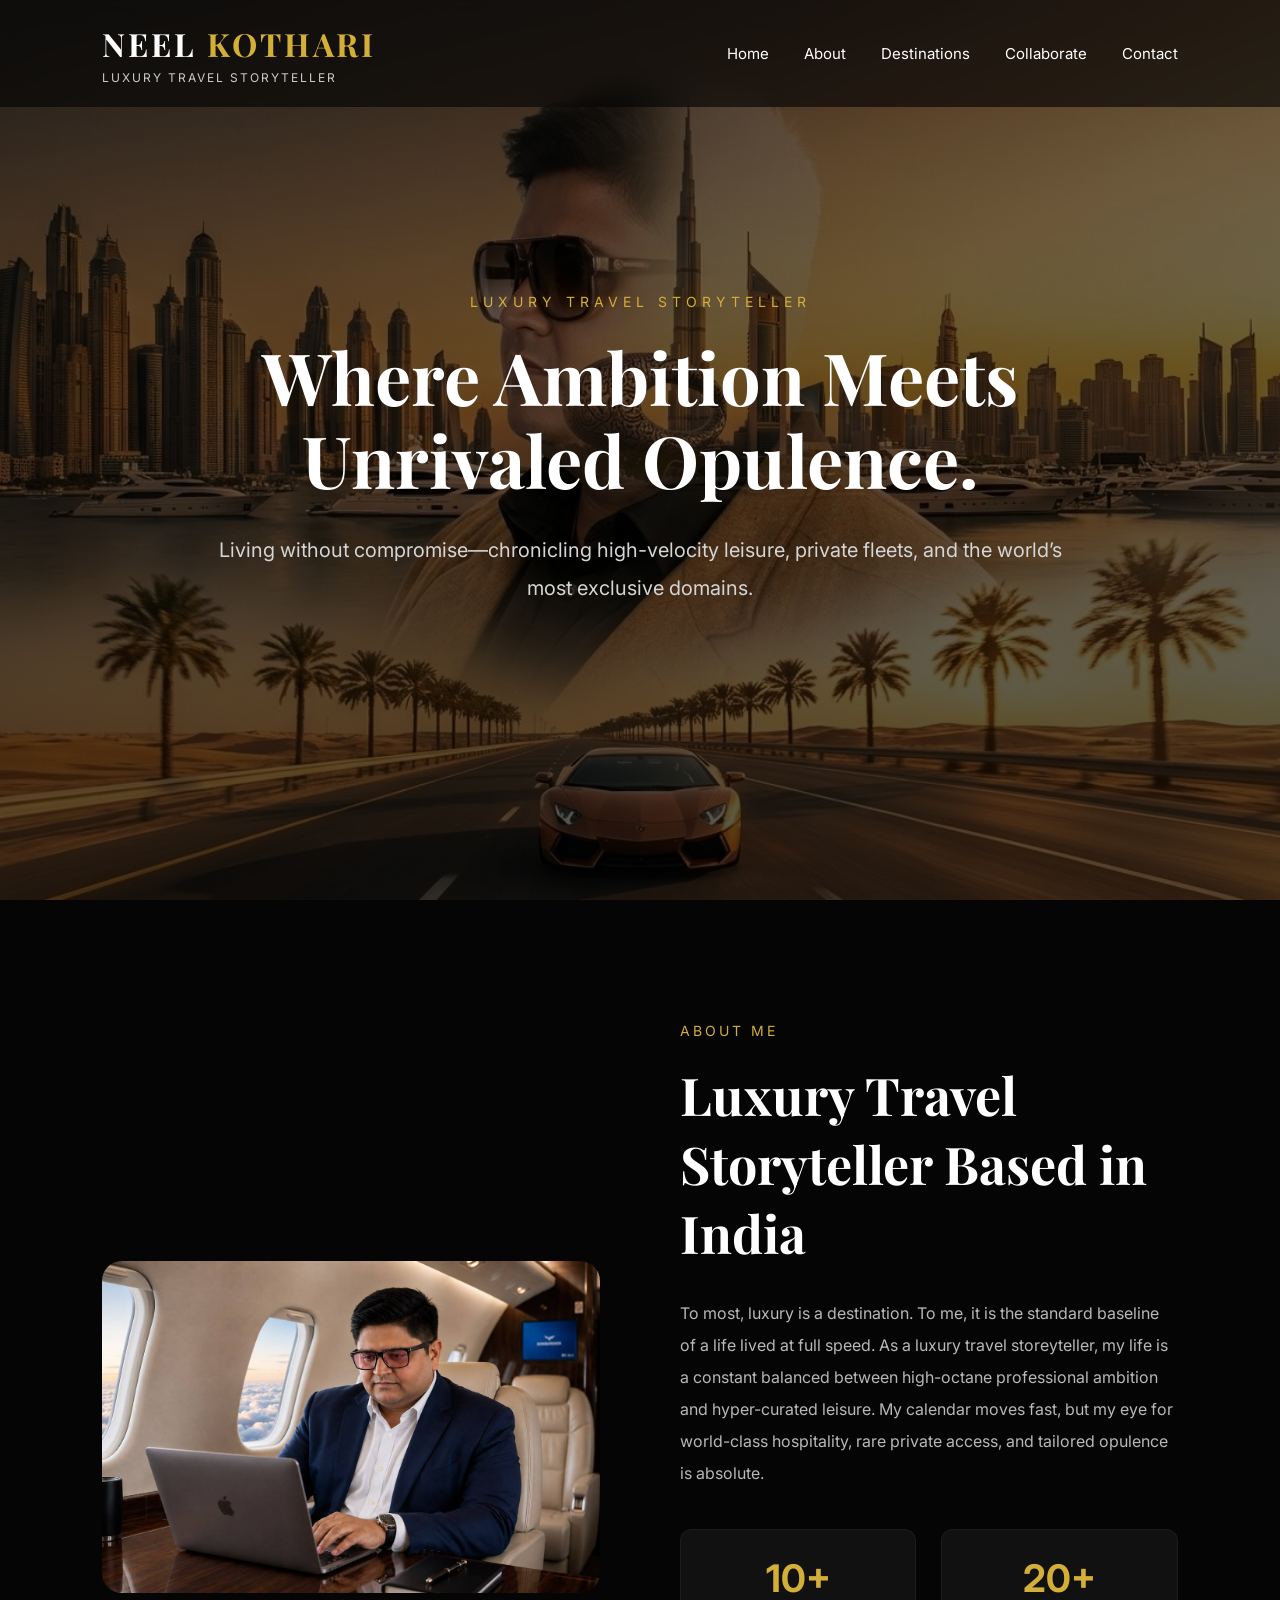
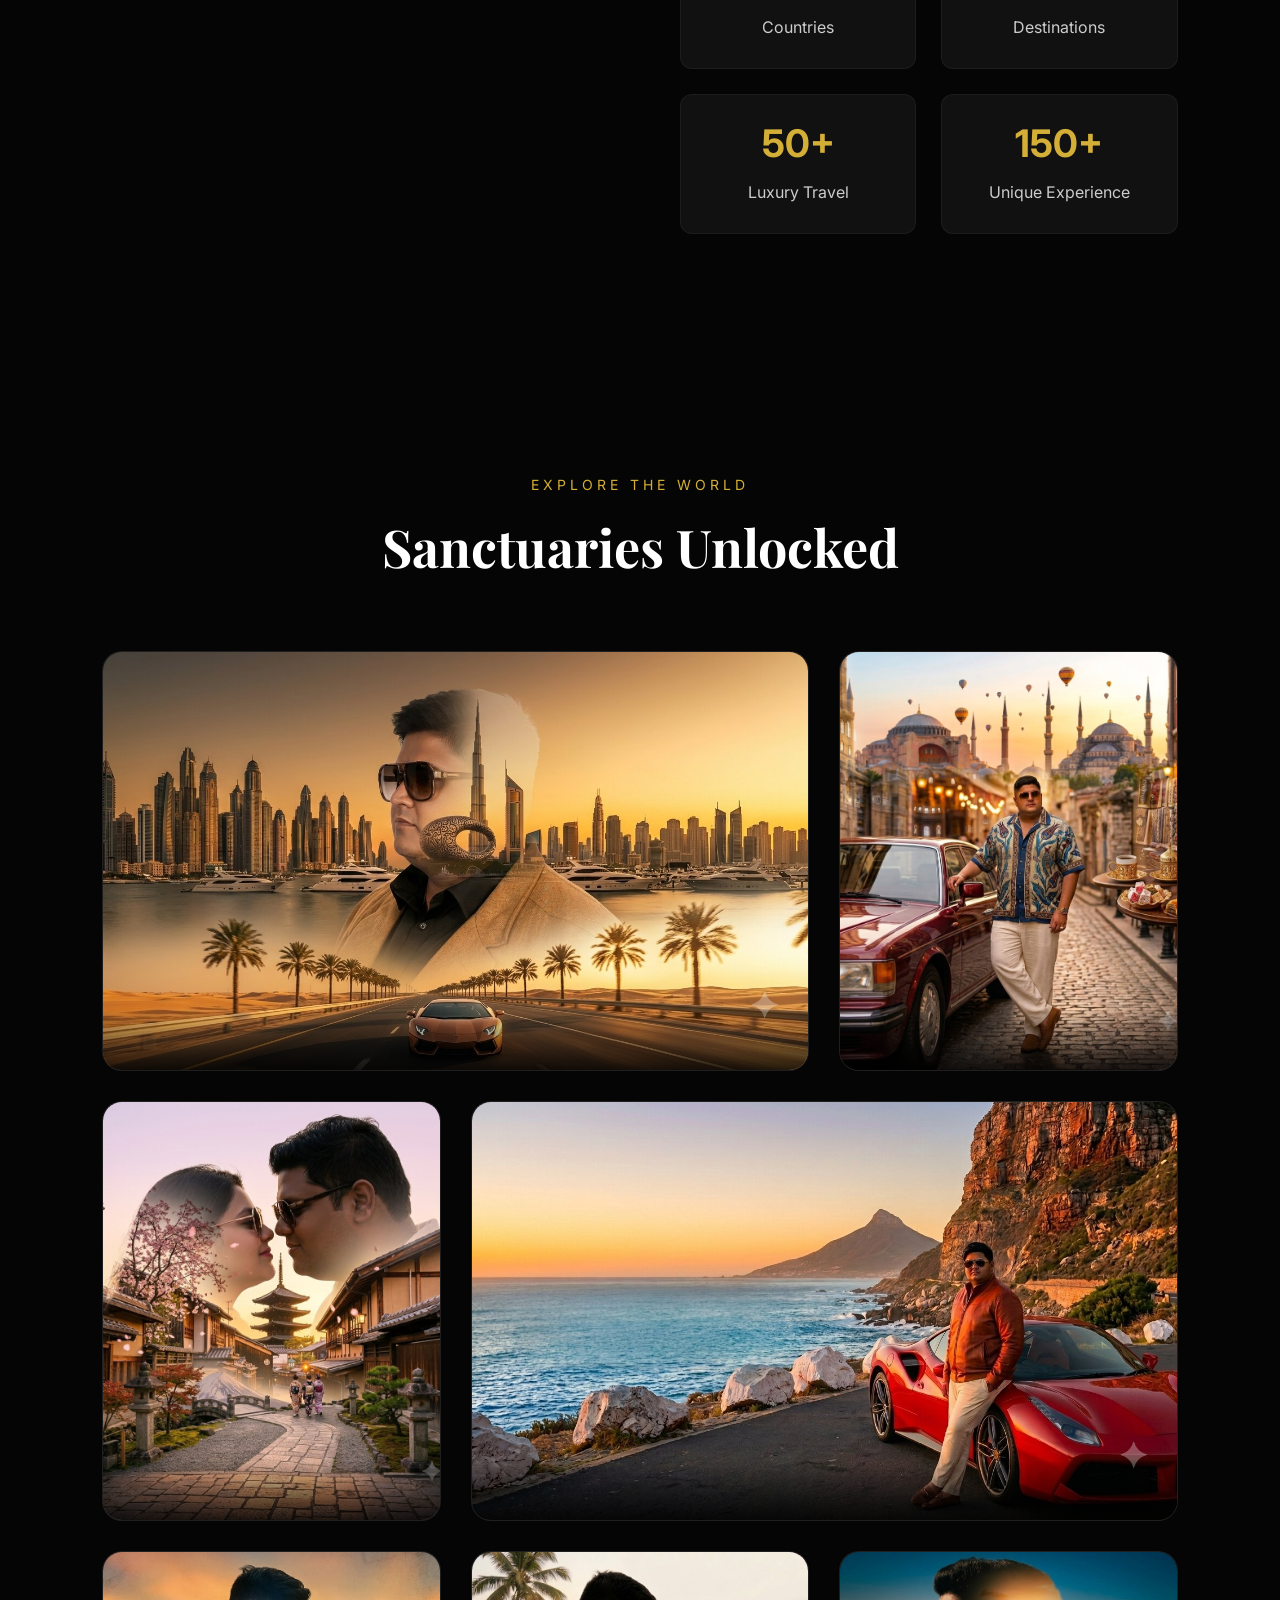
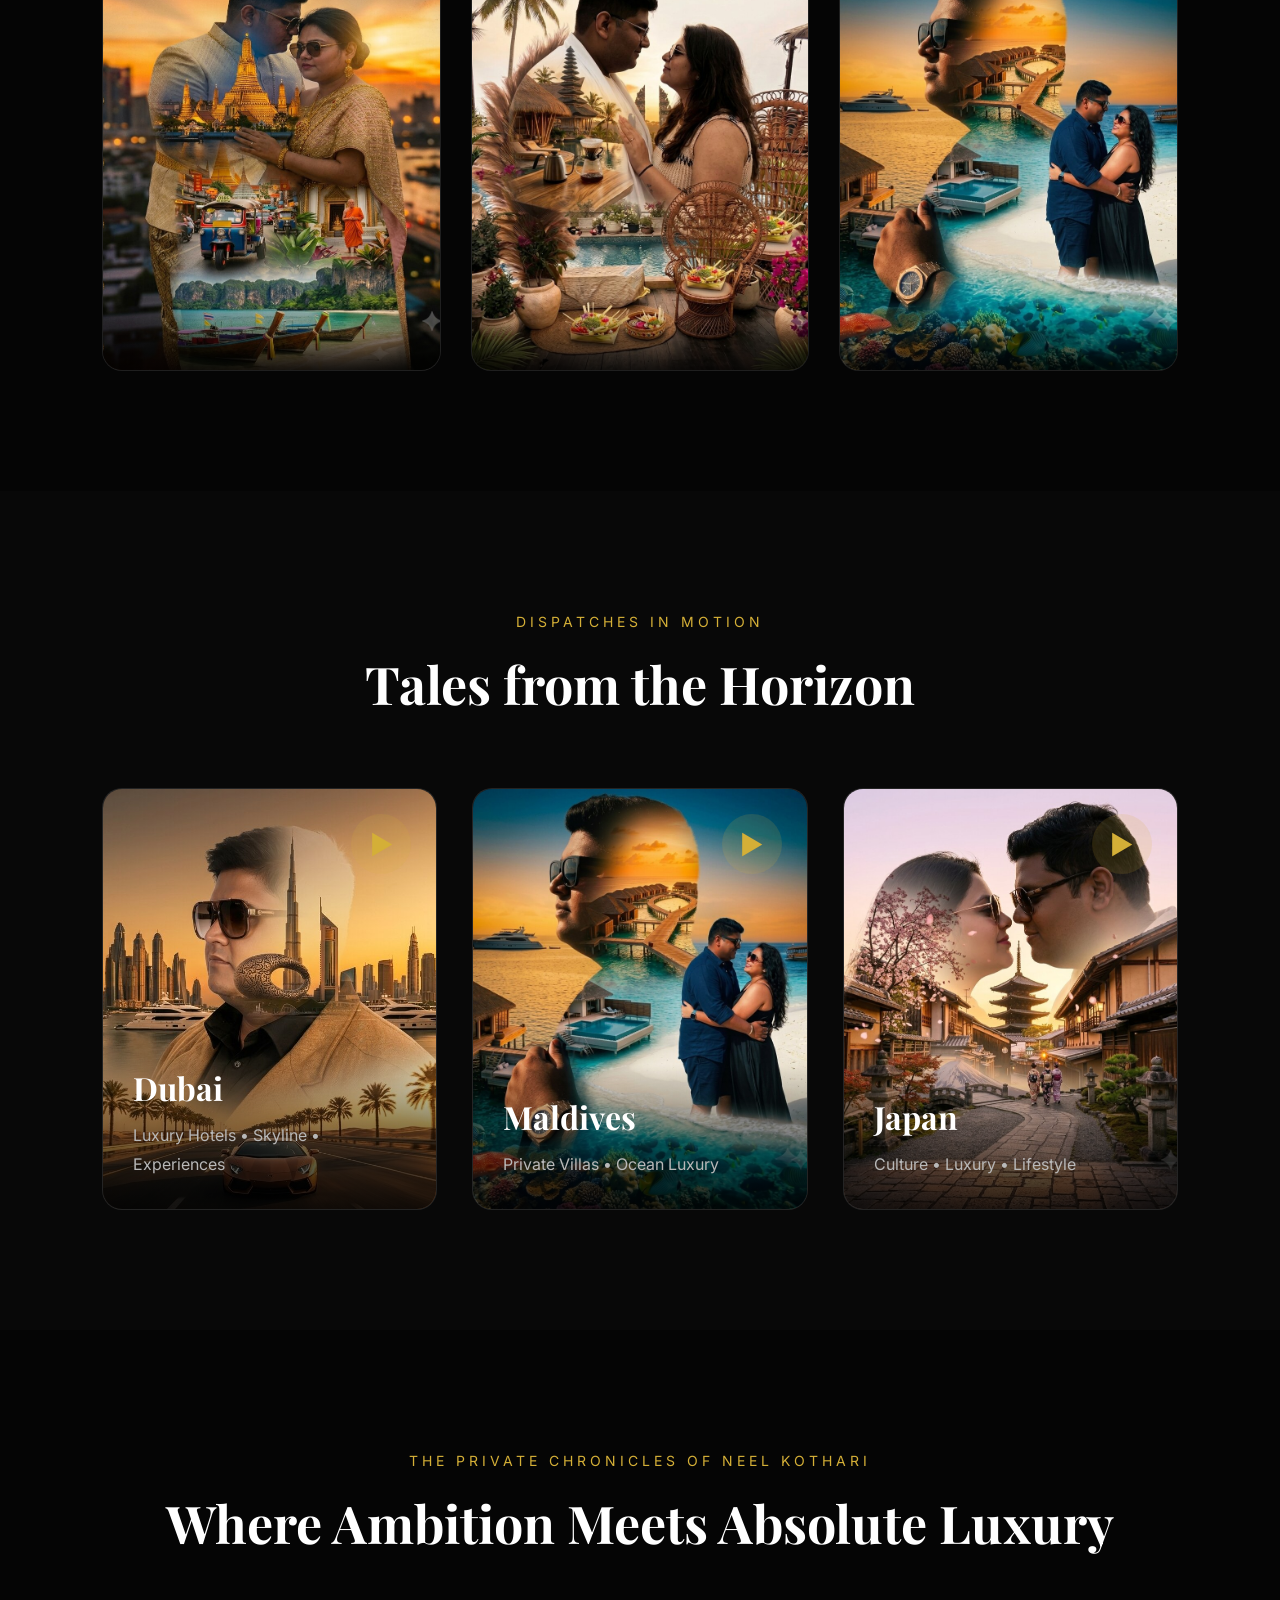
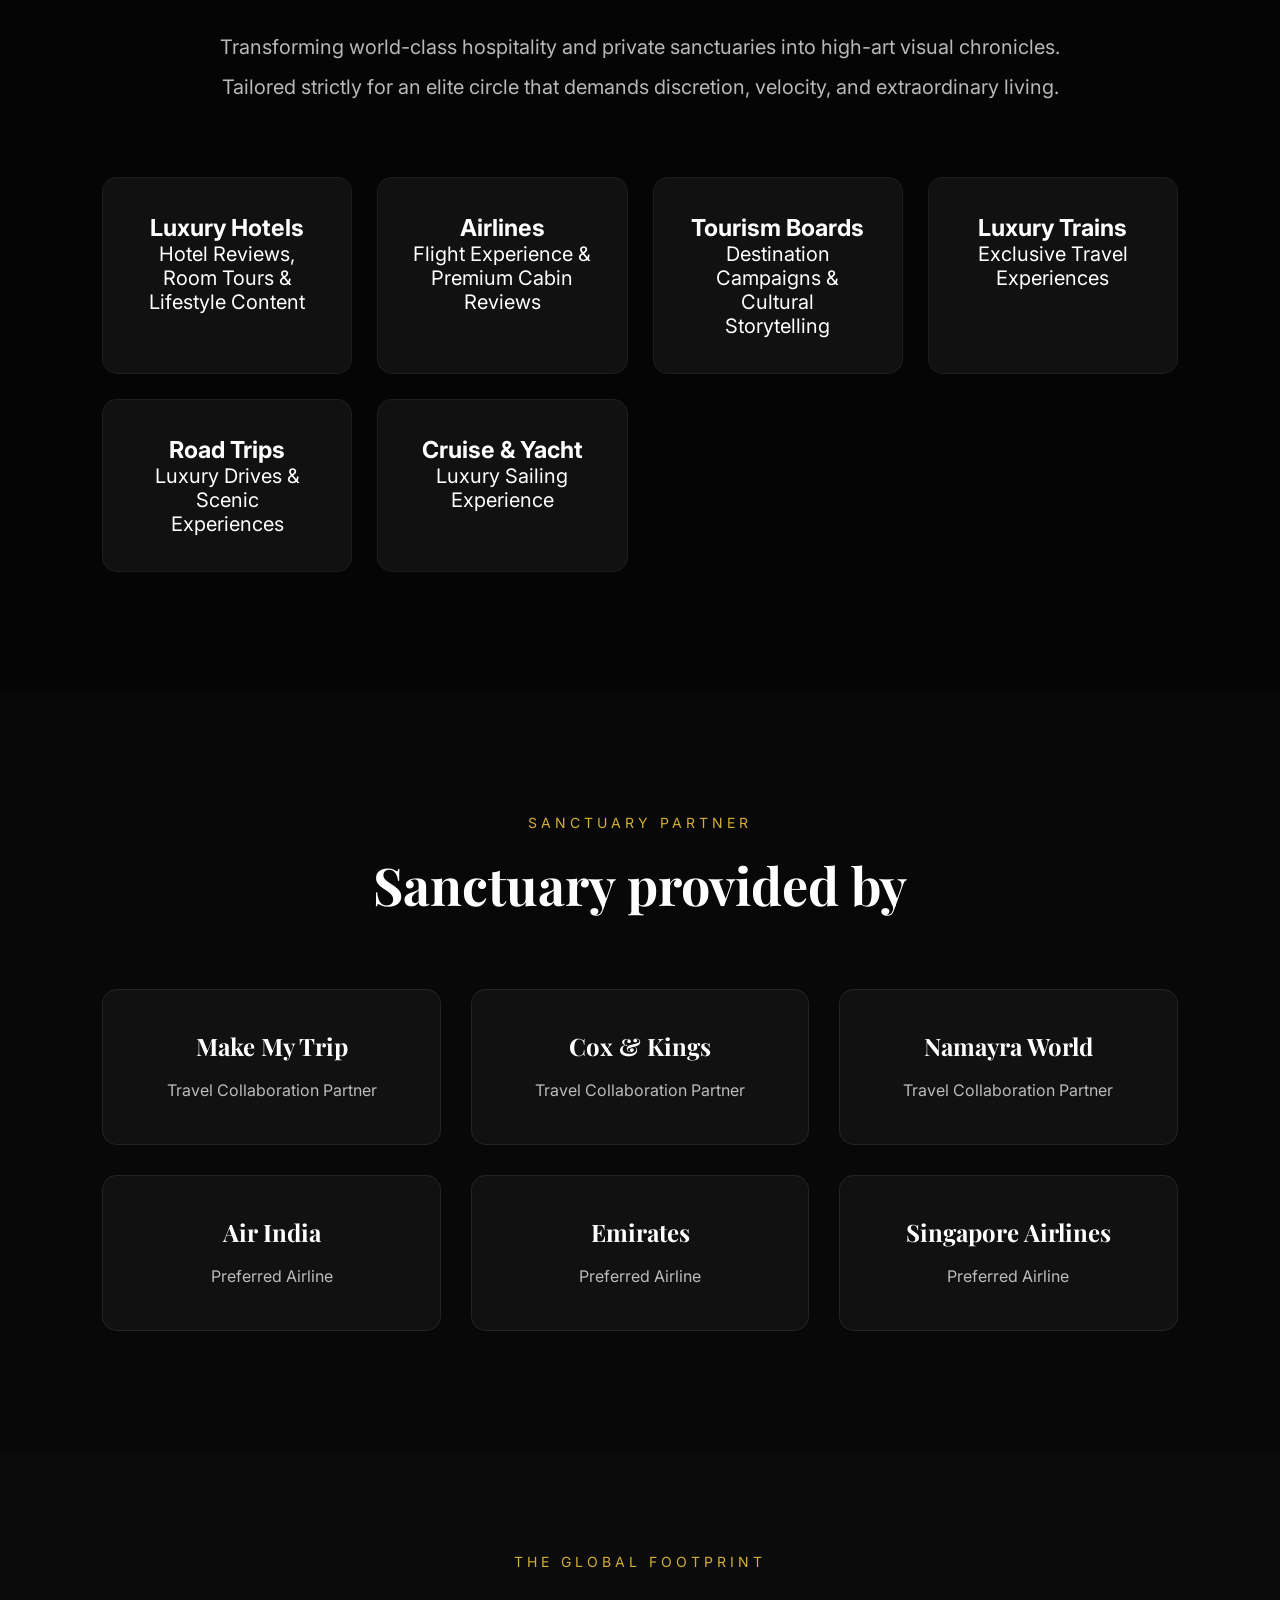
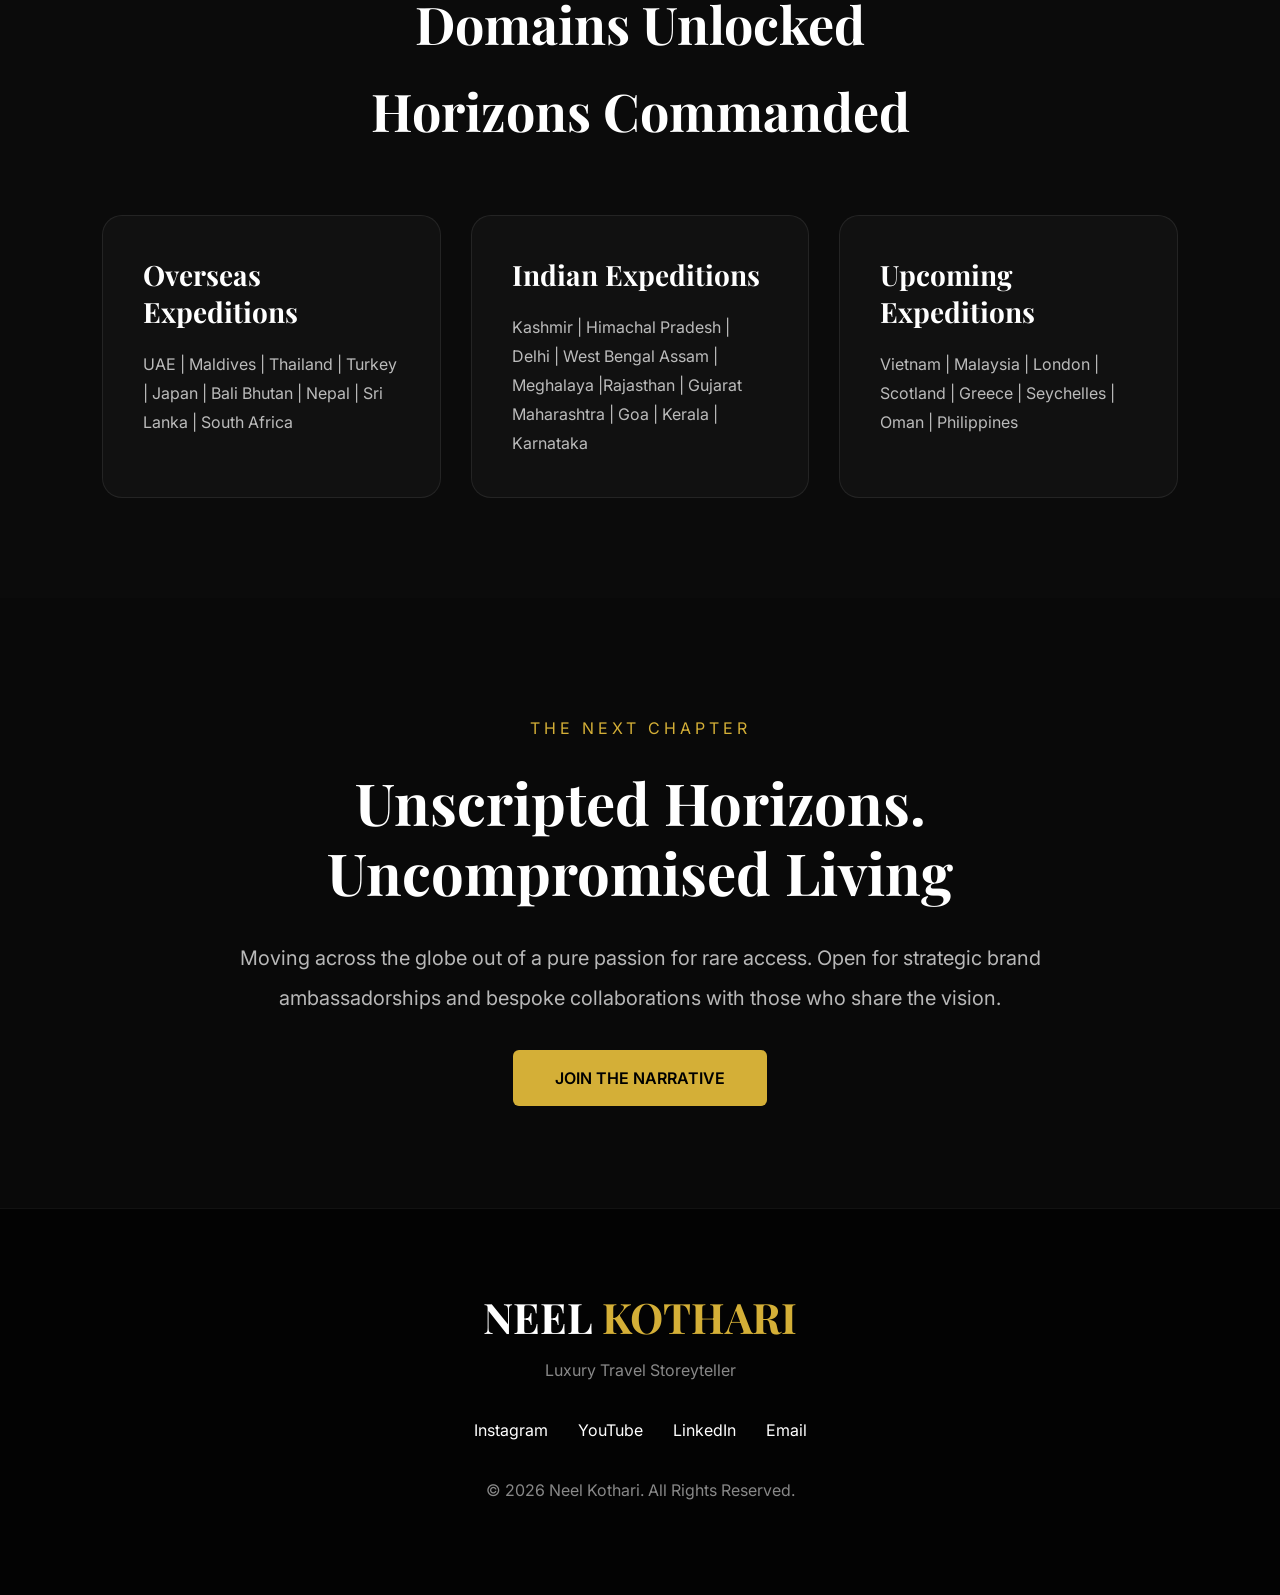
==== commit 6cb5222d: "Update index.html" ====
--- a/index.html
+++ b/index.html
@@ -84,33 +84,14 @@
         </p>
 
         <h2>
-            Explore The World<br>
-            With Elegance
+            Where Ambition Meets Unrivaled Opulence.
         </h2>
 
         <p class="hero-description">
 
-            Exploring extraordinary destinations,
-            luxury hotels,
-            premium airlines,
-            hidden gems
-            and unforgettable experiences around the world.
+           Living without compromise—chronicling high-velocity leisure, private fleets, and the world’s most exclusive domains.
 
         </p>
-
-        <div class="hero-buttons">
-
-            <a href="#destinations" class="btn-primary">
-
-                Explore Destinations
-
-            </a>
-
-            <a href="#collaborate" class="btn-secondary">
-
-                Work With Me
-
-            </a>
 
         </div>
 
@@ -198,7 +179,7 @@
 
     <div class="section-title">
         <span>EXPLORE THE WORLD</span>
-        <h2>Destinations I've Experienced</h2>
+        <h2>Sanctuaries Unlocked</h2>
     </div>
 
     <div class="destination-grid">
@@ -256,8 +237,8 @@
     <section class="reels" id="reels">
 
     <div class="section-title">
-        <span>FEATURED REELS</span>
-        <h2>Watch My Latest Stories</h2>
+        <span>DISPATCHES IN MOTION</span>
+        <h2>Tales from the Horizon</h2>
     </div>
 
     <div class="reel-grid">
@@ -306,7 +287,7 @@
     <section class="collaboration" id="collaborate">
 
     <div class="section-title">
-
+        <span>THE PRIVATE CHRONICLES OF NEEL KOTHARI</span>
         <h2>Where Ambition Meets Absolute Luxury</h2>
 
     </div>
@@ -427,9 +408,11 @@
 
     <div class="section-title">
 
-        <span>MY JOURNEY</span>
-
-        <h2>Exploring The World One Story At A Time</h2>
+        <span>THE GLOBAL FOOTPRINT</span>
+
+        <h2>Domains Unlocked</h2>
+
+        <h2>Horizons Commanded</h2>
 
     </div>
 
@@ -437,7 +420,7 @@
 
         <div class="journey-box">
 
-            <h3> Globally Explored</h3>
+            <h3> Overseas Expeditions</h3>
 
             <p>
                 UAE | Maldives | Thailand | Turkey | Japan | 
@@ -448,7 +431,7 @@
 
         <div class="journey-box">
 
-            <h3> Across India</h3>
+            <h3> Indian Expeditions</h3>
 
             <p>
                 Kashmir | Himachal Pradesh | Delhi | West Bengal  Assam |
@@ -460,7 +443,7 @@
 
         <div class="journey-box">
 
-            <h3> Upcoming Destinations</h3>
+            <h3> Upcoming Expeditions</h3>
 
             <p>
                 Vietnam | Malaysia | London | Scotland | Greece | Seychelles | Oman | Philippines 
@@ -478,28 +461,23 @@
 
     <section class="contact" id="contact">
 
-        <span>LET'S CONNECT</span>
+        <span>THE NEXT CHAPTER</span>
 
         <h2>
 
-            Let's Create Extraordinary
-            Travel Stories Together
+            Unscripted Horizons. Uncompromised Living
 
         </h2>
 
         <p>
 
-            Available for luxury hotels,
-            tourism boards,
-            travel brands,
-            airline campaigns
-            and destination marketing.
+            Moving across the globe out of a pure passion for rare access. Open for strategic brand ambassadorships and bespoke collaborations with those who share the vision.
 
         </p>
 
         <a href="mailto:neelkothari6335@gmail.com" class="btn-primary">
 
-            Work With Me
+            JOIN THE NARRATIVE
 
         </a>
 
--- a/style.css
+++ b/style.css
@@ -1,6 +1,7 @@
-/* ==========================
-   RESET
-========================== */
+/* ==========================================
+   NEEL KOTHARI
+   Luxury Travel Website
+   ========================================== */
 
 *{
     margin:0;
@@ -13,45 +14,33 @@
 }
 
 body{
+
+    background:#050505;
+
+    color:#ffffff;
+
     font-family:'Inter',sans-serif;
-    background:#0d0d0d;
-    color:#fff;
+
     overflow-x:hidden;
-    line-height:1.7;
-}
-
-img{
-    width:100%;
-    display:block;
-}
-
-a{
-    text-decoration:none;
-    color:inherit;
-}
-
-section{
-    padding:100px 8%;
-}
-
-h1,h2,h3{
-    font-family:'Playfair Display',serif;
-}
-
-.section-title{
-    text-align:center;
-    margin-bottom:60px;
-}
-
-.section-title span{
-    color:#d4af37;
-    letter-spacing:3px;
-    font-size:13px;
-}
-
-.section-title h2{
-    margin-top:15px;
-    font-size:42px;
+
+}
+
+/* ==========================
+   VARIABLES
+========================== */
+
+:root{
+
+--gold:#D4AF37;
+
+--white:#ffffff;
+
+--gray:#b8b8b8;
+
+--dark:#050505;
+
+--card:#111111;
+
 }
 
 /* ==========================
@@ -59,43 +48,113 @@
 ========================== */
 
 header{
-    position:fixed;
-    top:0;
-    width:100%;
-    padding:20px 8%;
-    display:flex;
-    justify-content:space-between;
-    align-items:center;
-    background:rgba(0,0,0,.5);
-    backdrop-filter:blur(10px);
-    z-index:999;
+
+position:fixed;
+
+top:0;
+
+left:0;
+
+width:100%;
+
+padding:22px 8%;
+
+display:flex;
+
+justify-content:space-between;
+
+align-items:center;
+
+background:rgba(5,5,5,.65);
+
+backdrop-filter:blur(12px);
+
+z-index:999;
+
 }
 
 .logo h1{
-    font-size:28px;
+
+font-family:'Playfair Display',serif;
+
+font-size:32px;
+
+letter-spacing:3px;
+
 }
 
 .logo span{
-    color:#d4af37;
+
+color:var(--gold);
+
 }
 
 .logo p{
-    font-size:12px;
-    letter-spacing:2px;
-    color:#ddd;
+
+font-size:12px;
+
+color:#cccccc;
+
+letter-spacing:2px;
+
+margin-top:5px;
+
+text-transform:uppercase;
+
 }
 
 nav{
-    display:flex;
-    gap:35px;
+
+display:flex;
+
+gap:35px;
+
 }
 
 nav a{
-    transition:.3s;
+
+text-decoration:none;
+
+color:white;
+
+font-size:15px;
+
+transition:.3s;
+
+position:relative;
+
 }
 
 nav a:hover{
-    color:#d4af37;
+
+color:var(--gold);
+
+}
+
+nav a::after{
+
+content:"";
+
+position:absolute;
+
+left:0;
+
+bottom:-8px;
+
+width:0;
+
+height:2px;
+
+background:var(--gold);
+
+transition:.3s;
+
+}
+
+nav a:hover::after{
+
+width:100%;
+
 }
 
 /* ==========================
@@ -103,80 +162,181 @@
 ========================== */
 
 .hero{
-    height:100vh;
-    position:relative;
-    display:flex;
-    align-items:center;
-    justify-content:center;
-    text-align:center;
-    overflow:hidden;
-}
-
-.hero-video{
-    position:absolute;
-    width:100%;
-    height:100%;
-    object-fit:cover;
-}
-
-.overlay{
-    position:absolute;
-    inset:0;
-    background:rgba(0,0,0,.55);
+
+height:100vh;
+
+display:flex;
+
+justify-content:center;
+
+align-items:center;
+
+text-align:center;
+
+padding:0 10%;
+
+background:
+
+linear-gradient(rgba(0,0,0,.55),rgba(0,0,0,.65)),
+
+url("assets/images/destinations/dubai.jpg");
+
+background-size:cover;
+
+background-position:center;
+
+position:relative;
+
 }
 
 .hero-content{
-    position:relative;
-    z-index:2;
-    max-width:850px;
+
+max-width:950px;
+
+z-index:2;
+
 }
 
 .hero-small{
-    color:#d4af37;
-    letter-spacing:3px;
-    margin-bottom:20px;
+
+letter-spacing:5px;
+
+text-transform:uppercase;
+
+color:var(--gold);
+
+font-size:14px;
+
+margin-bottom:25px;
+
 }
 
 .hero h2{
-    font-size:70px;
-    margin-bottom:25px;
+
+font-family:'Playfair Display',serif;
+
+font-size:72px;
+
+line-height:1.15;
+
+margin-bottom:30px;
+
 }
 
 .hero-description{
-    color:#ddd;
-    margin-bottom:35px;
+
+font-size:20px;
+
+color:#d5d5d5;
+
+line-height:1.9;
+
+max-width:850px;
+
+margin:auto;
+
 }
 
 .hero-buttons{
-    display:flex;
-    justify-content:center;
-    gap:20px;
-    flex-wrap:wrap;
-}
-
-.btn-primary,
+
+margin-top:60px;
+
+display:flex;
+
+justify-content:center;
+
+gap:25px;
+
+flex-wrap:wrap;
+
+}
+
+.btn-primary{
+
+background:var(--gold);
+
+padding:18px 42px;
+
+color:black;
+
+text-decoration:none;
+
+font-weight:600;
+
+border-radius:6px;
+
+transition:.35s;
+
+}
+
+.btn-primary:hover{
+
+transform:translateY(-6px);
+
+}
+
 .btn-secondary{
-    padding:15px 35px;
-    border-radius:40px;
-    transition:.4s;
-}
-
-.btn-primary{
-    background:#d4af37;
-    color:#000;
-}
-
-.btn-secondary{
-    border:1px solid #fff;
-}
-
-.btn-primary:hover{
-    transform:translateY(-4px);
+
+border:1px solid var(--gold);
+
+padding:18px 42px;
+
+text-decoration:none;
+
+color:white;
+
+border-radius:6px;
+
+transition:.35s;
+
 }
 
 .btn-secondary:hover{
-    background:#fff;
-    color:#000;
+
+background:var(--gold);
+
+color:black;
+
+}
+
+/* ==========================
+COMMON SECTION
+========================== */
+
+section{
+
+padding:120px 8%;
+
+}
+
+.section-title{
+
+text-align:center;
+
+margin-bottom:70px;
+
+}
+
+.section-title span{
+
+color:var(--gold);
+
+letter-spacing:4px;
+
+font-size:14px;
+
+text-transform:uppercase;
+
+}
+
+.section-title h2{
+
+font-family:'Playfair Display',serif;
+
+font-size:52px;
+
+margin-top:18px;
+
 }
 
 /* ==========================
@@ -184,317 +344,1138 @@
 ========================== */
 
 .about{
-    display:grid;
-    grid-template-columns:1fr 1fr;
-    gap:70px;
-    align-items:center;
-}
-
-.about img{
-    border-radius:15px;
-}
-
-.about span{
-    color:#d4af37;
-}
-
-.about h2{
-    margin:15px 0 25px;
-    font-size:42px;
-}
-
-.about p{
-    color:#ccc;
+
+display:grid;
+
+grid-template-columns:1fr 1fr;
+
+gap:80px;
+
+align-items:center;
+
+}
+
+.about-left img{
+
+width:100%;
+
+border-radius:20px;
+
+display:block;
+
+}
+
+.about-right span{
+
+color:var(--gold);
+
+letter-spacing:3px;
+
+font-size:14px;
+
+}
+
+.about-right h2{
+
+font-family:'Playfair Display',serif;
+
+font-size:52px;
+
+margin:20px 0 30px;
+
+}
+
+.about-right p{
+
+color:var(--gray);
+
+line-height:2;
+
+margin-bottom:25px;
+
 }
 
 .stats{
-    margin-top:40px;
-    display:grid;
-    grid-template-columns:repeat(4,1fr);
-    gap:20px;
+
+display:grid;
+
+grid-template-columns:repeat(2,1fr);
+
+gap:25px;
+
+margin-top:40px;
+
 }
 
 .stats div{
-    text-align:center;
-    background:#1b1b1b;
-    padding:25px;
-    border-radius:10px;
+
+background:#111;
+
+padding:25px;
+
+border-radius:12px;
+
+border:1px solid rgba(255,255,255,.05);
+
+text-align:center;
+
+transition:.3s;
+
+}
+
+.stats div:hover{
+
+transform:translateY(-8px);
+
+border-color:var(--gold);
+
 }
 
 .stats h3{
-    color:#d4af37;
-    font-size:34px;
-}
-
-/* ==========================
-DESTINATIONS
-========================== */
+
+font-size:38px;
+
+color:var(--gold);
+
+margin-bottom:10px;
+
+}
+
+.stats p{
+
+margin:0;
+
+color:#ccc;
+
+}/* ==========================================
+   DESTINATIONS
+========================================== */
 
 .destination-grid{
-    display:grid;
-    grid-template-columns:repeat(auto-fit,minmax(280px,1fr));
-    gap:25px;
+
+display:grid;
+
+grid-template-columns:repeat(auto-fit,minmax(320px,1fr));
+
+gap:35px;
+
 }
 
 .card{
-    overflow:hidden;
-    border-radius:15px;
-    position:relative;
-}
-
-.card.large{
-    grid-column:span 2;
+
+background:#111;
+
+border-radius:20px;
+
+overflow:hidden;
+
+transition:.4s;
+
+border:1px solid rgba(255,255,255,.06);
+
+}
+
+.card:hover{
+
+transform:translateY(-12px);
+
+border-color:var(--gold);
+
+box-shadow:0 20px 60px rgba(212,175,55,.15);
+
 }
 
 .card img{
-    height:350px;
-    object-fit:cover;
-    transition:.6s;
+
+width:100%;
+
+height:420px;
+
+object-fit:cover;
+
+display:block;
+
+transition:.5s;
+
 }
 
 .card:hover img{
-    transform:scale(1.08);
+
+transform:scale(1.08);
+
 }
 
 .card-content{
-    position:absolute;
-    bottom:0;
-    width:100%;
-    padding:25px;
-    background:linear-gradient(transparent,rgba(0,0,0,.85));
-}
-
-/* ==========================
-REELS
-========================== */
+
+padding:30px;
+
+}
+
+.card-content h3{
+
+font-family:'Playfair Display',serif;
+
+font-size:30px;
+
+margin-bottom:10px;
+
+}
+
+.card-content p{
+
+color:var(--gray);
+
+line-height:1.8;
+
+}
+
+/* ==========================================
+   REELS
+========================================== */
+
+.reels{
+
+background:#080808;
+
+}
 
 .reel-grid{
-    display:grid;
-    grid-template-columns:repeat(auto-fit,minmax(300px,1fr));
-    gap:30px;
+
+display:grid;
+
+grid-template-columns:repeat(auto-fit,minmax(260px,1fr));
+
+gap:35px;
+
 }
 
 .reel-card{
-    background:#1b1b1b;
-    border-radius:15px;
-    overflow:hidden;
-    transition:.4s;
+
+background:#111;
+
+border-radius:20px;
+
+overflow:hidden;
+
+text-decoration:none;
+
+color:white;
+
+transition:.4s;
+
+display:block;
+
+border:1px solid rgba(255,255,255,.08);
+
+}
+
+.reel-card img{
+
+width:100%;
+
+height:420px;
+
+object-fit:cover;
+
+transition:.5s;
+
+}
+
+.reel-card:hover img{
+
+transform:scale(1.08);
+
 }
 
 .reel-card:hover{
-    transform:translateY(-8px);
-}
-
-.reel-card img{
-    height:320px;
-    object-fit:cover;
+
+transform:translateY(-10px);
+
+border-color:#D4AF37;
+
+box-shadow:0 20px 50px rgba(212,175,55,.18);
+
+}
+
+.reel-card::before{
+
+content:"▶";
+
+position:absolute;
+
+top:25px;
+
+right:25px;
+
+width:60px;
+
+height:60px;
+
+border-radius:50%;
+
+background:rgba(212,175,55,.15);
+
+display:flex;
+
+justify-content:center;
+
+align-items:center;
+
+font-size:26px;
+
+color:var(--gold);
+
+}
+
+.reel-card:hover{
+
+transform:translateY(-10px);
+
+border-color:var(--gold);
+
 }
 
 .reel-card h3{
-    margin-bottom:10px;
-}
-
-.reel-card .card-content{
-    position:static;
-    background:#1b1b1b;
-}
-
-/* ==========================
-SERVICES
-========================== */
+
+font-size:32px;
+
+font-family:'Playfair Display',serif;
+
+margin-bottom:12px;
+
+}
+
+.reel-card p{
+
+color:var(--gray);
+
+}
+
+/* ==========================================
+   COLLABORATION
+========================================== */
 
 .collaboration{
-    text-align:center;
+
+text-align:center;
+
 }
 
 .collaboration-text{
-    max-width:850px;
-    margin:auto;
-    color:#ccc;
+
+max-width:850px;
+
+margin:30px auto 70px;
+
+color:var(--gray);
+
+font-size:20px;
+
+line-height:2;
+
 }
 
 .services-grid{
-    display:grid;
-    grid-template-columns:repeat(auto-fit,minmax(250px,1fr));
-    gap:25px;
-    margin-top:50px;
+
+display:grid;
+
+grid-template-columns:repeat(auto-fit,minmax(240px,1fr));
+
+gap:25px;
+
 }
 
 .service{
-    background:#171717;
-    padding:40px;
-    border-radius:12px;
-    transition:.4s;
+
+background:#111;
+
+padding:35px;
+
+border-radius:15px;
+
+font-size:20px;
+
+border:1px solid rgba(255,255,255,.05);
+
+transition:.35s;
+
 }
 
 .service:hover{
-    transform:translateY(-8px);
-}
-
-.service h3{
-    color:#d4af37;
-    margin-bottom:15px;
-}
-
-/* ==========================
-BRANDS
-========================== */
-
-.brand-grid{
-    display:grid;
-    grid-template-columns:repeat(auto-fit,minmax(220px,1fr));
-    gap:25px;
-}
-
-.brand-card{
-    background:#181818;
-    text-align:center;
-    padding:35px;
-    border-radius:10px;
-}
-
-.brand-card h3{
-    color:#d4af37;
-    margin-bottom:10px;
-}
-
-/* ==========================
-JOURNEY
-========================== */
-
-.journey-container{
-    display:grid;
-    grid-template-columns:repeat(auto-fit,minmax(300px,1fr));
-    gap:30px;
-}
-
-.journey-box{
-    background:#171717;
-    padding:40px;
-    border-radius:12px;
-}
-
-.journey-box h3{
-    color:#d4af37;
-    margin-bottom:20px;
-}
-
-/* ==========================
-CONTACT
-========================== */
+
+background:var(--gold);
+
+color:black;
+
+transform:translateY(-8px);
+
+}
+
+/* ==========================================
+   CONTACT
+========================================== */
 
 .contact{
-    text-align:center;
+
+text-align:center;
+
+background:#090909;
+
+}
+
+.contact span{
+
+color:var(--gold);
+
+letter-spacing:4px;
+
 }
 
 .contact h2{
-    font-size:48px;
-    margin:20px 0;
+
+font-family:'Playfair Display',serif;
+
+font-size:58px;
+
+max-width:900px;
+
+margin:30px auto;
+
+line-height:1.2;
+
 }
 
 .contact p{
-    color:#ccc;
-    max-width:800px;
-    margin:0 auto 40px;
-}
-
-/* ==========================
-FOOTER
-========================== */
+
+max-width:850px;
+
+margin:auto;
+
+color:var(--gray);
+
+font-size:20px;
+
+line-height:2;
+
+margin-bottom:50px;
+
+}
+
+/* ==========================================
+   FOOTER
+========================================== */
 
 footer{
-    text-align:center;
-    padding:60px 8%;
-    border-top:1px solid #222;
+
+background:#030303;
+
+padding:80px 8%;
+
+text-align:center;
+
+border-top:1px solid rgba(255,255,255,.06);
+
+}
+
+footer h2{
+
+font-family:'Playfair Display',serif;
+
+font-size:42px;
+
+margin-bottom:10px;
+
 }
 
 footer span{
-    color:#d4af37;
+
+color:var(--gold);
+
+}
+
+footer p{
+
+color:#888;
+
+margin:15px 0;
+
 }
 
 .footer-links{
-    display:flex;
-    justify-content:center;
-    gap:25px;
-    margin:30px 0;
+
+display:flex;
+
+justify-content:center;
+
+gap:30px;
+
+flex-wrap:wrap;
+
+margin:40px 0;
+
+}
+
+.footer-links a{
+
+text-decoration:none;
+
+color:white;
+
+transition:.3s;
+
 }
 
 .footer-links a:hover{
-    color:#d4af37;
-}
-
-.copyright{
-    color:#777;
-    font-size:14px;
-}
-
-/* ==========================
-RESPONSIVE
-========================== */
-
-@media(max-width:992px){
+
+color:var(--gold);
+
+}
+
+/* ==========================================
+   SIMPLE ANIMATIONS
+========================================== */
+
+.card,
+.reel-card,
+.service,
+.stats div{
+
+transition:all .35s ease;
+
+}
+
+img{
+
+max-width:100%;
+
+display:block;
+
+}/* ==========================================
+   RESPONSIVE DESIGN
+========================================== */
+
+@media (max-width:1200px){
+
+.hero h2{
+
+font-size:58px;
+
+}
 
 .about{
-    grid-template-columns:1fr;
-}
-
-.stats{
-    grid-template-columns:repeat(2,1fr);
+
+grid-template-columns:1fr;
+
+}
+
+.about-left{
+
+text-align:center;
+
+}
+
+.about-left img{
+
+max-width:500px;
+
+margin:auto;
+
+}
+
+}
+
+@media (max-width:992px){
+
+header{
+
+padding:20px 6%;
+
+flex-direction:column;
+
+gap:20px;
+
+}
+
+nav{
+
+flex-wrap:wrap;
+
+justify-content:center;
+
+gap:18px;
+
+}
+
+.hero{
+
+padding:0 6%;
+
 }
 
 .hero h2{
-    font-size:50px;
-}
-
-.card.large{
-    grid-column:span 1;
-}
-
-}
-
-@media(max-width:768px){
-
-header{
-    flex-direction:column;
-    gap:20px;
-}
-
-nav{
-    flex-wrap:wrap;
-    justify-content:center;
+
+font-size:48px;
+
+}
+
+.section-title h2{
+
+font-size:42px;
+
+}
+
+.contact h2{
+
+font-size:44px;
+
+}
+
+}
+
+@media (max-width:768px){
+
+.hero{
+
+height:90vh;
+
 }
 
 .hero h2{
-    font-size:40px;
-}
-
-.section-title h2{
-    font-size:34px;
-}
-
-.stats{
-    grid-template-columns:1fr 1fr;
-}
-
-}
-
-@media(max-width:500px){
-
-.hero h2{
-    font-size:32px;
-}
-
-.stats{
-    grid-template-columns:1fr;
+
+font-size:38px;
+
+}
+
+.hero-description{
+
+font-size:17px;
+
 }
 
 .hero-buttons{
-    flex-direction:column;
+
+flex-direction:column;
+
+align-items:center;
+
 }
 
 .btn-primary,
 .btn-secondary{
-    width:100%;
-}
-
-}
+
+width:260px;
+
+text-align:center;
+
+}
+
+.stats{
+
+grid-template-columns:1fr;
+
+}
+
+.card img{
+
+height:320px;
+
+}
+
+.reel-card{
+
+height:420px;
+
+}
+
+.contact h2{
+
+font-size:36px;
+
+}
+
+footer h2{
+
+font-size:32px;
+
+}
+
+}
+
+@media (max-width:480px){
+
+.logo h1{
+
+font-size:24px;
+
+}
+
+.logo p{
+
+font-size:10px;
+
+}
+
+nav{
+
+gap:12px;
+
+}
+
+nav a{
+
+font-size:14px;
+
+}
+
+.hero h2{
+
+font-size:30px;
+
+}
+
+.hero-description{
+
+font-size:16px;
+
+line-height:1.7;
+
+}
+
+.section-title h2{
+
+font-size:34px;
+
+}
+
+.about-right h2{
+
+font-size:34px;
+
+}
+
+.contact h2{
+
+font-size:30px;
+
+}
+
+section{
+
+padding:80px 5%;
+
+}
+
+}
+
+/* ==========================================
+SCROLL BAR
+========================================== */
+
+::-webkit-scrollbar{
+
+width:10px;
+
+}
+
+::-webkit-scrollbar-track{
+
+background:#050505;
+
+}
+
+::-webkit-scrollbar-thumb{
+
+background:#D4AF37;
+
+border-radius:20px;
+
+}
+
+/* ==========================================
+SELECTION
+========================================== */
+
+::selection{
+
+background:#D4AF37;
+
+color:black;
+
+}
+
+/* ==========================================
+IMAGE EFFECT
+========================================== */
+
+img{
+
+transition:.6s ease;
+
+}
+
+img:hover{
+
+filter:brightness(105%);
+
+}
+
+/* ==========================================
+BUTTON EFFECT
+========================================== */
+
+.btn-primary,
+.btn-secondary{
+
+transition:.35s ease;
+
+}
+
+.btn-primary:hover{
+
+box-shadow:0 15px 40px rgba(212,175,55,.35);
+
+}
+
+.btn-secondary:hover{
+
+box-shadow:0 15px 40px rgba(212,175,55,.25);
+
+}
+
+/* ==========================================
+FADE IN
+========================================== */
+
+.fade{
+
+opacity:0;
+
+transform:translateY(50px);
+
+transition:1s;
+
+}
+
+.fade.show{
+
+opacity:1;
+
+transform:translateY(0);
+
+}.hero{
+
+position:relative;
+
+overflow:hidden;
+
+}
+
+.hero-video{
+
+position:absolute;
+
+top:0;
+
+left:0;
+
+width:100%;
+
+height:100%;
+
+object-fit:cover;
+
+z-index:-2;
+
+}
+
+.overlay{
+
+position:absolute;
+
+top:0;
+
+left:0;
+
+width:100%;
+
+height:100%;
+
+background:linear-gradient(rgba(0,0,0,.45),rgba(0,0,0,.75));
+
+z-index:-1;
+
+}/* ===========================
+BRANDS
+=========================== */
+
+.brands{
+
+background:#080808;
+
+}
+
+.brand-grid{
+
+display:grid;
+
+grid-template-columns:repeat(auto-fit,minmax(250px,1fr));
+
+gap:30px;
+
+margin-top:60px;
+
+}
+
+.brand-card{
+
+background:#111;
+
+padding:40px;
+
+border-radius:15px;
+
+text-align:center;
+
+border:1px solid rgba(255,255,255,.08);
+
+transition:.35s;
+
+}
+
+.brand-card:hover{
+
+transform:translateY(-10px);
+
+border-color:#D4AF37;
+
+box-shadow:0 20px 40px rgba(212,175,55,.15);
+
+}
+
+.brand-card h3{
+
+font-size:24px;
+
+margin-bottom:15px;
+
+font-family:'Playfair Display',serif;
+
+}
+
+.brand-card p{
+
+color:#bbbbbb;
+
+line-height:1.7;
+
+}/* ===========================
+DESTINATION GALLERY
+=========================== */
+
+.destination-grid{
+
+display:grid;
+
+grid-template-columns:repeat(auto-fit,minmax(320px,1fr));
+
+gap:30px;
+
+margin-top:60px;
+
+}
+
+.card{
+
+position:relative;
+
+overflow:hidden;
+
+border-radius:20px;
+
+height:420px;
+
+cursor:pointer;
+
+}
+
+.card.large{
+
+grid-column:span 2;
+
+}
+
+.card img{
+
+width:100%;
+
+height:100%;
+
+object-fit:cover;
+
+transition:.6s;
+
+}
+
+.card:hover img{
+
+transform:scale(1.08);
+
+}
+
+.card-content{
+
+position:absolute;
+
+bottom:0;
+
+left:0;
+
+width:100%;
+
+padding:30px;
+
+background:linear-gradient(to top,rgba(0,0,0,.85),transparent);
+
+}
+
+.card h3{
+
+font-size:34px;
+
+font-family:'Playfair Display',serif;
+
+margin-bottom:10px;
+
+}
+
+.card p{
+
+color:#ddd;
+
+}
+
+@media(max-width:768px){
+
+.card.large{
+
+grid-column:span 1;
+
+}
+
+}/* ===========================
+JOURNEY
+=========================== */
+
+.journey{
+
+padding:100px 8%;
+
+background:#0b0b0b;
+
+}
+
+.journey-container{
+
+display:grid;
+
+grid-template-columns:repeat(auto-fit,minmax(320px,1fr));
+
+gap:30px;
+
+margin-top:60px;
+
+}
+
+.journey-box{
+
+background:#111;
+
+padding:40px;
+
+border-radius:20px;
+
+border:1px solid rgba(255,255,255,.08);
+
+transition:.4s;
+
+}
+
+.journey-box:hover{
+
+transform:translateY(-10px);
+
+border-color:#D4AF37;
+
+box-shadow:0 15px 40px rgba(212,175,55,.15);
+
+}
+
+.journey-box h3{
+
+margin-bottom:20px;
+
+font-size:28px;
+
+font-family:'Playfair Display',serif;
+
+}
+
+.journey-box p{
+
+color:#bbbbbb;
+
+line-height:1.8;
+
+}/* ABOUT PAGE */
+
+.about-page{
+
+display:grid;
+
+grid-template-columns:1fr 1fr;
+
+gap:60px;
+
+padding:120px 8%;
+
+align-items:center;
+
+}
+
+.about-image img{
+
+width:100%;
+
+border-radius:20px;
+
+}
+
+.about-content h2{
+
+font-size:52px;
+
+margin:20px 0;
+
+font-family:'Playfair Display',serif;
+
+}
+
+.about-content p{
+
+color:#bbbbbb;
+
+line-height:1.9;
+
+margin-bottom:20px;
+
+}
+
+@media(max-width:900px){
+
+.about-page{
+
+grid-template-columns:1fr;
+
+}
+
+}
